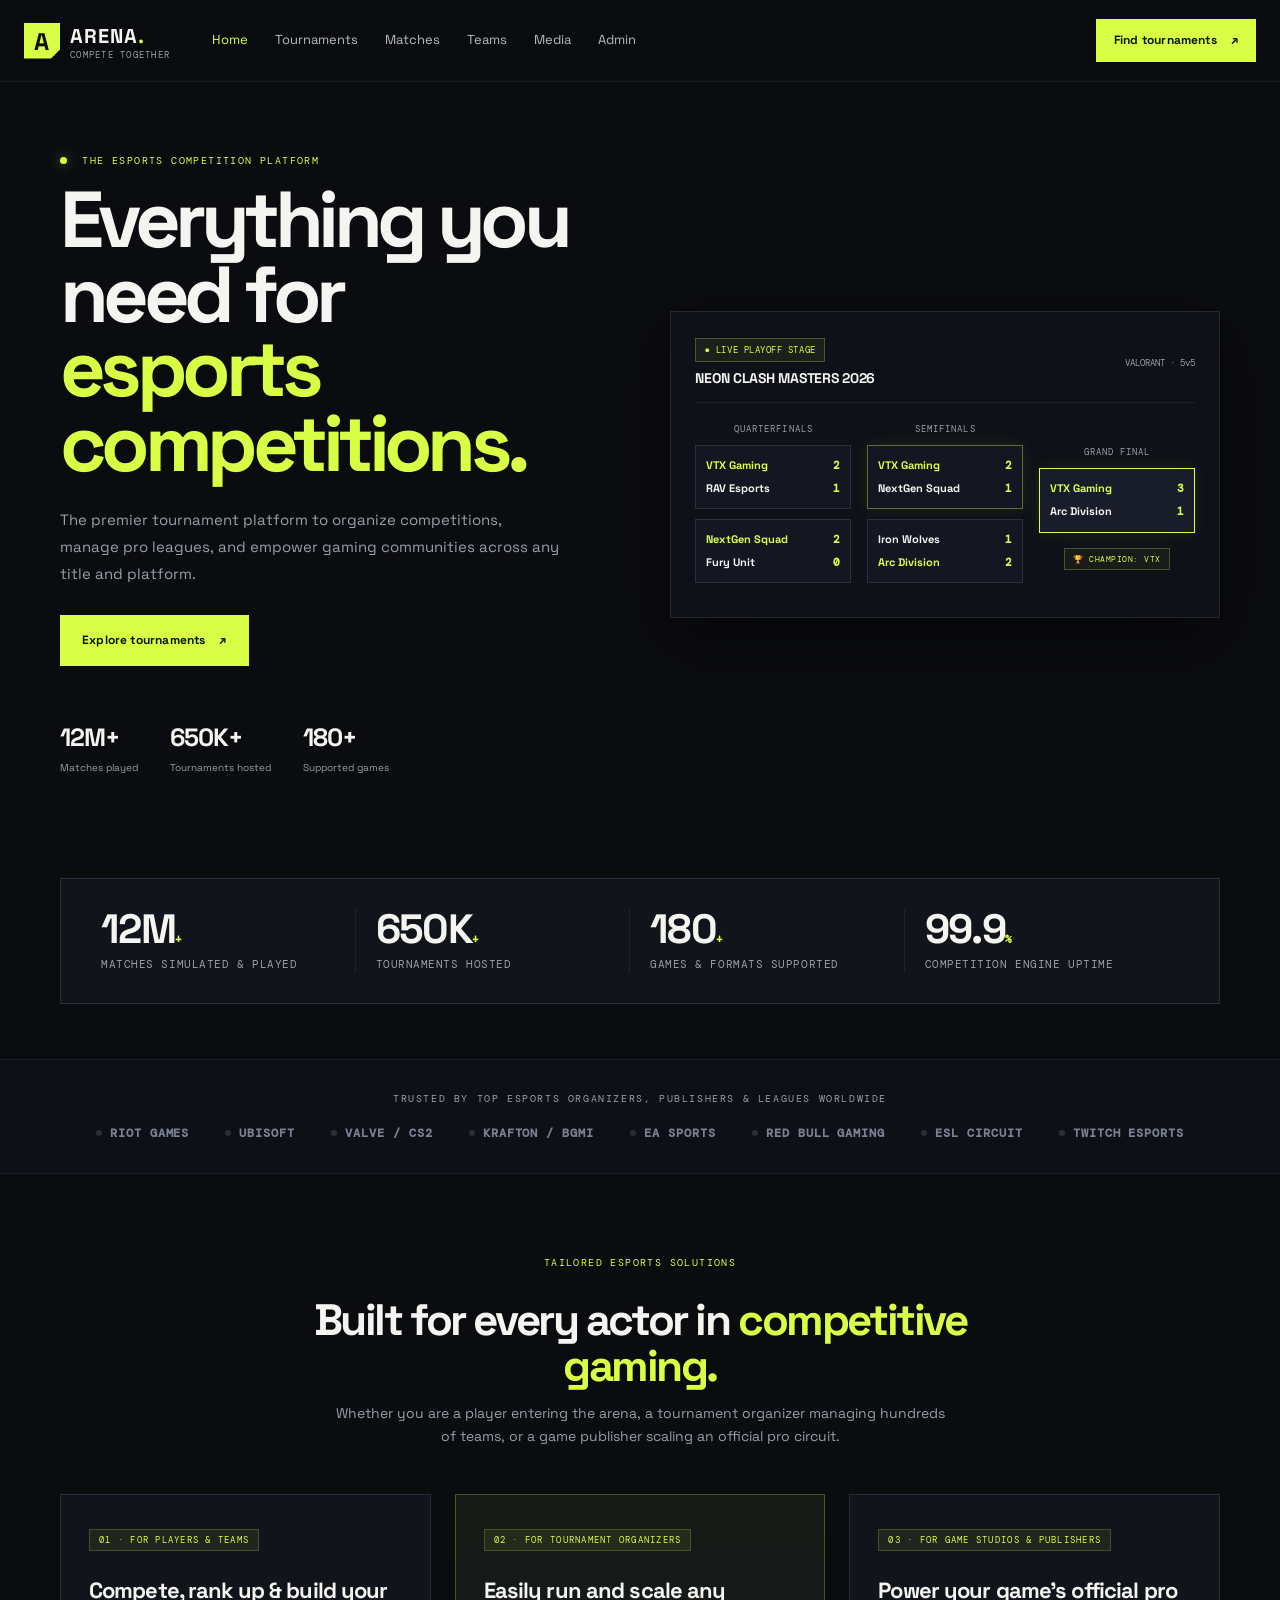
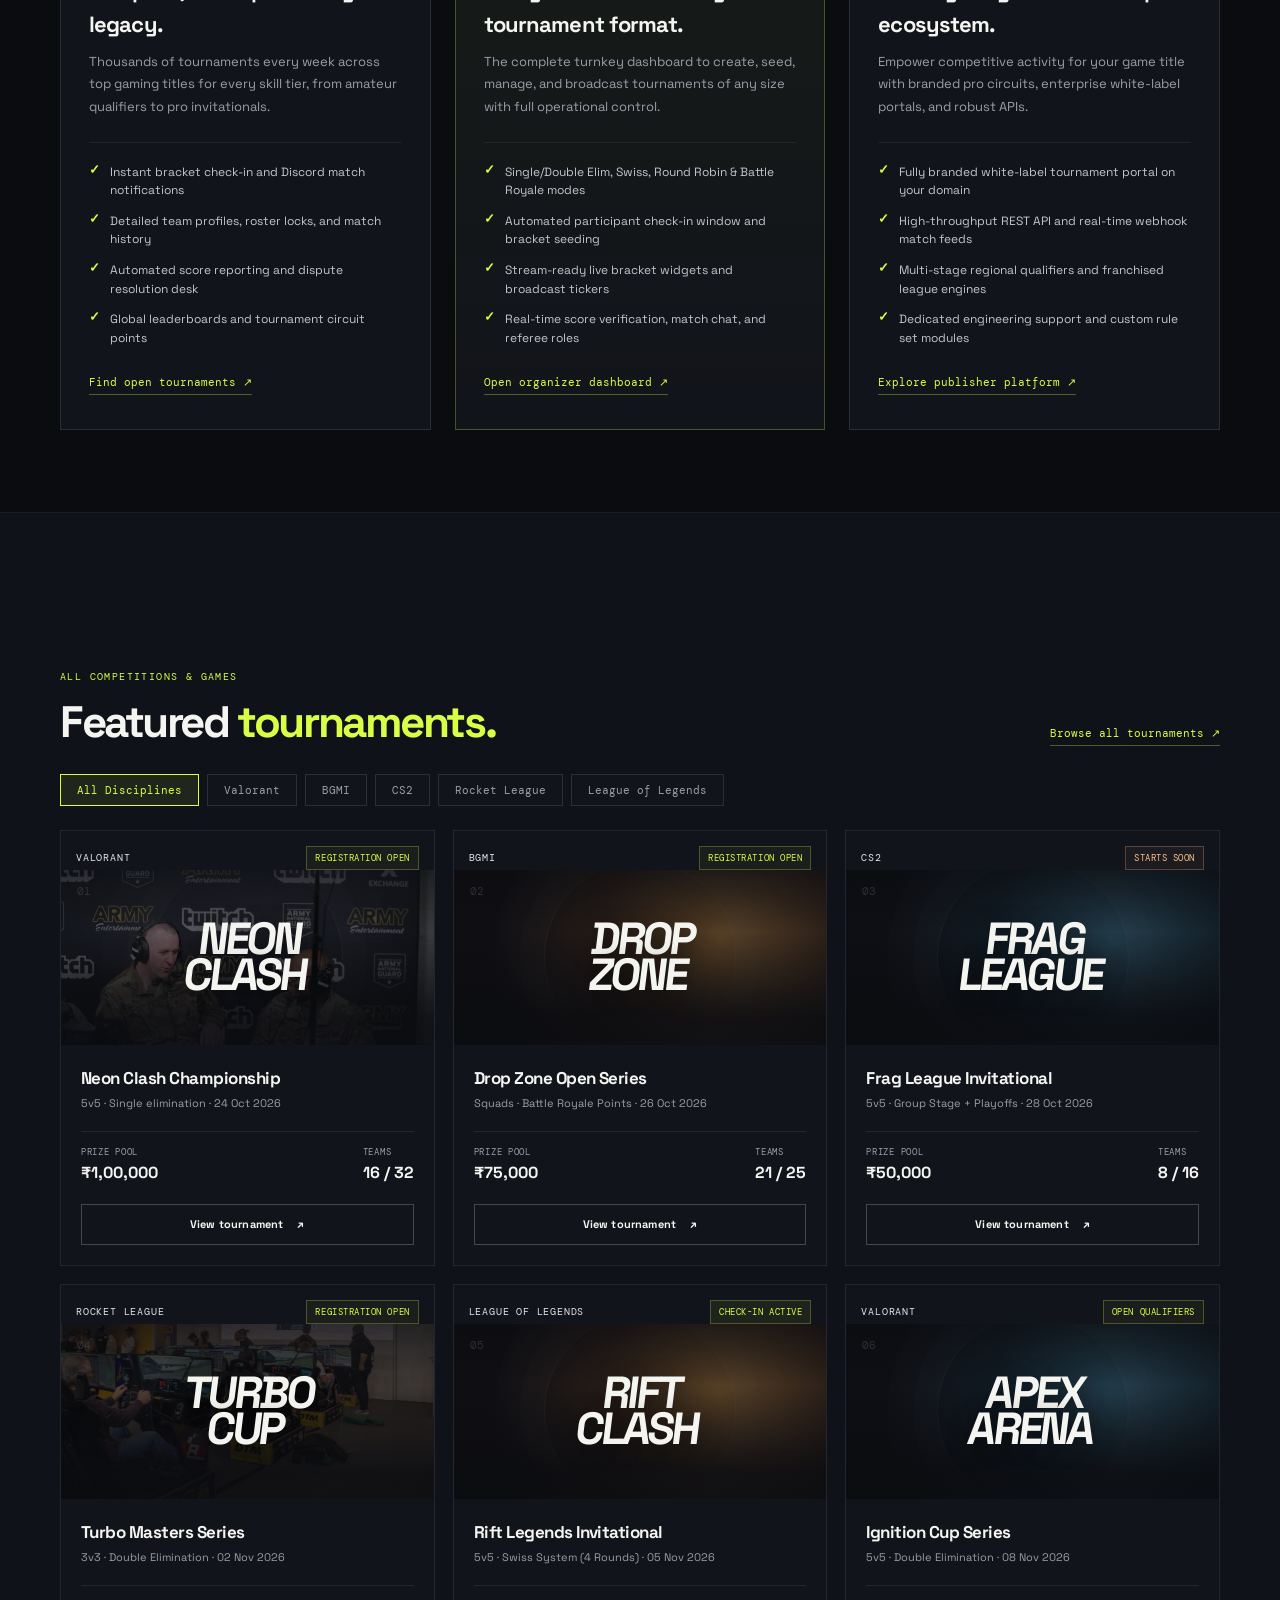
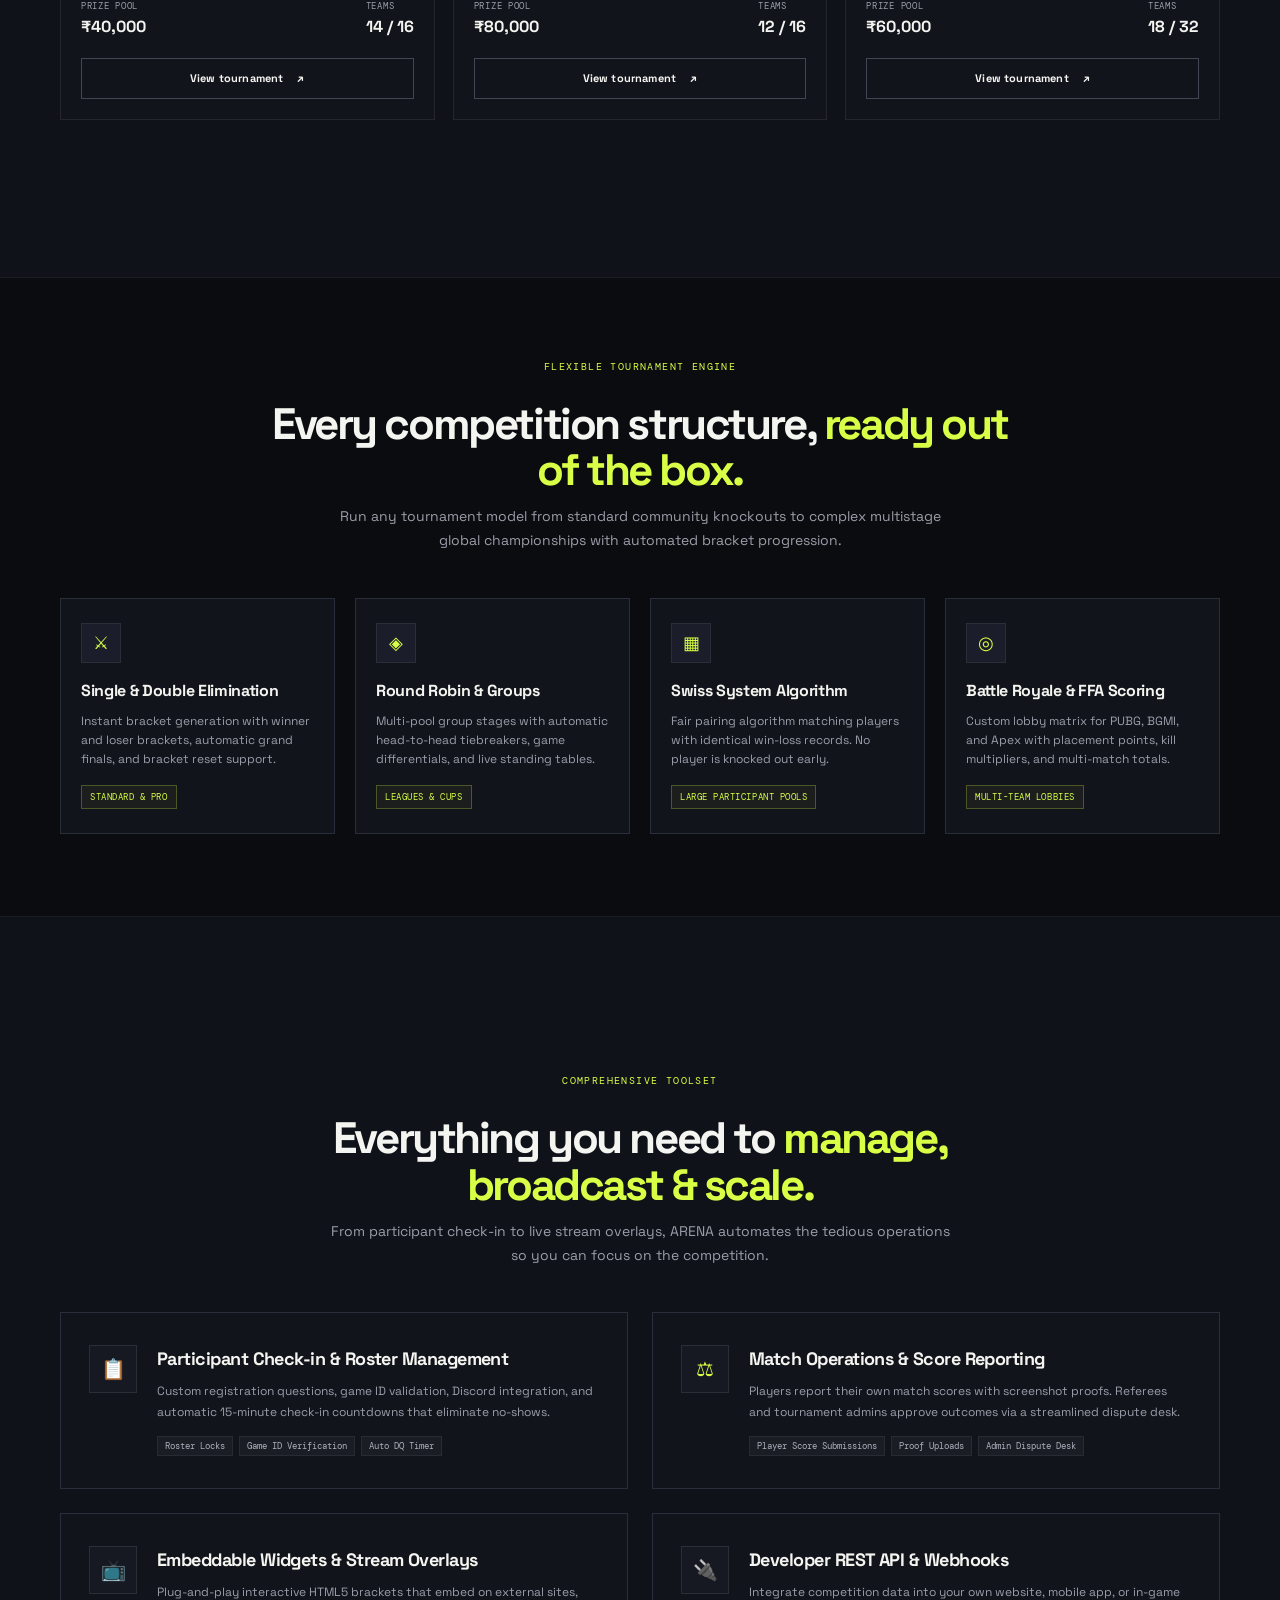
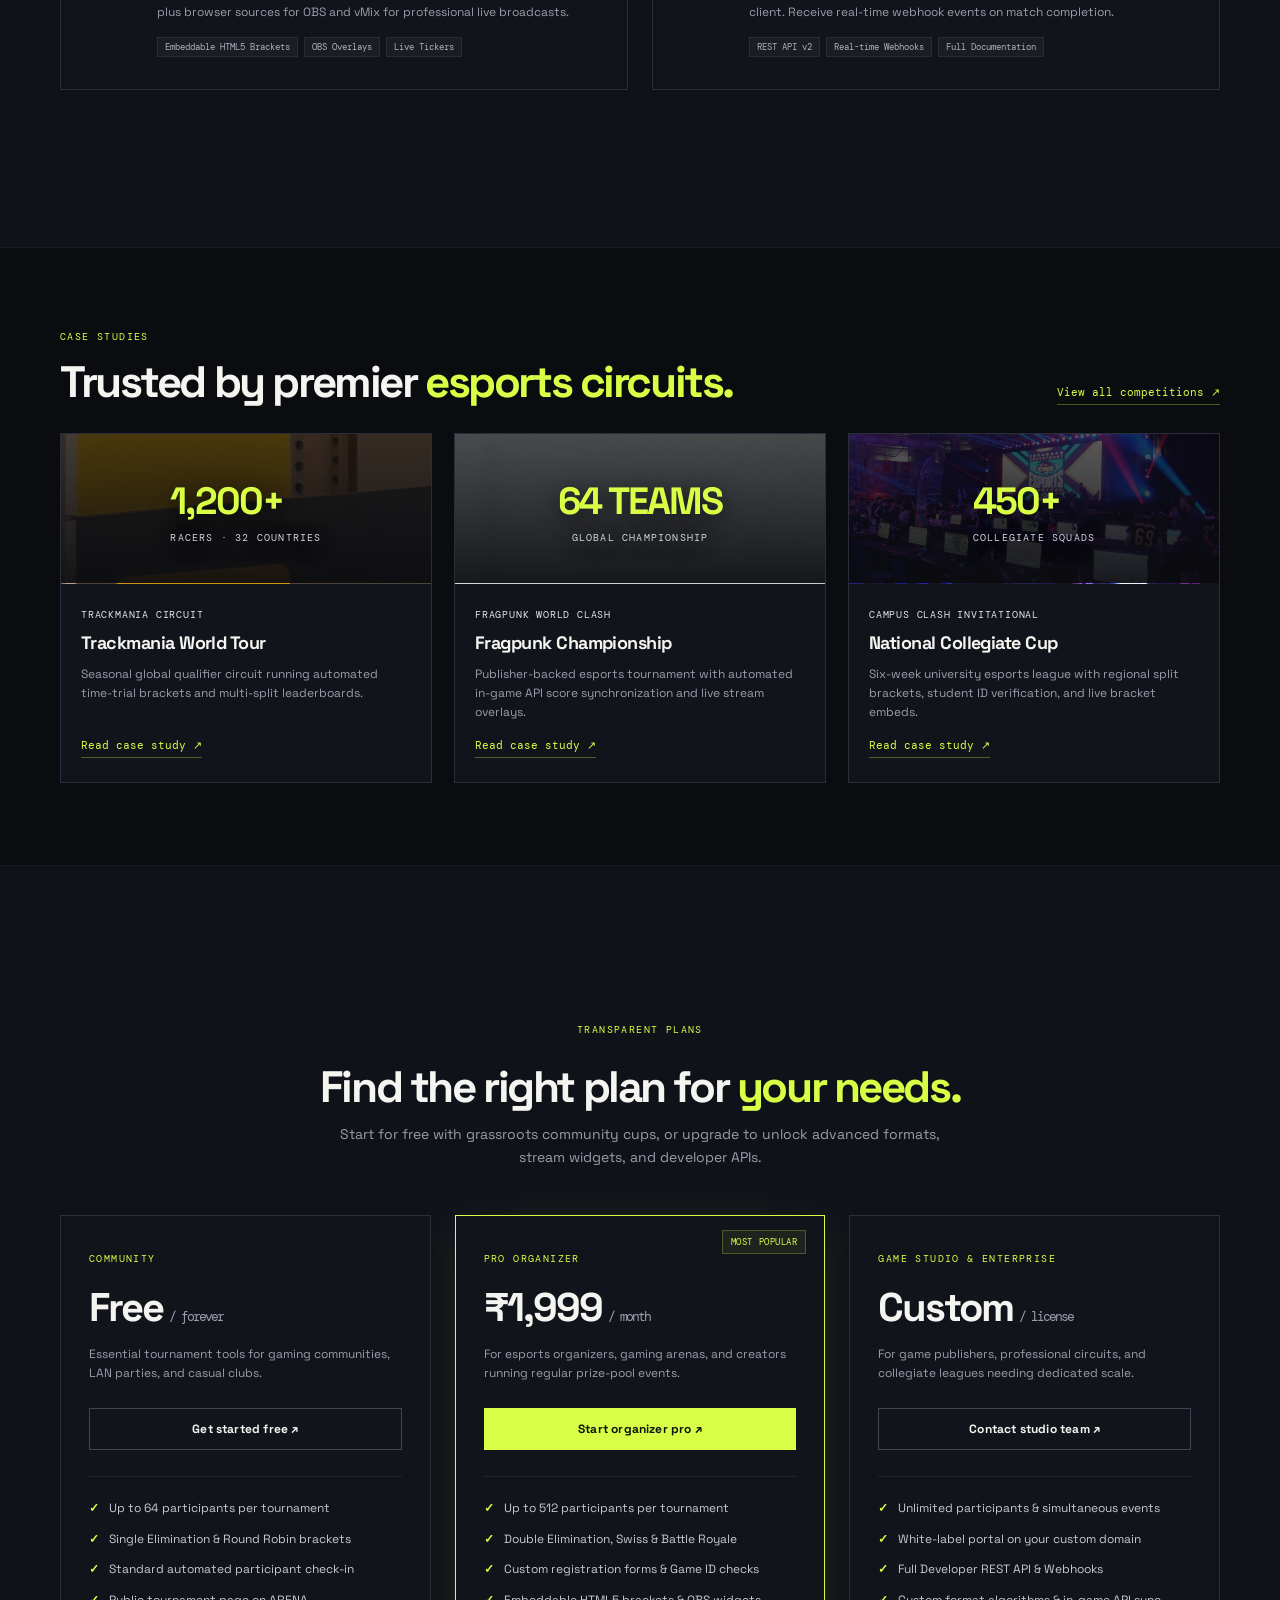
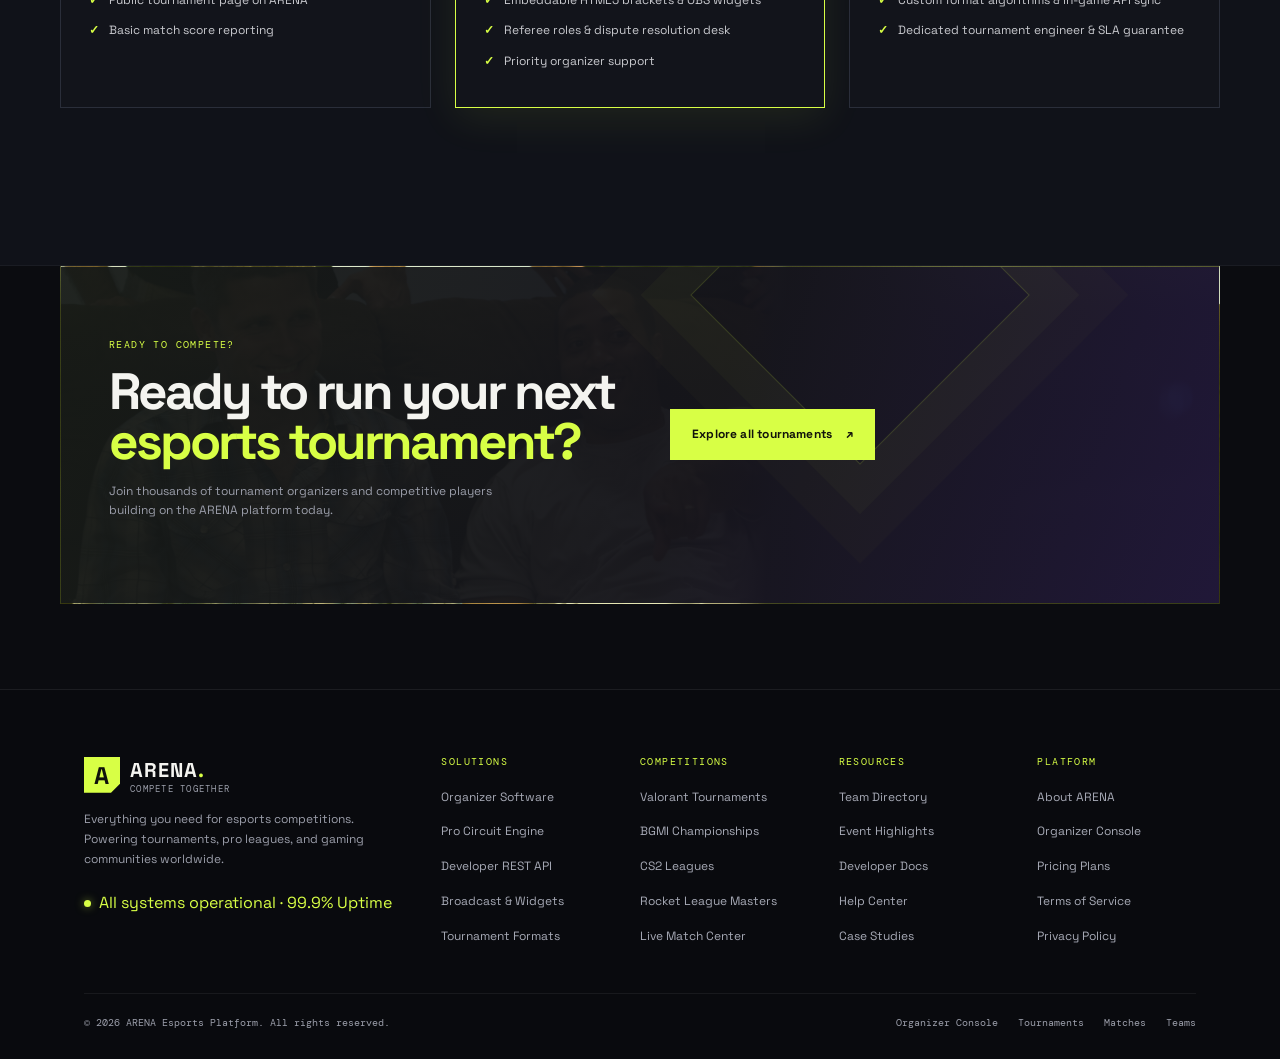
==== index.html @ 40648675 "firstcommit" ====
<!doctype html>
<html lang="en">

<head>
  <meta charset="utf-8">
  <meta name="viewport" content="width=device-width, initial-scale=1">
  <meta name="description"
    content="The premier esports competition platform. Organize tournaments, manage leagues, run brackets, and empower gaming communities on any game and platform.">
  <title>ARENA — Everything you need for esports competitions</title>
  <link rel="stylesheet" href="assets/style.css">
</head>

<body>
  <header class="site-header">
    <a class="brand" href="index.html">
      <span class="brand-mark">A</span>
      <span>ARENA<span class="brand-dot">.</span><small>COMPETE TOGETHER</small></span>
    </a>
    <button class="menu-toggle" aria-label="Toggle navigation" data-menu-toggle>☰</button>
    <nav class="nav" data-nav>
      <a class="active" href="index.html">Home</a>
      <a href="tournaments.html">Tournaments</a>
      <a href="matches.html">Matches</a>
      <a href="teams.html">Teams</a>
      <a href="media.html">Media</a>
      <a href="admin.html">Admin</a>
    </nav>
    <div class="header-actions">
      <a class="btn btn-primary" href="tournaments.html">Find tournaments <span>↗</span></a>
    </div>
  </header>

  <main>
    <!-- HERO SECTION -->
    <section class="hero">
      <div class="hero-copy">
        <div class="eyebrow"><span class="live-dot"></span> THE ESPORTS COMPETITION PLATFORM</div>
        <h1>Everything you need for<br><span>esports competitions.</span></h1>
        <p>The premier tournament platform to organize competitions, manage pro leagues, and empower gaming communities across any title and platform.</p>
        <div class="hero-actions">
          <a class="btn btn-primary btn-large" href="tournaments.html">Explore tournaments <span>↗</span></a>
        </div>
        <div class="hero-stats">
          <div><strong>12M+</strong><span>Matches played</span></div>
          <div><strong>650K+</strong><span>Tournaments hosted</span></div>
          <div><strong>180+</strong><span>Supported games</span></div>
        </div>
      </div>

      <div class="hero-bracket-wrap">
        <div class="hero-bracket-head">
          <div>
            <span class="pill pill-live">● LIVE PLAYOFF STAGE</span>
            <h4 style="margin:6px 0 0;font-size:14px;letter-spacing:-0.02em;">NEON CLASH MASTERS 2026</h4>
          </div>
          <span style="font:9px var(--mono);color:var(--muted);">VALORANT · 5v5</span>
        </div>
        <div class="bracket-stage-tree">
          <div class="stage-col">
            <h5>Quarterfinals</h5>
            <div class="bracket-mini-match">
              <div class="bracket-team-line winner"><strong>VTX Gaming</strong><span>2</span></div>
              <div class="bracket-team-line"><strong>RAV Esports</strong><span>1</span></div>
            </div>
            <div class="bracket-mini-match">
              <div class="bracket-team-line winner"><strong>NextGen Squad</strong><span>2</span></div>
              <div class="bracket-team-line"><strong>Fury Unit</strong><span>0</span></div>
            </div>
          </div>
          <div class="stage-col">
            <h5>Semifinals</h5>
            <div class="bracket-mini-match active-match">
              <div class="bracket-team-line winner"><strong>VTX Gaming</strong><span>2</span></div>
              <div class="bracket-team-line"><strong>NextGen Squad</strong><span>1</span></div>
            </div>
            <div class="bracket-mini-match">
              <div class="bracket-team-line"><strong>Iron Wolves</strong><span>1</span></div>
              <div class="bracket-team-line winner"><strong>Arc Division</strong><span>2</span></div>
            </div>
          </div>
          <div class="stage-col">
            <h5>Grand Final</h5>
            <div class="bracket-mini-match active-match" style="border-color:var(--lime);background:#191d29;">
              <div class="bracket-team-line winner"><strong>VTX Gaming</strong><span>3</span></div>
              <div class="bracket-team-line"><strong>Arc Division</strong><span>1</span></div>
            </div>
            <div style="text-align:center;margin-top:12px;">
              <span class="pill pill-open" style="font-size:8px;">🏆 CHAMPION: VTX</span>
            </div>
          </div>
        </div>
      </div>
    </section>

    <!-- LIVE METRICS STRIP -->
    <section class="wrap">
      <div class="stats-strip">
        <div class="stats-strip-item">
          <strong>12M<span>+</span></strong>
          <span>Matches Simulated & Played</span>
        </div>
        <div class="stats-strip-item">
          <strong>650K<span>+</span></strong>
          <span>Tournaments Hosted</span>
        </div>
        <div class="stats-strip-item">
          <strong>180<span>+</span></strong>
          <span>Games & Formats Supported</span>
        </div>
        <div class="stats-strip-item">
          <strong>99.9<span>%</span></strong>
          <span>Competition Engine Uptime</span>
        </div>
      </div>
    </section>

    <!-- TRUSTED PUBLISHERS & PARTNERS -->
    <section class="partners-bar" style="margin-top:55px;">
      <div class="wrap">
        <div class="partners-label">Trusted by top esports organizers, publishers & leagues worldwide</div>
        <div class="partners-grid">
          <span class="partner-badge"><span class="dot"></span>RIOT GAMES</span>
          <span class="partner-badge"><span class="dot"></span>UBISOFT</span>
          <span class="partner-badge"><span class="dot"></span>VALVE / CS2</span>
          <span class="partner-badge"><span class="dot"></span>KRAFTON / BGMI</span>
          <span class="partner-badge"><span class="dot"></span>EA SPORTS</span>
          <span class="partner-badge"><span class="dot"></span>RED BULL GAMING</span>
          <span class="partner-badge"><span class="dot"></span>ESL CIRCUIT</span>
          <span class="partner-badge"><span class="dot"></span>TWITCH ESPORTS</span>
        </div>
      </div>
    </section>

    <!-- 3 CORE AUDIENCE PILLARS (WHO IT'S FOR) -->
    <section class="section wrap">
      <div class="section-heading centered">
        <div class="eyebrow">TAILORED ESPORTS SOLUTIONS</div>
        <h2>Built for every actor in <span>competitive gaming.</span></h2>
        <p>Whether you are a player entering the arena, a tournament organizer managing hundreds of teams, or a game publisher scaling an official pro circuit.</p>
      </div>

      <div class="pillars-grid">
        <!-- PILLAR 1: PLAYERS & TEAMS -->
        <article class="pillar-card">
          <span class="pillar-badge-top">01 · FOR PLAYERS & TEAMS</span>
          <h3>Compete, rank up & build your legacy.</h3>
          <p>Thousands of tournaments every week across top gaming titles for every skill tier, from amateur qualifiers to pro invitationals.</p>
          <ul class="pillar-features">
            <li><span class="check">✓</span> Instant bracket check-in and Discord match notifications</li>
            <li><span class="check">✓</span> Detailed team profiles, roster locks, and match history</li>
            <li><span class="check">✓</span> Automated score reporting and dispute resolution desk</li>
            <li><span class="check">✓</span> Global leaderboards and tournament circuit points</li>
          </ul>
          <a class="text-link" href="tournaments.html">Find open tournaments ↗</a>
        </article>

        <!-- PILLAR 2: ORGANIZERS -->
        <article class="pillar-card featured">
          <span class="pillar-badge-top">02 · FOR TOURNAMENT ORGANIZERS</span>
          <h3>Easily run and scale any tournament format.</h3>
          <p>The complete turnkey dashboard to create, seed, manage, and broadcast tournaments of any size with full operational control.</p>
          <ul class="pillar-features">
            <li><span class="check">✓</span> Single/Double Elim, Swiss, Round Robin & Battle Royale modes</li>
            <li><span class="check">✓</span> Automated participant check-in window and bracket seeding</li>
            <li><span class="check">✓</span> Stream-ready live bracket widgets and broadcast tickers</li>
            <li><span class="check">✓</span> Real-time score verification, match chat, and referee roles</li>
          </ul>
          <a class="text-link" href="admin.html">Open organizer dashboard ↗</a>
        </article>

        <!-- PILLAR 3: GAME STUDIOS -->
        <article class="pillar-card">
          <span class="pillar-badge-top">03 · FOR GAME STUDIOS & PUBLISHERS</span>
          <h3>Power your game's official pro ecosystem.</h3>
          <p>Empower competitive activity for your game title with branded pro circuits, enterprise white-label portals, and robust APIs.</p>
          <ul class="pillar-features">
            <li><span class="check">✓</span> Fully branded white-label tournament portal on your domain</li>
            <li><span class="check">✓</span> High-throughput REST API and real-time webhook match feeds</li>
            <li><span class="check">✓</span> Multi-stage regional qualifiers and franchised league engines</li>
            <li><span class="check">✓</span> Dedicated engineering support and custom rule set modules</li>
          </ul>
          <a class="text-link" href="admin.html">Explore publisher platform ↗</a>
        </article>
      </div>
    </section>

    <!-- ALL COMPETITIONS & POPULAR GAMES (INTERACTIVE CATEGORIES) -->
    <section class="section section-alt">
      <div class="wrap">
        <div class="section-heading">
          <div>
            <div class="eyebrow">ALL COMPETITIONS & GAMES</div>
            <h2>Featured <span>tournaments.</span></h2>
          </div>
          <a class="text-link" href="tournaments.html">Browse all tournaments ↗</a>
        </div>

        <!-- Discipline Filter Tabs -->
        <div class="filter-tabs">
          <button class="filter-pill active" data-home-game-filter="all">All Disciplines</button>
          <button class="filter-pill" data-home-game-filter="valorant">Valorant</button>
          <button class="filter-pill" data-home-game-filter="bgmi">BGMI</button>
          <button class="filter-pill" data-home-game-filter="cs">CS2</button>
          <button class="filter-pill" data-home-game-filter="rocket">Rocket League</button>
          <button class="filter-pill" data-home-game-filter="lol">League of Legends</button>
        </div>

        <div class="card-grid" id="home-tournament-grid">
          <!-- Card 1 -->
          <article class="event-card event-valorant" data-game="valorant">
            <div class="event-top">
              <span class="game-tag">VALORANT</span>
              <span class="pill pill-open">REGISTRATION OPEN</span>
            </div>
            <div class="event-art event-art-neon">
              <span class="event-number">01</span>
              <span class="event-word">NEON<br>CLASH</span>
            </div>
            <div class="event-info">
              <h3>Neon Clash Championship</h3>
              <p>5v5 · Single elimination · 24 Oct 2026</p>
              <div class="event-meta">
                <div><small>PRIZE POOL</small><strong>₹1,00,000</strong></div>
                <div><small>TEAMS</small><strong>16 / 32</strong></div>
              </div>
              <a class="btn btn-outline full" href="tournament-detail.html">View tournament <span>↗</span></a>
            </div>
          </article>

          <!-- Card 2 -->
          <article class="event-card event-bgmi" data-game="bgmi">
            <div class="event-top">
              <span class="game-tag">BGMI</span>
              <span class="pill pill-open">REGISTRATION OPEN</span>
            </div>
            <div class="event-art event-art-drop">
              <span class="event-number">02</span>
              <span class="event-word">DROP<br>ZONE</span>
            </div>
            <div class="event-info">
              <h3>Drop Zone Open Series</h3>
              <p>Squads · Battle Royale Points · 26 Oct 2026</p>
              <div class="event-meta">
                <div><small>PRIZE POOL</small><strong>₹75,000</strong></div>
                <div><small>TEAMS</small><strong>21 / 25</strong></div>
              </div>
              <a class="btn btn-outline full" href="tournament-detail.html">View tournament <span>↗</span></a>
            </div>
          </article>

          <!-- Card 3 -->
          <article class="event-card event-cs" data-game="cs">
            <div class="event-top">
              <span class="game-tag">CS2</span>
              <span class="pill pill-soon">STARTS SOON</span>
            </div>
            <div class="event-art event-art-frag">
              <span class="event-number">03</span>
              <span class="event-word">FRAG<br>LEAGUE</span>
            </div>
            <div class="event-info">
              <h3>Frag League Invitational</h3>
              <p>5v5 · Group Stage + Playoffs · 28 Oct 2026</p>
              <div class="event-meta">
                <div><small>PRIZE POOL</small><strong>₹50,000</strong></div>
                <div><small>TEAMS</small><strong>8 / 16</strong></div>
              </div>
              <a class="btn btn-outline full" href="tournament-detail.html">View tournament <span>↗</span></a>
            </div>
          </article>

          <!-- Card 4 -->
          <article class="event-card event-valorant" data-game="rocket">
            <div class="event-top">
              <span class="game-tag">ROCKET LEAGUE</span>
              <span class="pill pill-open">REGISTRATION OPEN</span>
            </div>
            <div class="event-art event-art-turbo">
              <span class="event-number">04</span>
              <span class="event-word">TURBO<br>CUP</span>
            </div>
            <div class="event-info">
              <h3>Turbo Masters Series</h3>
              <p>3v3 · Double Elimination · 02 Nov 2026</p>
              <div class="event-meta">
                <div><small>PRIZE POOL</small><strong>₹40,000</strong></div>
                <div><small>TEAMS</small><strong>14 / 16</strong></div>
              </div>
              <a class="btn btn-outline full" href="tournament-detail.html">View tournament <span>↗</span></a>
            </div>
          </article>

          <!-- Card 5 -->
          <article class="event-card event-bgmi" data-game="lol">
            <div class="event-top">
              <span class="game-tag">LEAGUE OF LEGENDS</span>
              <span class="pill pill-live">CHECK-IN ACTIVE</span>
            </div>
            <div class="event-art event-art-rift">
              <span class="event-number">05</span>
              <span class="event-word">RIFT<br>CLASH</span>
            </div>
            <div class="event-info">
              <h3>Rift Legends Invitational</h3>
              <p>5v5 · Swiss System (4 Rounds) · 05 Nov 2026</p>
              <div class="event-meta">
                <div><small>PRIZE POOL</small><strong>₹80,000</strong></div>
                <div><small>TEAMS</small><strong>12 / 16</strong></div>
              </div>
              <a class="btn btn-outline full" href="tournament-detail.html">View tournament <span>↗</span></a>
            </div>
          </article>

          <!-- Card 6 -->
          <article class="event-card event-cs" data-game="valorant">
            <div class="event-top">
              <span class="game-tag">VALORANT</span>
              <span class="pill pill-open">OPEN QUALIFIERS</span>
            </div>
            <div class="event-art event-art-ignition">
              <span class="event-number">06</span>
              <span class="event-word">APEX<br>ARENA</span>
            </div>
            <div class="event-info">
              <h3>Ignition Cup Series</h3>
              <p>5v5 · Double Elimination · 08 Nov 2026</p>
              <div class="event-meta">
                <div><small>PRIZE POOL</small><strong>₹60,000</strong></div>
                <div><small>TEAMS</small><strong>18 / 32</strong></div>
              </div>
              <a class="btn btn-outline full" href="tournament-detail.html">View tournament <span>↗</span></a>
            </div>
          </article>
        </div>
      </div>
    </section>

    <!-- TOURNAMENT ENGINE: SUPPORTED FORMATS -->
    <section class="section wrap">
      <div class="section-heading centered">
        <div class="eyebrow">FLEXIBLE TOURNAMENT ENGINE</div>
        <h2>Every competition structure, <span>ready out of the box.</span></h2>
        <p>Run any tournament model from standard community knockouts to complex multistage global championships with automated bracket progression.</p>
      </div>

      <div class="formats-grid">
        <div class="format-card">
          <div class="format-icon">⚔</div>
          <h4>Single & Double Elimination</h4>
          <p>Instant bracket generation with winner and loser brackets, automatic grand finals, and bracket reset support.</p>
          <span class="pill pill-open">STANDARD & PRO</span>
        </div>

        <div class="format-card">
          <div class="format-icon">◈</div>
          <h4>Round Robin & Groups</h4>
          <p>Multi-pool group stages with automatic head-to-head tiebreakers, game differentials, and live standing tables.</p>
          <span class="pill pill-open">LEAGUES & CUPS</span>
        </div>

        <div class="format-card">
          <div class="format-icon">▦</div>
          <h4>Swiss System Algorithm</h4>
          <p>Fair pairing algorithm matching players with identical win-loss records. No player is knocked out early.</p>
          <span class="pill pill-open">LARGE PARTICIPANT POOLS</span>
        </div>

        <div class="format-card">
          <div class="format-icon">◎</div>
          <h4>Battle Royale & FFA Scoring</h4>
          <p>Custom lobby matrix for PUBG, BGMI, and Apex with placement points, kill multipliers, and multi-match totals.</p>
          <span class="pill pill-open">MULTI-TEAM LOBBIES</span>
        </div>
      </div>
    </section>

    <!-- PLATFORM TOOLSET / SOLUTIONS (2x2 GRID) -->
    <section class="section section-alt">
      <div class="wrap">
        <div class="section-heading centered">
          <div class="eyebrow">COMPREHENSIVE TOOLSET</div>
          <h2>Everything you need to <span>manage, broadcast & scale.</span></h2>
          <p>From participant check-in to live stream overlays, ARENA automates the tedious operations so you can focus on the competition.</p>
        </div>

        <div class="solutions-grid">
          <div class="solution-card">
            <div class="solution-icon-wrap">📋</div>
            <div class="solution-content">
              <h3>Participant Check-in & Roster Management</h3>
              <p>Custom registration questions, game ID validation, Discord integration, and automatic 15-minute check-in countdowns that eliminate no-shows.</p>
              <div class="feature-tags">
                <span class="tag">Roster Locks</span>
                <span class="tag">Game ID Verification</span>
                <span class="tag">Auto DQ Timer</span>
              </div>
            </div>
          </div>

          <div class="solution-card">
            <div class="solution-icon-wrap">⚖</div>
            <div class="solution-content">
              <h3>Match Operations & Score Reporting</h3>
              <p>Players report their own match scores with screenshot proofs. Referees and tournament admins approve outcomes via a streamlined dispute desk.</p>
              <div class="feature-tags">
                <span class="tag">Player Score Submissions</span>
                <span class="tag">Proof Uploads</span>
                <span class="tag">Admin Dispute Desk</span>
              </div>
            </div>
          </div>

          <div class="solution-card">
            <div class="solution-icon-wrap">📺</div>
            <div class="solution-content">
              <h3>Embeddable Widgets & Stream Overlays</h3>
              <p>Plug-and-play interactive HTML5 brackets that embed on external sites, plus browser sources for OBS and vMix for professional live broadcasts.</p>
              <div class="feature-tags">
                <span class="tag">Embeddable HTML5 Brackets</span>
                <span class="tag">OBS Overlays</span>
                <span class="tag">Live Tickers</span>
              </div>
            </div>
          </div>

          <div class="solution-card">
            <div class="solution-icon-wrap">🔌</div>
            <div class="solution-content">
              <h3>Developer REST API & Webhooks</h3>
              <p>Integrate competition data into your own website, mobile app, or in-game client. Receive real-time webhook events on match completion.</p>
              <div class="feature-tags">
                <span class="tag">REST API v2</span>
                <span class="tag">Real-time Webhooks</span>
                <span class="tag">Full Documentation</span>
              </div>
            </div>
          </div>
        </div>
      </div>
    </section>

    <!-- CASE STUDIES & PROVEN IMPACT -->
    <section class="section wrap">
      <div class="section-heading">
        <div>
          <div class="eyebrow">CASE STUDIES</div>
          <h2>Trusted by premier <span>esports circuits.</span></h2>
        </div>
        <a class="text-link" href="tournaments.html">View all competitions ↗</a>
      </div>

      <div class="cases-grid">
        <article class="case-card">
          <div class="case-visual case-track">
            <div class="case-stat-highlight">1,200+<small>RACERS · 32 COUNTRIES</small></div>
          </div>
          <div class="case-body">
            <span class="game-tag">TRACKMANIA CIRCUIT</span>
            <h3>Trackmania World Tour</h3>
            <p>Seasonal global qualifier circuit running automated time-trial brackets and multi-split leaderboards.</p>
            <a class="text-link" href="tournament-detail.html">Read case study ↗</a>
          </div>
        </article>

        <article class="case-card">
          <div class="case-visual case-frag">
            <div class="case-stat-highlight">64 TEAMS<small>GLOBAL CHAMPIONSHIP</small></div>
          </div>
          <div class="case-body">
            <span class="game-tag">FRAGPUNK WORLD CLASH</span>
            <h3>Fragpunk Championship</h3>
            <p>Publisher-backed esports tournament with automated in-game API score synchronization and live stream overlays.</p>
            <a class="text-link" href="tournament-detail.html">Read case study ↗</a>
          </div>
        </article>

        <article class="case-card">
          <div class="case-visual case-campus">
            <div class="case-stat-highlight">450+<small>COLLEGIATE SQUADS</small></div>
          </div>
          <div class="case-body">
            <span class="game-tag">CAMPUS CLASH INVITATIONAL</span>
            <h3>National Collegiate Cup</h3>
            <p>Six-week university esports league with regional split brackets, student ID verification, and live bracket embeds.</p>
            <a class="text-link" href="tournament-detail.html">Read case study ↗</a>
          </div>
        </article>
      </div>
    </section>

    <!-- PRICING / PLANS (TRANSPARENT TIERS WITH SINGLE CTA) -->
    <section class="section section-alt">
      <div class="wrap">
        <div class="section-heading centered">
          <div class="eyebrow">TRANSPARENT PLANS</div>
          <h2>Find the right plan for <span>your needs.</span></h2>
          <p>Start for free with grassroots community cups, or upgrade to unlock advanced formats, stream widgets, and developer APIs.</p>
        </div>

        <div class="pricing-grid">
          <!-- PLAN 1 -->
          <div class="pricing-card">
            <div class="pricing-plan">COMMUNITY</div>
            <div class="pricing-price">Free<small> / forever</small></div>
            <div class="pricing-desc">Essential tournament tools for gaming communities, LAN parties, and casual clubs.</div>
            <a class="btn btn-outline full" href="tournaments.html">Get started free ↗</a>
            <ul class="pricing-features">
              <li><span class="check">✓</span> Up to 64 participants per tournament</li>
              <li><span class="check">✓</span> Single Elimination & Round Robin brackets</li>
              <li><span class="check">✓</span> Standard automated participant check-in</li>
              <li><span class="check">✓</span> Public tournament page on ARENA</li>
              <li><span class="check">✓</span> Basic match score reporting</li>
            </ul>
          </div>

          <!-- PLAN 2 (FEATURED) -->
          <div class="pricing-card featured">
            <span class="pill pill-live pricing-ribbon">MOST POPULAR</span>
            <div class="pricing-plan">PRO ORGANIZER</div>
            <div class="pricing-price">₹1,999<small> / month</small></div>
            <div class="pricing-desc">For esports organizers, gaming arenas, and creators running regular prize-pool events.</div>
            <a class="btn btn-primary full" href="admin.html">Start organizer pro ↗</a>
            <ul class="pricing-features">
              <li><span class="check">✓</span> Up to 512 participants per tournament</li>
              <li><span class="check">✓</span> Double Elimination, Swiss & Battle Royale</li>
              <li><span class="check">✓</span> Custom registration forms & Game ID checks</li>
              <li><span class="check">✓</span> Embeddable HTML5 brackets & OBS widgets</li>
              <li><span class="check">✓</span> Referee roles & dispute resolution desk</li>
              <li><span class="check">✓</span> Priority organizer support</li>
            </ul>
          </div>

          <!-- PLAN 3 -->
          <div class="pricing-card">
            <div class="pricing-plan">GAME STUDIO & ENTERPRISE</div>
            <div class="pricing-price">Custom<small> / license</small></div>
            <div class="pricing-desc">For game publishers, professional circuits, and collegiate leagues needing dedicated scale.</div>
            <a class="btn btn-outline full" href="admin.html">Contact studio team ↗</a>
            <ul class="pricing-features">
              <li><span class="check">✓</span> Unlimited participants & simultaneous events</li>
              <li><span class="check">✓</span> White-label portal on your custom domain</li>
              <li><span class="check">✓</span> Full Developer REST API & Webhooks</li>
              <li><span class="check">✓</span> Custom format algorithms & in-game API sync</li>
              <li><span class="check">✓</span> Dedicated tournament engineer & SLA guarantee</li>
            </ul>
          </div>
        </div>
      </div>
    </section>

    <!-- SINGLE-ACTION FINAL BANNER (NO DUAL CTAs) -->
    <section class="cta wrap">
      <div>
        <div class="eyebrow">READY TO COMPETE?</div>
        <h2>Ready to run your next<br><span>esports tournament?</span></h2>
        <p>Join thousands of tournament organizers and competitive players building on the ARENA platform today.</p>
      </div>
      <a class="btn btn-primary btn-large" href="tournaments.html">Explore all tournaments <span>↗</span></a>
      <div class="cta-shape"></div>
    </section>
  </main>

  <!-- COMPREHENSIVE FOOTER -->
  <footer class="footer-extended">
    <div class="wrap">
      <div class="footer-main-grid">
        <div class="footer-col-brand">
          <a class="brand" href="index.html">
            <span class="brand-mark">A</span>
            <span>ARENA<span class="brand-dot">.</span><small>COMPETE TOGETHER</small></span>
          </a>
          <p>Everything you need for esports competitions. Powering tournaments, pro leagues, and gaming communities worldwide.</p>
          <div class="status-indicator">
            <span class="status-pulse"></span>
            <span>All systems operational · 99.9% Uptime</span>
          </div>
        </div>

        <div class="footer-col">
          <h4>Solutions</h4>
          <ul>
            <li><a href="admin.html">Organizer Software</a></li>
            <li><a href="admin.html">Pro Circuit Engine</a></li>
            <li><a href="admin.html">Developer REST API</a></li>
            <li><a href="media.html">Broadcast & Widgets</a></li>
            <li><a href="tournaments.html">Tournament Formats</a></li>
          </ul>
        </div>

        <div class="footer-col">
          <h4>Competitions</h4>
          <ul>
            <li><a href="tournaments.html">Valorant Tournaments</a></li>
            <li><a href="tournaments.html">BGMI Championships</a></li>
            <li><a href="tournaments.html">CS2 Leagues</a></li>
            <li><a href="tournaments.html">Rocket League Masters</a></li>
            <li><a href="matches.html">Live Match Center</a></li>
          </ul>
        </div>

        <div class="footer-col">
          <h4>Resources</h4>
          <ul>
            <li><a href="teams.html">Team Directory</a></li>
            <li><a href="media.html">Event Highlights</a></li>
            <li><a href="admin.html">Developer Docs</a></li>
            <li><a href="admin.html">Help Center</a></li>
            <li><a href="tournaments.html">Case Studies</a></li>
          </ul>
        </div>

        <div class="footer-col">
          <h4>Platform</h4>
          <ul>
            <li><a href="index.html">About ARENA</a></li>
            <li><a href="admin.html">Organizer Console</a></li>
            <li><a href="tournaments.html">Pricing Plans</a></li>
            <li><a href="index.html">Terms of Service</a></li>
            <li><a href="index.html">Privacy Policy</a></li>
          </ul>
        </div>
      </div>

      <div class="footer-bottom-bar">
        <div>© 2026 ARENA Esports Platform. All rights reserved.</div>
        <div style="display:flex;gap:20px;">
          <a href="admin.html" style="color:var(--muted);">Organizer Console</a>
          <a href="tournaments.html" style="color:var(--muted);">Tournaments</a>
          <a href="matches.html" style="color:var(--muted);">Matches</a>
          <a href="teams.html" style="color:var(--muted);">Teams</a>
        </div>
      </div>
    </div>
  </footer>

  <script src="assets/app.js"></script>
</body>

</html>
---- assets/style.css ----
@import url('https://fonts.googleapis.com/css2?family=DM+Mono:wght@400;500&family=Space+Grotesk:wght@400;500;600;700&display=swap');
:root{--bg:#0b0c10;--panel:#12141b;--panel2:#171a23;--line:#2a2e3a;--text:#f4f4f0;--muted:#9b9eaa;--lime:#d8ff45;--violet:#9364ff;--orange:#ff7a45;--font:'Space Grotesk',Arial,sans-serif;--mono:'DM Mono',monospace}
*{box-sizing:border-box}html{scroll-behavior:smooth}body{margin:0;background:var(--bg);color:var(--text);font-family:var(--font);line-height:1.55}a{color:inherit;text-decoration:none}button,input,select{font:inherit}button{cursor:pointer}img{max-width:100%}[hidden]{display:none!important}.wrap{width:min(1160px,calc(100% - 48px));margin-inline:auto}.site-header{height:82px;padding:0 max(24px,calc((100% - 1320px)/2));display:flex;align-items:center;gap:42px;border-bottom:1px solid #ffffff12;background:#0b0c10f2;position:sticky;top:0;z-index:20;backdrop-filter:blur(16px)}.brand{display:flex;align-items:center;gap:10px;font-size:20px;font-weight:700;letter-spacing:.05em;white-space:nowrap}.brand-mark{width:36px;height:36px;display:grid;place-items:center;background:var(--lime);color:#10110b;font-size:24px;font-weight:700;clip-path:polygon(0 0,100% 0,100% 75%,75% 100%,0 100%)}.brand-dot{color:var(--lime)}.brand small{display:block;font:9px var(--mono);color:var(--muted);letter-spacing:.14em;margin-top:-3px}.nav{display:flex;gap:27px;align-items:center;margin-right:auto}.nav a{font-size:13px;color:#b9bbc4;transition:color .2s}.nav a:hover,.nav a.active{color:var(--lime)}.header-actions{display:flex;gap:10px;align-items:center}.btn{display:inline-flex;align-items:center;justify-content:center;gap:14px;padding:11px 17px;border:1px solid transparent;font-size:12px;font-weight:700;letter-spacing:.015em;transition:transform .2s,background .2s,border .2s;white-space:nowrap}.btn:hover{transform:translateY(-2px)}.btn-primary{background:var(--lime);color:#11130b}.btn-primary:hover{background:#e6ff7c}.btn-ghost{border-color:var(--line);color:var(--text);background:transparent}.btn-outline{border-color:#424654;color:var(--text);background:transparent}.btn-outline:hover,.btn-ghost:hover{border-color:var(--lime);color:var(--lime)}.btn-large{padding:15px 21px}.btn-small{padding:7px 10px;font-size:11px}.full{width:100%}.menu-toggle{display:none;background:none;border:0;color:white;font-size:24px}.hero{min-height:625px;display:grid;grid-template-columns:1fr .95fr;align-items:center;gap:32px;padding:72px max(24px,calc((100% - 1160px)/2)) 58px;overflow:hidden}.hero-copy{position:relative;z-index:2}.eyebrow{font:10px var(--mono);letter-spacing:.14em;color:var(--lime);margin-bottom:16px}.live-dot{display:inline-block;width:7px;height:7px;background:var(--lime);border-radius:50%;margin-right:8px;box-shadow:0 0 12px #d8ff4580}.hero h1,.page-hero h1,.detail-inner h1,.auth-visual h1{font-size:clamp(48px,6.2vw,86px);line-height:.94;letter-spacing:-.07em;margin:0 0 25px;font-weight:700}.hero h1 span,.page-hero h1 span,.detail-inner h1 span,.auth-visual h1 span{color:var(--lime)}.hero-copy>p,.page-hero>p{color:var(--muted);max-width:500px;font-size:15px;line-height:1.8}.hero-actions{display:flex;gap:12px;flex-wrap:wrap;margin-top:28px}.hero-stats{display:flex;gap:32px;margin-top:52px}.hero-stats div{display:flex;flex-direction:column;gap:3px}.hero-stats strong{font-size:25px;letter-spacing:-.04em}.hero-stats span{font-size:10px;color:var(--muted)}.hero-art{height:475px;position:relative;isolation:isolate;background:radial-gradient(ellipse at 58% 44%,#5a32a5 0,#23153f 28%,#13111f 52%,#0b0c10 72%);overflow:hidden;border:1px solid #ffffff12}.art-grid{position:absolute;inset:0;background-image:linear-gradient(#ffffff0b 1px,transparent 1px),linear-gradient(90deg,#ffffff0b 1px,transparent 1px);background-size:32px 32px;transform:perspective(400px) rotateX(12deg) scale(1.2);mask-image:linear-gradient(to bottom,black,transparent 92%)}.orb{position:absolute;border-radius:50%;filter:blur(1px)}.orb-one{width:270px;height:270px;background:linear-gradient(135deg,#d8ff45,#4b8b4e 48%,#8d4dff);top:75px;left:28%;opacity:.9;box-shadow:0 0 80px #7c45ff60}.orb-two{width:170px;height:170px;background:linear-gradient(135deg,#a66bff,#29205e);top:190px;left:5%;opacity:.6}.hero-game-label{position:absolute;top:22px;left:22px;display:flex;gap:10px;align-items:center;font:10px var(--mono);color:#c7c3d8}.label-line{height:1px;width:24px;background:var(--lime)}.hero-card{position:absolute;right:26px;bottom:26px;width:245px;padding:22px;background:#0c0d12e8;border:1px solid #ffffff27;box-shadow:0 20px 60px #0007;backdrop-filter:blur(15px);transform:rotate(-2deg)}.pill{display:inline-flex;align-items:center;border:1px solid var(--line);padding:5px 8px;font:9px var(--mono);letter-spacing:.06em;color:#d0d1d6;white-space:nowrap}.pill-live{border-color:#d8ff4540;color:var(--lime);background:#d8ff4510}.pill-open{color:var(--lime);border-color:#d8ff4540;background:#d8ff450b}.pill-soon{color:#ffc18b;border-color:#ffb77944;background:#ffb7790b}.hero-card h3{font-size:41px;line-height:.85;letter-spacing:-.06em;margin:18px 0 8px}.hero-card p{font:10px var(--mono);color:#b2b1c0}.hero-card-bottom{border-top:1px solid #ffffff1c;margin-top:20px;padding-top:15px;display:flex;flex-direction:column;gap:3px}.hero-card-bottom span{font:9px var(--mono);color:var(--muted)}.hero-card-bottom strong{font-size:20px}.hero-card>a{display:block;margin-top:17px;font:10px var(--mono);color:var(--lime)}.art-caption{position:absolute;left:20px;bottom:20px;font:11px var(--mono);letter-spacing:.13em;line-height:1.6;color:#e4e1f5}.ticker{overflow:hidden;border-block:1px solid #ffffff12;background:#101219;padding:15px 0;white-space:nowrap}.ticker div{font:11px var(--mono);letter-spacing:.12em;color:#b7b9c1;word-spacing:16px}.ticker b{color:var(--lime);padding:0 12px}.section{padding-top:82px;padding-bottom:82px}.section-alt{background:#101219;border-block:1px solid #ffffff0b}.section-alt>.wrap{padding-top:75px;padding-bottom:75px}.section-heading{display:flex;justify-content:space-between;align-items:end;gap:20px;margin-bottom:28px}.section-heading h2,.detail-layout h2{font-size:clamp(30px,4vw,44px);line-height:1.05;letter-spacing:-.055em;margin:0}.section-heading h2 span,.detail-layout h2 span,.side-panel h3 span,.cta h2 span,.auth-panel h2 span{color:var(--lime)}.text-link{font:11px var(--mono);color:var(--lime);border-bottom:1px solid #d8ff4550;padding-bottom:5px}.card-grid{display:grid;grid-template-columns:repeat(3,minmax(0,1fr));gap:18px}.event-card{background:var(--panel);border:1px solid #ffffff14;min-width:0;transition:transform .25s,border-color .25s}.event-card:hover{transform:translateY(-5px);border-color:#d8ff4560}.event-top{display:flex;justify-content:space-between;align-items:center;gap:6px;padding:15px 15px 0}.game-tag{font:10px var(--mono);letter-spacing:.08em;color:#e4e5ec}.event-art{height:175px;position:relative;overflow:hidden;display:flex;align-items:center;justify-content:center;background:radial-gradient(circle at 72% 40%,#9b67ff,#2d1e53 40%,#14141b 75%)}.event-bgmi .event-art{background:radial-gradient(circle at 72% 40%,#e6a04b,#593a26 42%,#17141a 78%)}.event-cs .event-art{background:radial-gradient(circle at 72% 40%,#4c96b7,#1c3849 42%,#14141b 78%)}.event-art:before{content:"";position:absolute;width:190px;height:190px;border:1px solid #ffffff25;border-radius:50%;box-shadow:0 0 0 24px #ffffff08,0 0 0 50px #ffffff05}.event-art:after{content:"";position:absolute;inset:0;background:linear-gradient(115deg,transparent 35%,#ffffff0c 35.5%,transparent 36%),linear-gradient(0deg,#090a0fc7,transparent 60%)}.event-number{position:absolute;top:14px;left:16px;font:11px var(--mono);color:#ffffffa0;z-index:1}.event-word{position:relative;z-index:2;font-size:45px;line-height:.8;font-weight:700;letter-spacing:-.07em;text-align:center;text-shadow:0 4px 22px #0007;transform:skew(-7deg)}.event-info{padding:20px}.event-info h3{font-size:17px;margin:0 0 4px;letter-spacing:-.03em}.event-info>p{font-size:11px;color:var(--muted);margin:0 0 19px}.event-meta{display:flex;justify-content:space-between;border-top:1px solid #ffffff14;padding:14px 0 18px}.event-meta div{display:flex;flex-direction:column;gap:3px}.event-meta small,.detail-stats small,.info-box small{font:9px var(--mono);color:var(--muted);letter-spacing:.08em}.event-meta strong{font-size:16px}.event-info .btn{font-size:11px}.match-list{border-top:1px solid var(--line)}.match-row{display:grid;grid-template-columns:minmax(210px,1.3fr) minmax(170px,.8fr) 120px 28px;align-items:center;gap:18px;padding:19px 15px;border-bottom:1px solid var(--line);background:transparent;transition:background .2s}.match-row:hover{background:#ffffff05}.match-game{display:flex;align-items:center;gap:12px;min-width:0}.game-icon{width:38px;height:38px;display:grid;place-items:center;font-size:17px;font-weight:700;background:#262033;color:#c6a8ff}.icon-b{background:#38281c;color:#ffc48c}.icon-c{background:#1c3440;color:#8edbfa}.match-game strong{display:block;font-size:12px}.match-game small{display:block;color:var(--muted);font:9px var(--mono);margin-top:4px}.versus{display:flex;align-items:center;justify-content:center;gap:12px;font:12px var(--mono)}.versus span{font-size:9px;color:var(--muted)}.versus em{font-style:normal;color:var(--lime);margin-left:3px}.match-status{font:9px var(--mono);letter-spacing:.06em;justify-self:start}.status-upcoming{color:#b4b7c2}.status-live{color:#ff7676}.status-done{color:var(--lime)}.arrow-link{color:var(--lime);font-size:17px}.leaderboard{border:1px solid var(--line)}.leader-head,.leader-row{display:grid;grid-template-columns:2fr .7fr .7fr .6fr;align-items:center;gap:20px;padding:16px 20px}.leader-head{background:#151720;font:9px var(--mono);letter-spacing:.09em;color:var(--muted)}.leader-row{border-top:1px solid var(--line);font-size:12px}.leader-row>strong{text-align:right}.rank-team{display:flex;align-items:center;gap:14px}.rank{font:12px var(--mono);color:var(--muted)}.rank-gold{color:var(--lime)}.team-emblem{width:34px;height:34px;display:grid;place-items:center;background:#2a2440;color:#c4a5ff;font-weight:700}.emblem-purple{background:#25213c;color:#c6b2ff}.emblem-orange{background:#39251d;color:#ffb27d}.rank-team strong{display:flex;flex-direction:column;gap:2px}.rank-team small{font:9px var(--mono);color:var(--muted)}.winrate{color:var(--lime)}.cta{position:relative;display:flex;align-items:center;justify-content:space-between;gap:30px;padding:48px;margin-bottom:85px;border:1px solid #d8ff4530;background:linear-gradient(110deg,#171b17,#15151b 60%,#21183a);overflow:hidden}.cta h2{font-size:clamp(34px,4vw,52px);line-height:.98;letter-spacing:-.06em;margin:0 0 15px}.cta p{font-size:12px;color:var(--muted);max-width:430px}.cta .btn{position:relative;z-index:2}.cta-shape{position:absolute;width:240px;height:240px;border:1px solid #d8ff452b;transform:rotate(45deg);right:18%;top:-140px;box-shadow:0 0 0 35px #d8ff4507,0 0 0 70px #d8ff4504}.footer{padding:36px max(24px,calc((100% - 1160px)/2));border-top:1px solid #ffffff14;display:grid;grid-template-columns:1fr 1.2fr 1.4fr;align-items:center;gap:20px}.footer>p{font-size:10px;color:var(--muted)}.footer-links{display:flex;gap:18px;justify-content:flex-end;flex-wrap:wrap}.footer-links a,.footer>small{font:10px var(--mono);color:var(--muted)}.footer>small{grid-column:1/-1;border-top:1px solid #ffffff10;padding-top:17px}.page-hero{padding-top:86px;padding-bottom:30px}.page-hero h1{font-size:clamp(45px,6vw,72px);margin-bottom:15px}.page-hero>p{margin-top:0}.filter-bar{display:flex;gap:12px;margin-bottom:28px}.search-box{display:flex;align-items:center;gap:10px;flex:1;max-width:560px;border:1px solid var(--line);padding:0 14px;color:var(--muted);background:var(--panel)}.search-box input{width:100%;min-width:0;border:0;outline:0;background:transparent;color:var(--text);padding:13px 0;font-size:12px}.filter-bar select{border:1px solid var(--line);background:var(--panel);color:var(--text);padding:0 30px 0 12px;font-size:12px;min-width:145px}.empty-state{padding:45px;text-align:center;color:var(--muted);border:1px dashed var(--line)}.modal-backdrop{position:fixed;inset:0;background:#000b;z-index:50;display:grid;place-items:center;padding:20px}.modal{width:min(440px,100%);background:var(--panel);border:1px solid #ffffff25;padding:30px;position:relative;box-shadow:0 20px 80px #0009}.modal h2{font-size:35px;line-height:1.05;margin:0 0 8px;letter-spacing:-.05em}.modal h2 span{color:var(--lime)}.modal>p{font-size:12px;color:var(--muted)}.modal-close{position:absolute;right:15px;top:12px;border:0;background:transparent;color:var(--muted);font-size:27px}.modal form,.auth-panel form{display:grid;gap:16px;margin-top:22px}.modal label,.auth-panel label,.admin-form label{display:grid;gap:7px;font-size:11px;color:#c9cad2}.modal input,.auth-panel input,.admin-form input,.admin-form select{width:100%;padding:12px;background:#0c0d12;border:1px solid var(--line);color:var(--text);outline:none}.modal input:focus,.auth-panel input:focus,.admin-form input:focus{border-color:var(--lime)}.form-note{font-size:10px;color:var(--muted);display:block;margin-top:12px}.success-message{color:var(--lime);font-size:13px;padding:15px;background:#d8ff4510;border:1px solid #d8ff4530}.modal-open{overflow:hidden}.tab-bar{display:flex;gap:5px;border-bottom:1px solid var(--line);margin-bottom:25px}.tab{padding:13px 18px;border:0;border-bottom:2px solid transparent;background:transparent;color:var(--muted);font-size:12px}.tab.active{border-bottom-color:var(--lime);color:var(--lime)}.match-list-large .match-row{padding:24px 20px}.team-grid{display:grid;grid-template-columns:repeat(3,minmax(0,1fr));gap:18px}.team-card{position:relative;border:1px solid var(--line);background:var(--panel);padding:0 22px 22px;overflow:hidden}.team-card-banner{height:95px;margin:0 -22px 0;background:linear-gradient(130deg,#6d43bd,#21172f)}.banner-lime{background:linear-gradient(130deg,#91a930,#27301a)}.banner-orange{background:linear-gradient(130deg,#bd6338,#30201a)}.banner-blue{background:linear-gradient(130deg,#3c7ea6,#192433)}.banner-gray{background:linear-gradient(130deg,#73758b,#252632)}.banner-pink{background:linear-gradient(130deg,#b94e87,#352036)}.team-logo{width:58px;height:58px;display:grid;place-items:center;font-size:31px;font-weight:700;background:#2a2440;color:#d2bfff;border:4px solid var(--panel);margin-top:-31px;position:relative}.logo-lime{background:#303d1c;color:var(--lime)}.logo-orange{background:#452a1d;color:#ffb27d}.logo-blue{background:#1d3547;color:#92d9ff}.logo-gray{background:#2d2f3a;color:#d3d5e2}.logo-pink{background:#43243a;color:#ff9acb}.team-card>.pill{position:absolute;right:18px;top:110px}.team-card h3{margin:15px 0 2px;font-size:19px}.team-card>p{margin:0;font:10px var(--mono);color:var(--muted)}.team-stats{display:grid;grid-template-columns:repeat(3,1fr);gap:8px;margin:23px 0;border-block:1px solid var(--line);padding:15px 0}.team-stats div{display:flex;flex-direction:column;gap:3px}.team-stats strong{font-size:17px}.team-stats small{font:8px var(--mono);color:var(--muted)}.media-grid{display:grid;grid-template-columns:repeat(3,minmax(0,1fr));gap:16px}.media-card{height:300px;position:relative;overflow:hidden;background-size:cover;background-position:center;border:1px solid #ffffff15;isolation:isolate}.media-card:before{content:"";position:absolute;inset:0;background:linear-gradient(0deg,#08090ef2,transparent 75%);z-index:-0;transition:background .2s}.media-card:hover{outline:1px solid var(--lime)}.media-one{background-image:url('https://images.unsplash.com/photo-1542751371-adc38448a05e?auto=format&fit=crop&w=900&q=80')}.media-two{background-image:url('https://images.unsplash.com/photo-1560253023-3ec5d502959f?auto=format&fit=crop&w=900&q=80')}.media-three{background-image:url('https://images.unsplash.com/photo-1521737711867-e3b97375f902?auto=format&fit=crop&w=900&q=80')}.media-four{background-image:url('https://images.unsplash.com/photo-1511512578047-dfb367046420?auto=format&fit=crop&w=900&q=80')}.media-five{background-image:url('https://images.unsplash.com/photo-1519389950473-47ba0277781c?auto=format&fit=crop&w=900&q=80')}.media-six{background-image:url('https://images.unsplash.com/photo-1493711662062-fa541adb3fc8?auto=format&fit=crop&w=900&q=80')}.media-overlay{position:absolute;bottom:0;left:0;right:0;padding:22px;z-index:1}.media-type{font:9px var(--mono);letter-spacing:.1em;color:var(--lime)}.media-overlay h3{font-size:25px;line-height:1.05;letter-spacing:-.04em;margin:10px 0}.media-overlay small{font:9px var(--mono);color:#c0c2cb}.play-icon{position:absolute;top:18px;right:18px;z-index:2;border:1px solid #ffffff90;width:43px;height:43px;display:grid;place-items:center;border-radius:50%;padding-left:3px;background:#0005}.detail-hero{padding:70px 0 65px;position:relative;overflow:hidden;background:radial-gradient(ellipse at 75% 20%,#513282 0,#1a1427 34%,#0b0c10 72%)}.detail-inner{position:relative;z-index:1}.detail-inner h1{font-size:clamp(58px,9vw,110px);margin:17px 0}.detail-inner>p{color:#bcb9c8;font-size:13px}.detail-stats{display:flex;gap:45px;flex-wrap:wrap;margin:35px 0}.detail-stats div{display:flex;flex-direction:column;gap:5px}.detail-stats strong{font-size:19px}.detail-layout{display:grid;grid-template-columns:minmax(0,1.6fr) minmax(250px,.8fr);gap:45px}.body-copy{font-size:13px;color:var(--muted);line-height:1.9;max-width:680px}.subheading{font-size:16px;margin:32px 0 15px}.info-grid{display:grid;grid-template-columns:1fr 1fr;gap:10px}.info-box{padding:16px;background:var(--panel);border:1px solid var(--line);display:flex;flex-direction:column;gap:5px}.info-box strong{font-size:12px}.schedule-list{border-top:1px solid var(--line)}.schedule-list>div{display:grid;grid-template-columns:75px 1fr auto;align-items:center;gap:12px;padding:14px 0;border-bottom:1px solid var(--line)}.schedule-list span{font:10px var(--mono);color:var(--lime)}.schedule-list strong{font-size:12px}.schedule-list small{font:10px var(--mono);color:var(--muted)}.side-panel{align-self:start;padding:25px;background:var(--panel);border:1px solid var(--line)}.side-panel h3{font-size:23px;line-height:1.1;margin:0 0 24px}.prize-row{display:flex;justify-content:space-between;gap:12px;padding:12px 0;border-bottom:1px solid var(--line);font-size:12px}.prize-row strong{color:var(--lime)}.side-panel hr{border:0;border-top:1px solid var(--line);margin:25px 0}.top-gap{margin-top:70px}.bracket-scroll{overflow-x:auto;padding:15px 0}.bracket{display:flex;gap:50px;min-width:760px}.bracket-round{flex:1}.bracket-round h4{font:10px var(--mono);letter-spacing:.1em;color:var(--muted);margin-bottom:18px}.bracket-match{border:1px solid var(--line);margin-bottom:25px;background:var(--panel);position:relative}.bracket-match:after{content:"";position:absolute;right:-26px;top:50%;width:25px;border-top:1px solid #555968}.bracket-match div{display:flex;justify-content:space-between;padding:10px 12px;font-size:11px}.bracket-match div+div{border-top:1px solid var(--line)}.bracket-match b{font-family:var(--mono);color:var(--lime)}.final-match{margin-top:45px}.auth-body{min-height:100vh}.auth-body .site-header{justify-content:space-between}.auth-wrap{min-height:calc(100vh - 150px);width:min(1050px,calc(100% - 48px));margin:35px auto;display:grid;grid-template-columns:1fr 1fr;border:1px solid var(--line);background:var(--panel)}.auth-visual{padding:55px;position:relative;overflow:hidden;background:radial-gradient(ellipse at 80% 30%,#5c3996,#211632 42%,#12131a 80%)}.auth-visual h1{font-size:70px}.auth-visual p{font-size:13px;color:#c2bdce;max-width:280px}.auth-symbol{position:absolute;right:10px;bottom:-95px;font-size:300px;font-weight:700;letter-spacing:-.12em;color:#ffffff0a}.auth-symbol span{color:#d8ff4525}.auth-panel{padding:55px;align-self:center}.auth-panel h2{font-size:37px;line-height:1.05;letter-spacing:-.05em;margin:0 0 10px}.auth-panel>p{font-size:12px;color:var(--muted)}.auth-divider{display:flex;align-items:center;gap:12px;margin:18px 0;color:var(--muted);font:10px var(--mono)}.auth-divider:before,.auth-divider:after{content:"";height:1px;background:var(--line);flex:1}.auth-panel>.text-link{display:inline-block;margin-top:22px}.footer-simple{display:flex;justify-content:center}.admin-shell{display:grid;grid-template-columns:220px minmax(0,1fr);min-height:calc(100vh - 82px)}.admin-sidebar{padding:30px 18px;border-right:1px solid var(--line);background:#101118}.admin-sidebar .eyebrow{padding:0 12px}.admin-link{display:block;padding:12px;font-size:12px;color:var(--muted);border-left:2px solid transparent;margin-bottom:4px}.admin-link.active,.admin-link:hover{background:#d8ff450b;border-left-color:var(--lime);color:var(--lime)}.admin-side-note{margin:45px 10px 0;padding:14px;border:1px solid var(--line);font-size:11px}.admin-side-note small{color:var(--muted)}.admin-content{padding:35px;max-width:1250px;width:100%;margin:0 auto}.admin-heading{display:flex;align-items:center;justify-content:space-between;gap:20px;margin-bottom:25px}.admin-heading h1{font-size:35px;letter-spacing:-.05em;margin:0}.admin-heading h1 span{color:var(--lime)}.admin-heading p,.panel-heading p{font-size:11px;color:var(--muted);margin:6px 0 0}.admin-metrics{display:grid;grid-template-columns:repeat(4,1fr);gap:13px;margin-bottom:22px}.metric-card{background:var(--panel);border:1px solid var(--line);padding:18px}.metric-card small{display:block;font:9px var(--mono);color:var(--muted);letter-spacing:.07em}.metric-card strong{display:block;font-size:29px;margin:10px 0 3px}.metric-card span{font-size:10px;color:var(--lime)}.admin-panel{border:1px solid var(--line);background:var(--panel);margin-bottom:20px;padding:22px}.panel-heading{display:flex;justify-content:space-between;align-items:center;gap:15px;margin-bottom:20px}.panel-heading h2{font-size:17px;margin:0}.admin-table-wrap{overflow-x:auto}table{width:100%;border-collapse:collapse;text-align:left;white-space:nowrap}th{font:9px var(--mono);color:var(--muted);font-weight:400;padding:12px;border-bottom:1px solid var(--line)}td{font-size:11px;padding:15px 12px;border-bottom:1px solid #ffffff0b}td strong,td small{display:block}td small{font:9px var(--mono);color:var(--muted);margin-top:4px}.registration-row{display:flex;align-items:center;gap:12px;padding:14px 0;border-top:1px solid #ffffff10}.registration-row>div{flex:1}.registration-row strong,.registration-row small{display:block}.registration-row strong{font-size:12px}.registration-row small{font-size:10px;color:var(--muted);margin-top:3px}.compact{grid-template-columns:1fr 130px 110px;padding:13px 0}.admin-form{display:grid;grid-template-columns:repeat(2,minmax(0,1fr));gap:16px}.admin-form button{align-self:end;min-height:42px}.admin-form label{min-width:0}.create-panel{scroll-margin-top:100px}.auth-panel .btn,.modal .btn{min-height:43px}
@media(max-width:1050px){.site-header{gap:20px}.nav{gap:15px}.header-actions .btn{padding:10px}.hero{grid-template-columns:1fr .8fr}.hero-art{height:430px}.hero-card{right:12px;bottom:18px}.card-grid,.team-grid,.media-grid{gap:12px}.event-top{flex-wrap:wrap}.event-word{font-size:37px}.footer{grid-template-columns:1fr 1fr}.footer-links{grid-column:1/-1;justify-content:flex-start}.admin-metrics{grid-template-columns:repeat(2,1fr)}}
@media(max-width:760px){.wrap{width:calc(100% - 32px)}.site-header{height:70px;padding:0 16px;gap:14px}.brand{font-size:18px}.menu-toggle{display:block;margin-left:auto}.nav{display:none;position:absolute;left:0;right:0;top:69px;background:#101118;border-bottom:1px solid var(--line);padding:18px 22px;flex-direction:column;align-items:flex-start;gap:18px}.nav.nav-open{display:flex}.header-actions{display:none}.hero{grid-template-columns:1fr;padding:60px 16px 35px;gap:36px}.hero h1{font-size:clamp(53px,13vw,76px)}.hero-art{height:400px}.hero-stats{gap:20px;margin-top:38px}.hero-stats strong{font-size:21px}.hero-stats span{font-size:9px}.section{padding-top:58px;padding-bottom:58px}.section-alt>.wrap{padding-top:55px;padding-bottom:55px}.section-heading{align-items:start}.section-heading h2{font-size:31px}.card-grid,.team-grid,.media-grid{grid-template-columns:1fr}.event-art{height:195px}.event-word{font-size:48px}.match-row{grid-template-columns:minmax(0,1fr) auto;gap:12px;padding:16px 4px}.match-game{grid-column:1}.versus{grid-column:1;justify-content:flex-start;padding-left:50px}.match-status{grid-column:2;grid-row:1;justify-self:end}.arrow-link{grid-column:2;grid-row:2;justify-self:end}.leader-head,.leader-row{grid-template-columns:1.8fr .5fr .6fr;gap:10px;padding:13px 10px}.leader-head span:nth-child(3),.leader-row>span:nth-child(3){display:none}.leader-row{font-size:10px}.rank-team{gap:8px}.team-emblem{width:28px;height:28px}.rank-team strong{font-size:10px}.cta{padding:28px 22px;display:block;margin-bottom:55px}.cta .btn{margin-top:18px}.footer{padding:30px 16px;grid-template-columns:1fr;gap:12px}.footer-links{grid-column:auto;justify-content:flex-start}.footer>small{grid-column:auto}.page-hero{padding-top:62px}.page-hero h1{font-size:clamp(43px,11vw,64px)}.filter-bar{flex-wrap:wrap}.search-box{flex-basis:100%;max-width:none;min-height:45px}.filter-bar select{flex:1;min-height:42px;min-width:0}.detail-hero{padding:55px 0}.detail-stats{gap:22px}.detail-stats div{min-width:40%}.detail-layout{grid-template-columns:1fr;gap:30px}.schedule-list>div{grid-template-columns:60px 1fr auto;gap:8px}.side-panel{order:-1}.auth-wrap{grid-template-columns:1fr;width:calc(100% - 32px);margin:20px auto}.auth-visual{padding:35px;min-height:250px}.auth-visual h1{font-size:53px}.auth-symbol{font-size:190px;bottom:-65px}.auth-panel{padding:30px}.admin-shell{grid-template-columns:1fr}.admin-sidebar{border-right:0;border-bottom:1px solid var(--line);padding:12px;display:flex;gap:5px;overflow-x:auto;align-items:center}.admin-sidebar .eyebrow,.admin-side-note{display:none}.admin-link{white-space:nowrap;margin:0;padding:10px;font-size:10px}.admin-content{padding:22px 14px}.admin-heading{align-items:flex-start;flex-direction:column}.admin-heading h1{font-size:29px}.admin-metrics{gap:8px}.metric-card{padding:13px}.metric-card strong{font-size:24px}.admin-panel{padding:15px}.registration-row{flex-wrap:wrap}.registration-row>div{min-width:calc(100% - 60px)}.compact{grid-template-columns:1fr auto}.compact .btn{grid-column:2}.admin-form{grid-template-columns:1fr}.panel-heading{align-items:flex-start}.detail-inner h1{font-size:60px}}
@media(min-width:761px) and (max-width:900px){.nav{gap:11px}.nav a{font-size:11px}.site-header{padding:0 18px}.header-actions .btn-ghost{display:none}.hero{padding-left:24px;padding-right:24px}.card-grid{grid-template-columns:repeat(2,minmax(0,1fr))}.event-card:last-child{display:none}.team-grid,.media-grid{grid-template-columns:repeat(2,minmax(0,1fr))}}


/* ========================================================
   TOORNAMENT-STYLE NEW SECTIONS & ALIGNMENTS
   ======================================================== */

.section-heading.centered {
  text-align: center;
  display: flex;
  flex-direction: column;
  align-items: center;
  gap: 12px;
  max-width: 780px;
  margin-inline: auto;
  margin-bottom: 45px;
}
.section-heading.centered p {
  color: var(--muted);
  font-size: 14px;
  max-width: 620px;
  margin: 0 auto;
  line-height: 1.7;
}

.stats-strip {
  display: grid;
  grid-template-columns: repeat(4, 1fr);
  gap: 20px;
  padding: 30px 40px;
  background: var(--panel);
  border: 1px solid var(--line);
  margin-top: 45px;
}
.stats-strip-item {
  display: flex;
  flex-direction: column;
  gap: 6px;
  border-right: 1px solid #ffffff12;
  padding-right: 20px;
}
.stats-strip-item:last-child {
  border-right: none;
  padding-right: 0;
}
.stats-strip-item strong {
  font-size: clamp(28px, 3.2vw, 42px);
  color: var(--text);
  letter-spacing: -0.04em;
  font-weight: 700;
  line-height: 1;
}
.stats-strip-item strong span {
  color: var(--lime);
}
.stats-strip-item span {
  font-size: 11px;
  color: var(--muted);
  font-family: var(--mono);
  letter-spacing: 0.05em;
  text-transform: uppercase;
}

.partners-bar {
  padding: 32px 0;
  border-block: 1px solid #ffffff10;
  background: #0e1017;
}
.partners-label {
  font: 10px var(--mono);
  letter-spacing: 0.16em;
  color: var(--muted);
  text-align: center;
  text-transform: uppercase;
  margin-bottom: 20px;
}
.partners-grid {
  display: flex;
  align-items: center;
  justify-content: center;
  gap: 36px;
  flex-wrap: wrap;
}
.partner-badge {
  display: inline-flex;
  align-items: center;
  gap: 8px;
  font: 12px var(--mono);
  letter-spacing: 0.08em;
  font-weight: 700;
  color: #7b8092;
  transition: color 0.2s, transform 0.2s;
  cursor: default;
}
.partner-badge:hover {
  color: var(--text);
  transform: translateY(-2px);
}
.partner-badge span.dot {
  width: 6px;
  height: 6px;
  border-radius: 50%;
  background: var(--line);
}

.pillars-grid {
  display: grid;
  grid-template-columns: repeat(3, minmax(0, 1fr));
  gap: 24px;
}
.pillar-card {
  background: var(--panel);
  border: 1px solid var(--line);
  padding: 34px 28px;
  display: flex;
  flex-direction: column;
  position: relative;
  transition: border-color 0.25s, transform 0.25s;
}
.pillar-card:hover {
  border-color: #d8ff4560;
  transform: translateY(-4px);
}
.pillar-card.featured {
  border-color: #d8ff4544;
  background: linear-gradient(180deg, #161b17 0%, var(--panel) 100%);
}
.pillar-badge-top {
  display: inline-flex;
  align-items: center;
  gap: 7px;
  font: 9px var(--mono);
  letter-spacing: 0.14em;
  color: var(--lime);
  background: #d8ff4512;
  border: 1px solid #d8ff4530;
  padding: 4px 9px;
  margin-bottom: 22px;
  align-self: flex-start;
}
.pillar-card h3 {
  font-size: 22px;
  letter-spacing: -0.04em;
  margin: 0 0 10px;
}
.pillar-card > p {
  font-size: 13px;
  color: var(--muted);
  line-height: 1.7;
  margin: 0 0 24px;
}
.pillar-features {
  list-style: none;
  padding: 0;
  margin: 0 0 28px;
  display: flex;
  flex-direction: column;
  gap: 12px;
  border-top: 1px solid #ffffff10;
  padding-top: 20px;
}
.pillar-features li {
  font-size: 12px;
  color: #c4c6d0;
  display: flex;
  align-items: flex-start;
  gap: 10px;
}
.pillar-features li span.check {
  color: var(--lime);
  font-weight: 700;
  font-size: 13px;
  line-height: 1;
}
.pillar-card .text-link {
  margin-top: auto;
  align-self: flex-start;
}

.filter-tabs {
  display: flex;
  gap: 8px;
  flex-wrap: wrap;
  margin-bottom: 24px;
}
.filter-pill {
  background: var(--panel);
  border: 1px solid var(--line);
  padding: 8px 16px;
  font: 11px var(--mono);
  color: var(--muted);
  cursor: pointer;
  transition: all 0.2s;
}
.filter-pill:hover,
.filter-pill.active {
  background: #d8ff4515;
  border-color: var(--lime);
  color: var(--lime);
}

.formats-grid {
  display: grid;
  grid-template-columns: repeat(4, minmax(0, 1fr));
  gap: 20px;
}
.format-card {
  background: var(--panel);
  border: 1px solid var(--line);
  padding: 24px 20px;
  display: flex;
  flex-direction: column;
  position: relative;
  transition: transform 0.2s, border-color 0.2s;
}
.format-card:hover {
  transform: translateY(-3px);
  border-color: #d8ff4540;
}
.format-icon {
  width: 40px;
  height: 40px;
  display: grid;
  place-items: center;
  background: #1b1e2a;
  color: var(--lime);
  font-size: 18px;
  margin-bottom: 16px;
  border: 1px solid #ffffff12;
}
.format-card h4 {
  font-size: 16px;
  margin: 0 0 8px;
  letter-spacing: -0.02em;
}
.format-card p {
  font-size: 12px;
  color: var(--muted);
  line-height: 1.6;
  margin: 0 0 16px;
}
.format-card .pill {
  align-self: flex-start;
  margin-top: auto;
}

.solutions-grid {
  display: grid;
  grid-template-columns: repeat(2, minmax(0, 1fr));
  gap: 24px;
}
.solution-card {
  background: var(--panel);
  border: 1px solid var(--line);
  padding: 32px 28px;
  display: flex;
  gap: 20px;
  align-items: flex-start;
  transition: border-color 0.2s;
}
.solution-card:hover {
  border-color: #d8ff4544;
}
.solution-icon-wrap {
  width: 48px;
  height: 48px;
  flex-shrink: 0;
  display: grid;
  place-items: center;
  background: #161822;
  border: 1px solid #ffffff18;
  color: var(--lime);
  font-size: 20px;
}
.solution-content h3 {
  font-size: 18px;
  margin: 0 0 8px;
  letter-spacing: -0.03em;
}
.solution-content p {
  font-size: 12px;
  color: var(--muted);
  line-height: 1.7;
  margin: 0 0 14px;
}
.solution-content .feature-tags {
  display: flex;
  gap: 6px;
  flex-wrap: wrap;
}
.solution-content .tag {
  font: 9px var(--mono);
  color: #adb0bd;
  background: #ffffff0a;
  padding: 3px 7px;
  border: 1px solid #ffffff10;
}

.cases-grid {
  display: grid;
  grid-template-columns: repeat(3, minmax(0, 1fr));
  gap: 22px;
}
.case-card {
  background: var(--panel);
  border: 1px solid var(--line);
  overflow: hidden;
  display: flex;
  flex-direction: column;
  transition: transform 0.25s, border-color 0.25s;
}
.case-card:hover {
  transform: translateY(-4px);
  border-color: #d8ff4550;
}
.case-visual {
  height: 150px;
  position: relative;
  display: flex;
  align-items: center;
  justify-content: center;
  background: radial-gradient(circle at 50% 50%, #35215c 0%, #161424 60%, #0d0e14 100%);
  padding: 20px;
  border-bottom: 1px solid #ffffff12;
}
.case-visual.case-track {
  background: radial-gradient(circle at 50% 50%, #462c1e 0%, #1a1714 60%, #0d0e14 100%);
}
.case-visual.case-frag {
  background: radial-gradient(circle at 50% 50%, #1e3b48 0%, #131d22 60%, #0d0e14 100%);
}
.case-stat-highlight {
  font-size: 38px;
  font-weight: 700;
  letter-spacing: -0.05em;
  color: var(--lime);
  text-shadow: 0 4px 20px #0009;
}
.case-stat-highlight small {
  display: block;
  font: 10px var(--mono);
  letter-spacing: 0.12em;
  color: #d2d4de;
  text-align: center;
}
.case-body {
  padding: 24px 20px;
  display: flex;
  flex-direction: column;
  flex: 1;
}
.case-body .game-tag {
  margin-bottom: 8px;
}
.case-body h3 {
  font-size: 18px;
  margin: 0 0 8px;
  letter-spacing: -0.03em;
}
.case-body p {
  font-size: 12px;
  color: var(--muted);
  line-height: 1.6;
  margin: 0 0 16px;
}
.case-body a.text-link {
  margin-top: auto;
  align-self: flex-start;
}

.pricing-grid {
  display: grid;
  grid-template-columns: repeat(3, minmax(0, 1fr));
  gap: 24px;
}
.pricing-card {
  background: var(--panel);
  border: 1px solid var(--line);
  padding: 36px 28px;
  display: flex;
  flex-direction: column;
  position: relative;
  transition: transform 0.25s, border-color 0.25s;
}
.pricing-card:hover {
  transform: translateY(-4px);
  border-color: #d8ff4560;
}
.pricing-card.featured {
  border-color: var(--lime);
  box-shadow: 0 10px 40px #d8ff4515;
}
.pricing-ribbon {
  position: absolute;
  top: 14px;
  right: 18px;
}
.pricing-plan {
  font: 10px var(--mono);
  letter-spacing: 0.14em;
  color: var(--lime);
  text-transform: uppercase;
  margin-bottom: 12px;
}
.pricing-price {
  font-size: 40px;
  font-weight: 700;
  letter-spacing: -0.05em;
  margin-bottom: 6px;
}
.pricing-price small {
  font-size: 13px;
  font-family: var(--mono);
  font-weight: 400;
  color: var(--muted);
}
.pricing-desc {
  font-size: 12px;
  color: var(--muted);
  line-height: 1.6;
  margin-bottom: 24px;
  min-height: 38px;
}
.pricing-card .btn {
  margin-bottom: 26px;
}
.pricing-features {
  list-style: none;
  padding: 0;
  margin: 0;
  border-top: 1px solid #ffffff12;
  padding-top: 22px;
  display: flex;
  flex-direction: column;
  gap: 12px;
}
.pricing-features li {
  font-size: 12px;
  color: #c9cacf;
  display: flex;
  align-items: center;
  gap: 10px;
}
.pricing-features li span.check {
  color: var(--lime);
  font-weight: 700;
}

.footer-extended {
  padding: 65px max(24px, calc((100% - 1160px)/2)) 30px;
  border-top: 1px solid #ffffff14;
  background: #090a0e;
}
.footer-main-grid {
  display: grid;
  grid-template-columns: 2fr 1fr 1fr 1fr 1fr;
  gap: 40px;
  margin-bottom: 45px;
}
.footer-col-brand p {
  font-size: 12px;
  color: var(--muted);
  line-height: 1.7;
  max-width: 280px;
  margin: 14px 0 20px;
}
.footer-col h4 {
  font: 10px var(--mono);
  letter-spacing: 0.14em;
  color: var(--lime);
  text-transform: uppercase;
  margin: 0 0 16px;
}
.footer-col ul {
  list-style: none;
  padding: 0;
  margin: 0;
  display: flex;
  flex-direction: column;
  gap: 10px;
}
.footer-col ul li a {
  font-size: 12px;
  color: #a7aab6;
  transition: color 0.2s;
}
.footer-col ul li a:hover {
  color: var(--lime);
}
.footer-bottom-bar {
  border-top: 1px solid #ffffff10;
  padding-top: 22px;
  display: flex;
  justify-content: space-between;
  align-items: center;
  font: 10px var(--mono);
  color: var(--muted);
  flex-wrap: wrap;
  gap: 14px;
}
.status-indicator {
  display: inline-flex;
  align-items: center;
  gap: 8px;
  color: var(--lime);
}
.status-indicator .status-pulse {
  width: 7px;
  height: 7px;
  border-radius: 50%;
  background: var(--lime);
  box-shadow: 0 0 8px #d8ff4580;
}

.hero-bracket-wrap {
  position: relative;
  background: #0f1118;
  border: 1px solid #ffffff18;
  padding: 24px;
  box-shadow: 0 20px 60px #0008;
  backdrop-filter: blur(12px);
}
.hero-bracket-head {
  display: flex;
  justify-content: space-between;
  align-items: center;
  margin-bottom: 20px;
  padding-bottom: 12px;
  border-bottom: 1px solid #ffffff10;
}
.bracket-stage-tree {
  display: grid;
  grid-template-columns: 1fr 1fr 1fr;
  gap: 16px;
  align-items: center;
}
.stage-col h5 {
  font: 9px var(--mono);
  letter-spacing: 0.12em;
  color: var(--muted);
  text-transform: uppercase;
  margin: 0 0 10px;
  text-align: center;
}
.bracket-mini-match {
  background: #141722;
  border: 1px solid var(--line);
  padding: 8px 10px;
  margin-bottom: 10px;
  font-size: 11px;
}
.bracket-mini-match.active-match {
  border-color: #d8ff4560;
  box-shadow: 0 0 15px #d8ff4515;
}
.bracket-team-line {
  display: flex;
  justify-content: space-between;
  align-items: center;
  padding: 3px 0;
}
.bracket-team-line strong {
  font-size: 11px;
}
.bracket-team-line span {
  font-family: var(--mono);
  font-weight: 700;
  color: var(--lime);
}
.bracket-team-line.winner {
  color: var(--lime);
}

@media(max-width: 1050px) {
  .pillars-grid,
  .pricing-grid,
  .cases-grid {
    grid-template-columns: repeat(2, minmax(0, 1fr));
  }
  .formats-grid {
    grid-template-columns: repeat(2, minmax(0, 1fr));
  }
  .stats-strip {
    grid-template-columns: repeat(2, 1fr);
  }
  .footer-main-grid {
    grid-template-columns: repeat(3, 1fr);
  }
  .footer-col-brand {
    grid-column: 1 / -1;
  }
}

@media(max-width: 760px) {
  .pillars-grid,
  .pricing-grid,
  .cases-grid,
  .solutions-grid,
  .formats-grid {
    grid-template-columns: 1fr;
  }
  .stats-strip {
    grid-template-columns: 1fr;
    gap: 16px;
    padding: 20px;
  }
  .stats-strip-item {
    border-right: none;
    border-bottom: 1px solid #ffffff12;
    padding-bottom: 12px;
  }
  .stats-strip-item:last-child {
    border-bottom: none;
    padding-bottom: 0;
  }
  .footer-main-grid {
    grid-template-columns: 1fr;
    gap: 28px;
  }
  .hero-bracket-wrap {
    padding: 16px;
  }
  .bracket-stage-tree {
    grid-template-columns: 1fr;
  }
}

.admin-logout {
  color: #ff8b8b;
  margin-top: 6px;
  transition: all 0.2s;
}
.admin-logout:hover {
  background: #ff555514;
  border-left-color: #ff5555;
  color: #ff7777;
}

/* Single page admin enhancements */
.admin-shell.single-page {
  display: block;
  min-height: calc(100vh - 82px);
  background: var(--bg);
}
.admin-shell.single-page .admin-content {
  padding: 36px 0 60px;
  max-width: 1240px;
  width: min(1240px, calc(100% - 48px));
  margin: 0 auto;
}
.admin-grid-two {
  display: grid;
  grid-template-columns: 1fr 1fr;
  gap: 24px;
  margin-bottom: 24px;
}
.admin-header-actions {
  margin-left: auto;
  display: flex;
  align-items: center;
  gap: 12px;
}
.admin-logout-btn {
  display: inline-flex;
  align-items: center;
  gap: 7px;
  border: 1px solid #ff555540;
  color: #ff8e8e;
  background: transparent;
  padding: 7px 14px;
  font-size: 11px;
  font-family: var(--mono);
  font-weight: 700;
  letter-spacing: 0.05em;
  transition: all 0.2s;
}
.admin-logout-btn:hover {
  background: #ff555518;
  border-color: #ff6666;
  color: #ffaaaa;
  transform: translateY(-2px);
}
.admin-card-header {
  display: flex;
  justify-content: space-between;
  align-items: center;
  margin-bottom: 18px;
}
.admin-table-filters {
  display: flex;
  gap: 6px;
  margin-bottom: 16px;
}
.admin-filter-btn {
  background: #141722;
  border: 1px solid var(--line);
  color: var(--muted);
  font: 10px var(--mono);
  padding: 5px 12px;
  cursor: pointer;
  transition: all 0.2s;
}
.admin-filter-btn.active,
.admin-filter-btn:hover {
  border-color: var(--lime);
  color: var(--lime);
  background: #d8ff450d;
}
.workspace-status-card {
  background: var(--panel);
  border: 1px solid var(--line);
  padding: 24px;
  margin-bottom: 24px;
  display: grid;
  grid-template-columns: repeat(4, 1fr);
  gap: 20px;
}
.workspace-status-item small {
  font: 9px var(--mono);
  color: var(--muted);
  display: block;
  letter-spacing: 0.08em;
  margin-bottom: 4px;
}
.workspace-status-item strong {
  font-size: 14px;
  color: var(--text);
  display: flex;
  align-items: center;
  gap: 6px;
}
.workspace-status-item span.dot-green {
  width: 7px;
  height: 7px;
  border-radius: 50%;
  background: var(--lime);
  display: inline-block;
  box-shadow: 0 0 8px #d8ff4580;
}
@media (max-width: 900px) {
  .admin-grid-two {
    grid-template-columns: 1fr;
  }
  .workspace-status-card {
    grid-template-columns: repeat(2, 1fr);
  }
}
@media (max-width: 600px) {
  .workspace-status-card {
    grid-template-columns: 1fr;
  }
}


/* ========================================================
   AUTHENTIC ESPORTS PHOTOGRAPHY & MEDIA ENHANCEMENTS
   Strictly applied to related competition areas
   ======================================================== */

/* Media Gallery Cards */
.media-card {
  background-size: cover;
  background-position: center;
  transition: transform 0.25s, border-color 0.25s, box-shadow 0.25s;
}
.media-card:hover {
  transform: translateY(-4px);
  border-color: var(--lime);
  box-shadow: 0 12px 30px #0009;
}
.media-card:before {
  content: "";
  position: absolute;
  inset: 0;
  background: linear-gradient(180deg, rgba(11,12,16,0.2) 0%, rgba(11,12,16,0.85) 70%, rgba(11,12,16,0.98) 100%);
  z-index: 0;
  transition: background 0.2s;
}
.media-card:hover:before {
  background: linear-gradient(180deg, rgba(11,12,16,0.1) 0%, rgba(11,12,16,0.75) 60%, rgba(11,12,16,0.95) 100%);
}
.media-one { background-image: url('images/34_Legends_are_born_during_esports_tournament_(4496043).jpg'); }
.media-two { background-image: url('images/19_2019_SEA_Games_Esports_Tekken_7_MAS_vs_INA.jpg'); }
.media-three { background-image: url('images/25_Coast_Guard_Gaming_Shines_in_First_International_Esports_Tournament_at_Ramstein_.jpg'); }
.media-four { background-image: url('images/13_2019_Road_to_TwithCon_Esports_tournament_Camp_Mabry_(40841672903).jpg'); }
.media-five { background-image: url('images/24_Coast_Guard_Gaming_Shines_in_First_International_Esports_Tournament_at_Ramstein_.jpg'); }
.media-six { background-image: url('images/35_Legends_are_born_during_esports_tournament_(4496044).jpg'); }
.media-seven { background-image: url('images/26_DTM_esports,_EMS_2024,_Essen_(P1031995).jpg'); }
.media-eight { background-image: url('images/32_Iskandar_Investment_Esports_Carnival_2019.jpg'); }
.media-nine { background-image: url('images/21_2019_SEA_Games_Esports_Tekken_7_THA_vs_PHI.jpg'); }

/* Case Studies Visuals */
.case-visual {
  background-size: cover;
  background-position: center;
  position: relative;
  overflow: hidden;
  isolation: isolate;
}
.case-visual:before {
  content: "";
  position: absolute;
  inset: 0;
  background: linear-gradient(180deg, rgba(11,12,16,0.68) 0%, rgba(11,12,16,0.94) 100%);
  z-index: 1;
}
.case-stat-highlight {
  position: relative;
  z-index: 2;
}
.case-visual.case-track {
  background-image: url('images/26_DTM_esports,_EMS_2024,_Essen_(P1031995).jpg');
}
.case-visual.case-frag {
  background-image: url('images/13_2019_Road_to_TwithCon_Esports_tournament_Camp_Mabry_(40841672903).jpg');
}
.case-visual.case-campus {
  background-image: url('images/32_Iskandar_Investment_Esports_Carnival_2019.jpg');
}

/* Authentic Tournament Cards */
.event-art {
  background-size: cover;
  background-position: center;
  position: relative;
  isolation: isolate;
}
.event-art:after {
  content: "";
  position: absolute;
  inset: 0;
  background: linear-gradient(0deg, rgba(11,12,16,0.94) 15%, rgba(11,12,16,0.65) 65%, rgba(11,12,16,0.85) 100%);
  z-index: 1;
}
.event-art-neon { background-image: url('images/05_2019_Road_to_TwithCon_Esports_tournament_Camp_Mabry_(32864489347).jpg'); }
.event-art-drop { background-image: url('images/16_2019_Road_to_TwithCon_Esports_tournament_Camp_Mabry_(40841674983).jpg'); }
.event-art-frag { background-image: url('images/23_Coast_Guard_Gaming_Shines_in_First_International_Esports_Tournament_at_Ramstein_.jpg'); }
.event-art-turbo { background-image: url('images/26_DTM_esports,_EMS_2024,_Essen_(P1031995).jpg'); }
.event-art-rift { background-image: url('images/34_Legends_are_born_during_esports_tournament_(4496043).jpg'); }
.event-art-ignition { background-image: url('images/21_2019_SEA_Games_Esports_Tekken_7_THA_vs_PHI.jpg'); }
.event-art-rookie { background-image: url('images/01_2019_Road_to_TwithCon_Esports_tournament_Camp_Mabry_(32864485487).jpg'); }
.event-art-survival { background-image: url('images/20_2019_SEA_Games_Esports_Tekken_7_MAS_vs_INA_2.jpg'); }
.event-art-night { background-image: url('images/22_2019_SEA_Games_Esports_Tekken_7_THA_vs_PHI_2.jpg'); }

/* Real Pro Team Card Banners */
.team-card-banner {
  background-size: cover;
  background-position: center;
  position: relative;
}
.team-card-banner:after {
  content: "";
  position: absolute;
  inset: 0;
  background: linear-gradient(180deg, rgba(11,12,16,0.3) 0%, rgba(18,20,27,0.92) 100%);
}
.team-banner-vortex { background-image: url('images/23_Coast_Guard_Gaming_Shines_in_First_International_Esports_Tournament_at_Ramstein_.jpg'); }
.team-banner-nextgen { background-image: url('images/25_Coast_Guard_Gaming_Shines_in_First_International_Esports_Tournament_at_Ramstein_.jpg'); }
.team-banner-fury { background-image: url('images/34_Legends_are_born_during_esports_tournament_(4496043).jpg'); }
.team-banner-raven { background-image: url('images/24_Coast_Guard_Gaming_Shines_in_First_International_Esports_Tournament_at_Ramstein_.jpg'); }
.team-banner-wolf { background-image: url('images/18_2019_Road_to_TwithCon_Esports_tournament_Camp_Mabry_(47807944871).jpg'); }
.team-banner-zenith { background-image: url('images/33_LVLUPEXPO_2019_Esports_.jpg'); }

/* Matches Spotlight - Live Head-to-Head Main Stage */
.match-spotlight-card {
  position: relative;
  background-image: url('images/21_2019_SEA_Games_Esports_Tekken_7_THA_vs_PHI.jpg');
  background-size: cover;
  background-position: center 30%;
  border: 1px solid #ffffff18;
  margin-bottom: 30px;
  overflow: hidden;
  isolation: isolate;
  padding: 34px 30px;
}
.match-spotlight-card:before {
  content: "";
  position: absolute;
  inset: 0;
  background: linear-gradient(90deg, #0b0c10fa 28%, #0b0c10dc 65%, #0b0c1098 100%);
  z-index: 0;
}
.match-spotlight-content {
  position: relative;
  z-index: 1;
  max-width: 680px;
}
.match-spotlight-content h3 {
  font-size: clamp(24px, 3.2vw, 36px);
  letter-spacing: -0.04em;
  margin: 10px 0 12px;
}
.match-spotlight-teams {
  display: flex;
  align-items: center;
  gap: 16px;
  margin: 18px 0;
  flex-wrap: wrap;
}
.spotlight-team-pill {
  display: inline-flex;
  align-items: center;
  gap: 10px;
  background: #141722e0;
  border: 1px solid #ffffff20;
  padding: 8px 16px;
  font-family: var(--mono);
  font-weight: 700;
  font-size: 13px;
}
.spotlight-score {
  font-size: 24px;
  font-weight: 700;
  color: var(--lime);
  font-family: var(--mono);
}

/* Tournaments Spotlight Banner */
.tournament-spotlight-banner {
  position: relative;
  background-image: url('images/14_2019_Road_to_TwithCon_Esports_tournament_Camp_Mabry_(40841673613).jpg');
  background-size: cover;
  background-position: center 35%;
  border: 1px solid #ffffff18;
  padding: 36px 32px;
  margin-bottom: 32px;
  overflow: hidden;
  isolation: isolate;
  display: flex;
  justify-content: space-between;
  align-items: center;
  gap: 24px;
}
.tournament-spotlight-banner:before {
  content: "";
  position: absolute;
  inset: 0;
  background: linear-gradient(90deg, #0b0c10fa 25%, #0b0c10e0 60%, #0b0c10a8 100%);
  z-index: 0;
}
.tournament-spotlight-info {
  position: relative;
  z-index: 1;
  max-width: 620px;
}
.tournament-spotlight-info h2 {
  font-size: clamp(26px, 3.4vw, 38px);
  letter-spacing: -0.04em;
  margin: 8px 0 10px;
}
.tournament-spotlight-info p {
  color: var(--muted);
  font-size: 13px;
  margin: 0;
}

/* Tournament Detail Hero with Stage Backdrop */
.detail-hero {
  background-image: url('images/14_2019_Road_to_TwithCon_Esports_tournament_Camp_Mabry_(40841673613).jpg');
  background-size: cover;
  background-position: center 30%;
  position: relative;
  isolation: isolate;
}
.detail-hero:before {
  content: "";
  position: absolute;
  inset: 0;
  background: linear-gradient(90deg, #0b0c10fa 25%, #0b0c10e4 60%, #0b0c10b0 100%);
  z-index: 0;
}
.detail-venue-grid {
  display: grid;
  grid-template-columns: 1fr 1fr;
  gap: 16px;
  margin-top: 25px;
}
.venue-photo-card {
  position: relative;
  height: 200px;
  border: 1px solid #ffffff18;
  overflow: hidden;
  background-size: cover;
  background-position: center;
  display: flex;
  align-items: flex-end;
  padding: 16px;
  isolation: isolate;
}
.venue-photo-card:before {
  content: "";
  position: absolute;
  inset: 0;
  background: linear-gradient(0deg, #0b0c10f5 10%, #0b0c1070 60%, transparent 100%);
  z-index: 0;
}
.venue-photo-card span {
  position: relative;
  z-index: 1;
  font: 10px var(--mono);
  letter-spacing: 0.1em;
  color: #e4e5ec;
}

/* Auth Visual & CTA Backgrounds */
.auth-visual {
  background-image: url('images/05_2019_Road_to_TwithCon_Esports_tournament_Camp_Mabry_(32864489347).jpg');
  background-size: cover;
  background-position: center;
  position: relative;
  isolation: isolate;
}
.auth-visual:before {
  content: "";
  position: absolute;
  inset: 0;
  background: linear-gradient(135deg, rgba(11,12,16,0.92) 0%, rgba(33,22,50,0.88) 60%, rgba(11,12,16,0.95) 100%);
  z-index: 0;
}
.auth-visual > * {
  position: relative;
  z-index: 1;
}

.cta {
  background-image: url('images/35_Legends_are_born_during_esports_tournament_(4496044).jpg');
  background-size: cover;
  background-position: center 30%;
  position: relative;
  isolation: isolate;
}
.cta:before {
  content: "";
  position: absolute;
  inset: 0;
  background: linear-gradient(110deg, #171b17f2, #15151bf6 55%, #21183af2);
  z-index: 0;
}
.cta > * {
  position: relative;
  z-index: 1;
}

/* Admin Tournament Table Thumbnails */
.admin-tourney-cell {
  display: flex;
  align-items: center;
  gap: 12px;
}
.admin-tourney-thumb {
  width: 44px;
  height: 44px;
  border-radius: 4px;
  object-fit: cover;
  border: 1px solid #ffffff18;
  flex-shrink: 0;
}
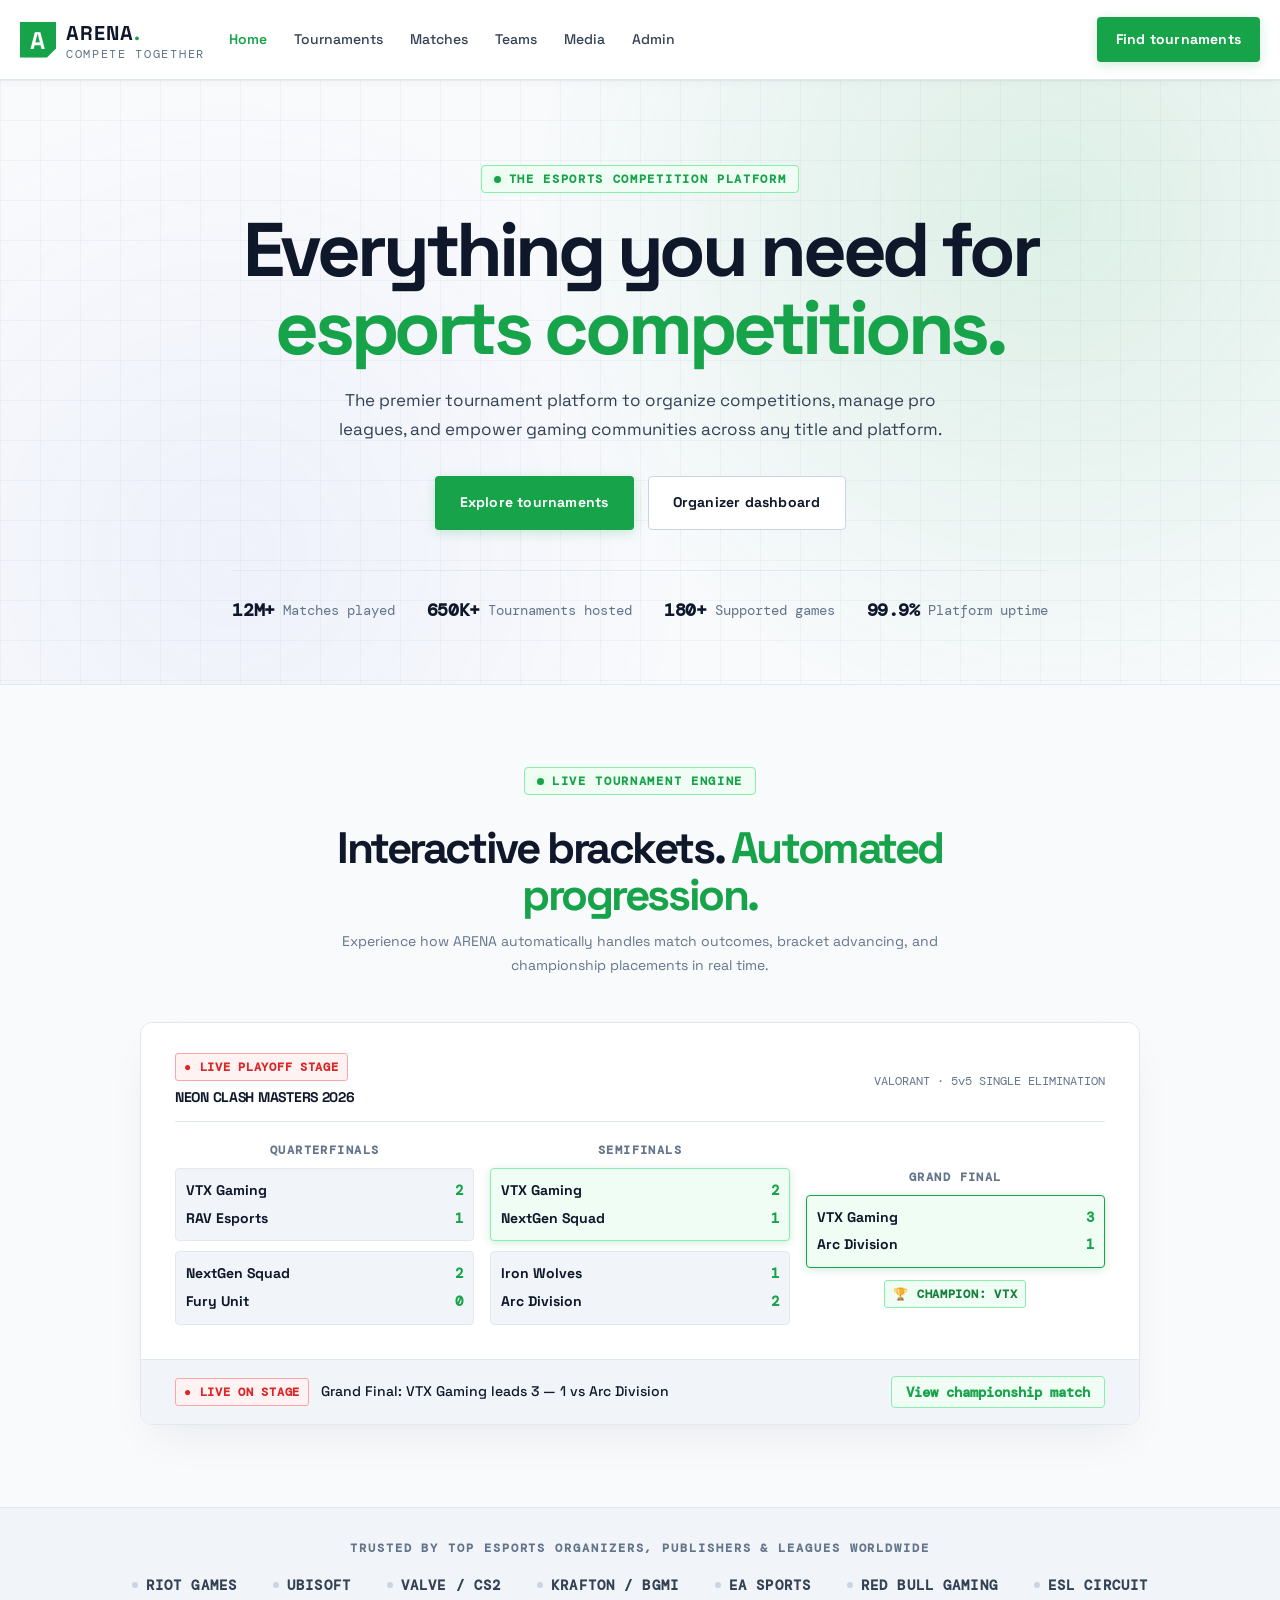
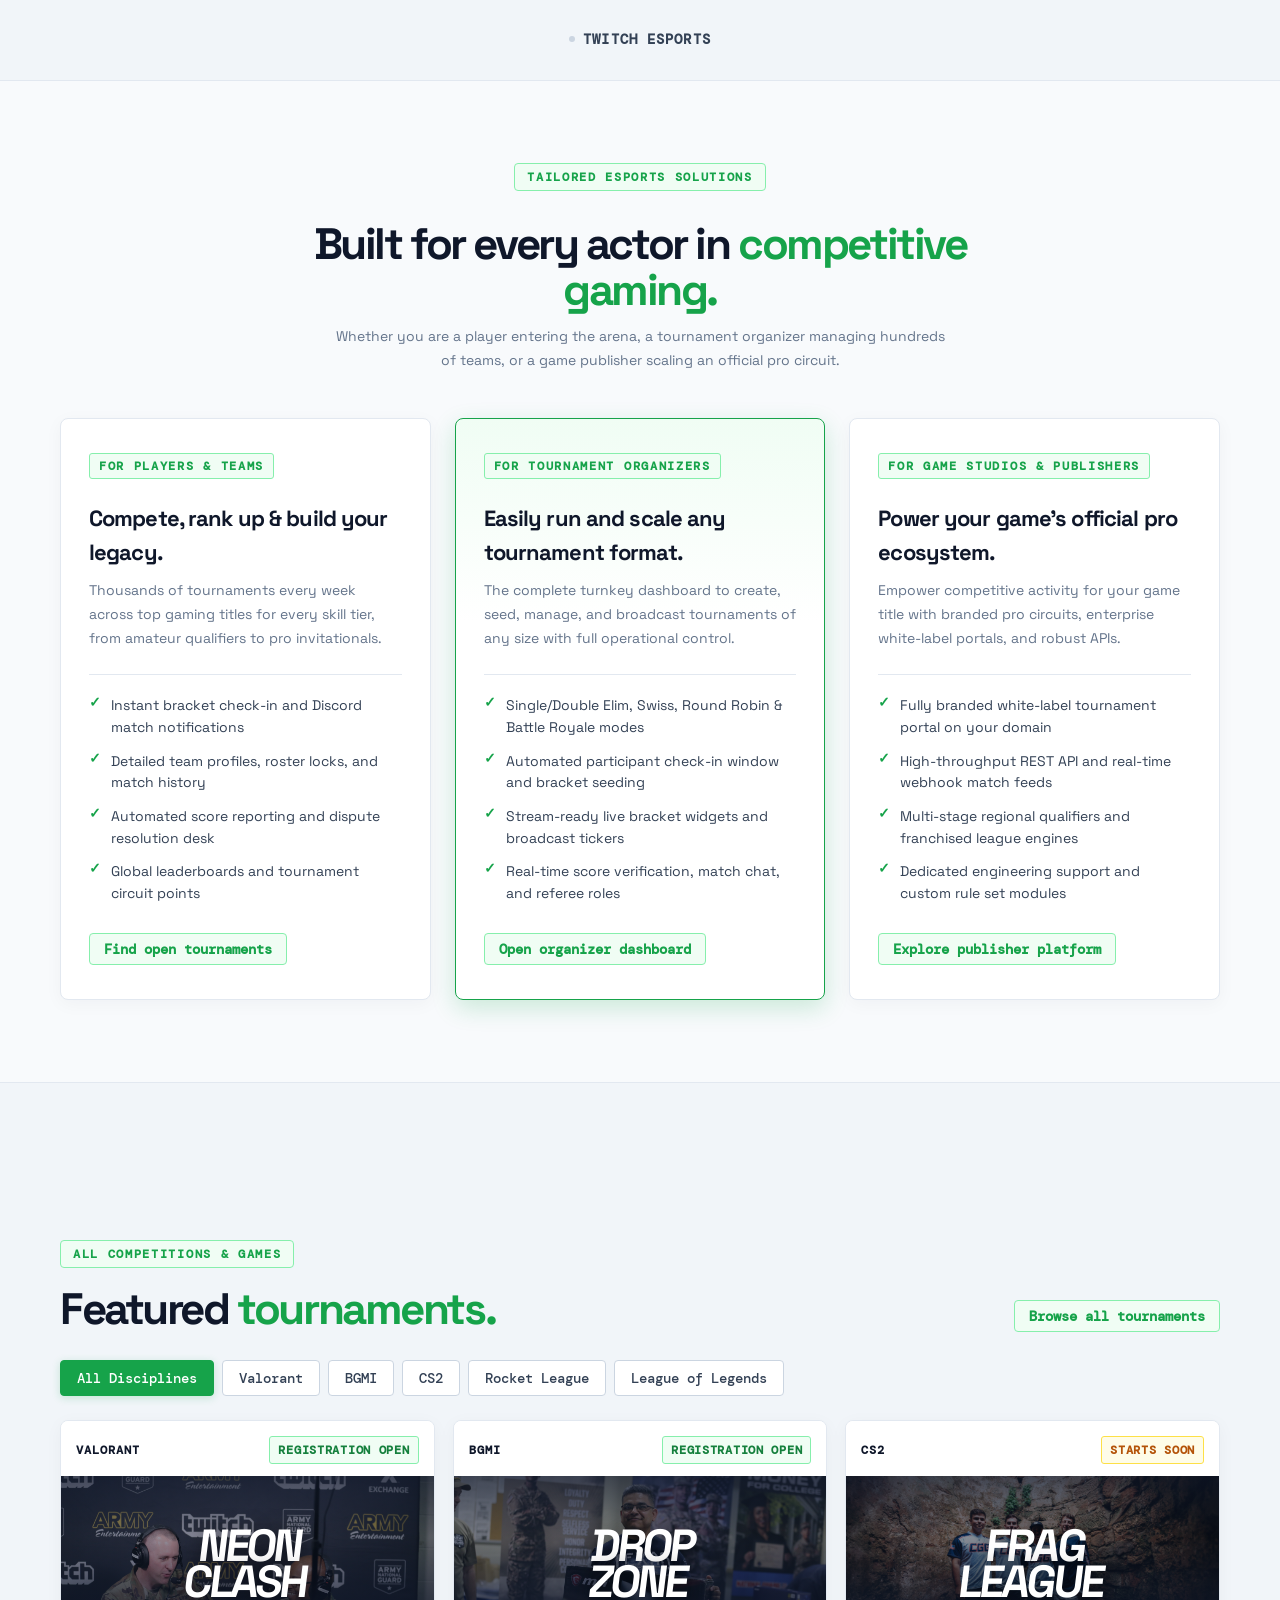
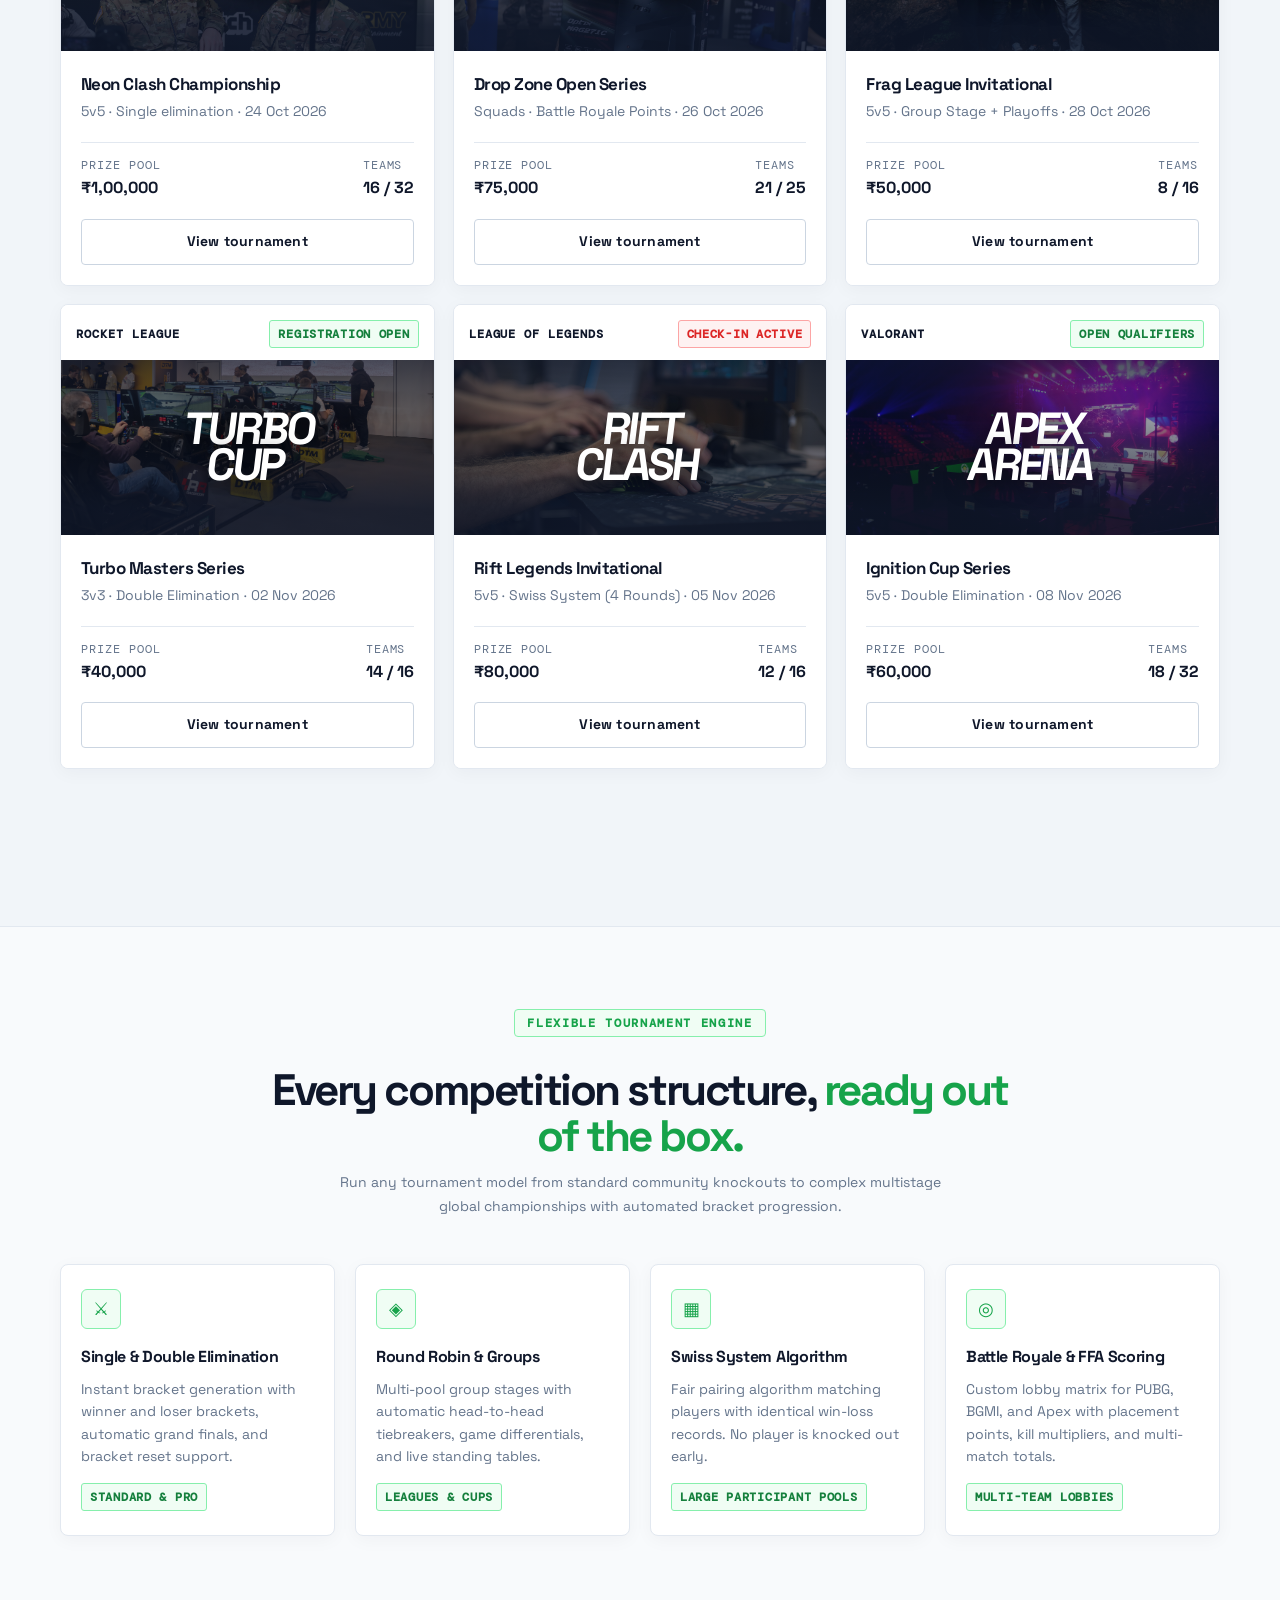
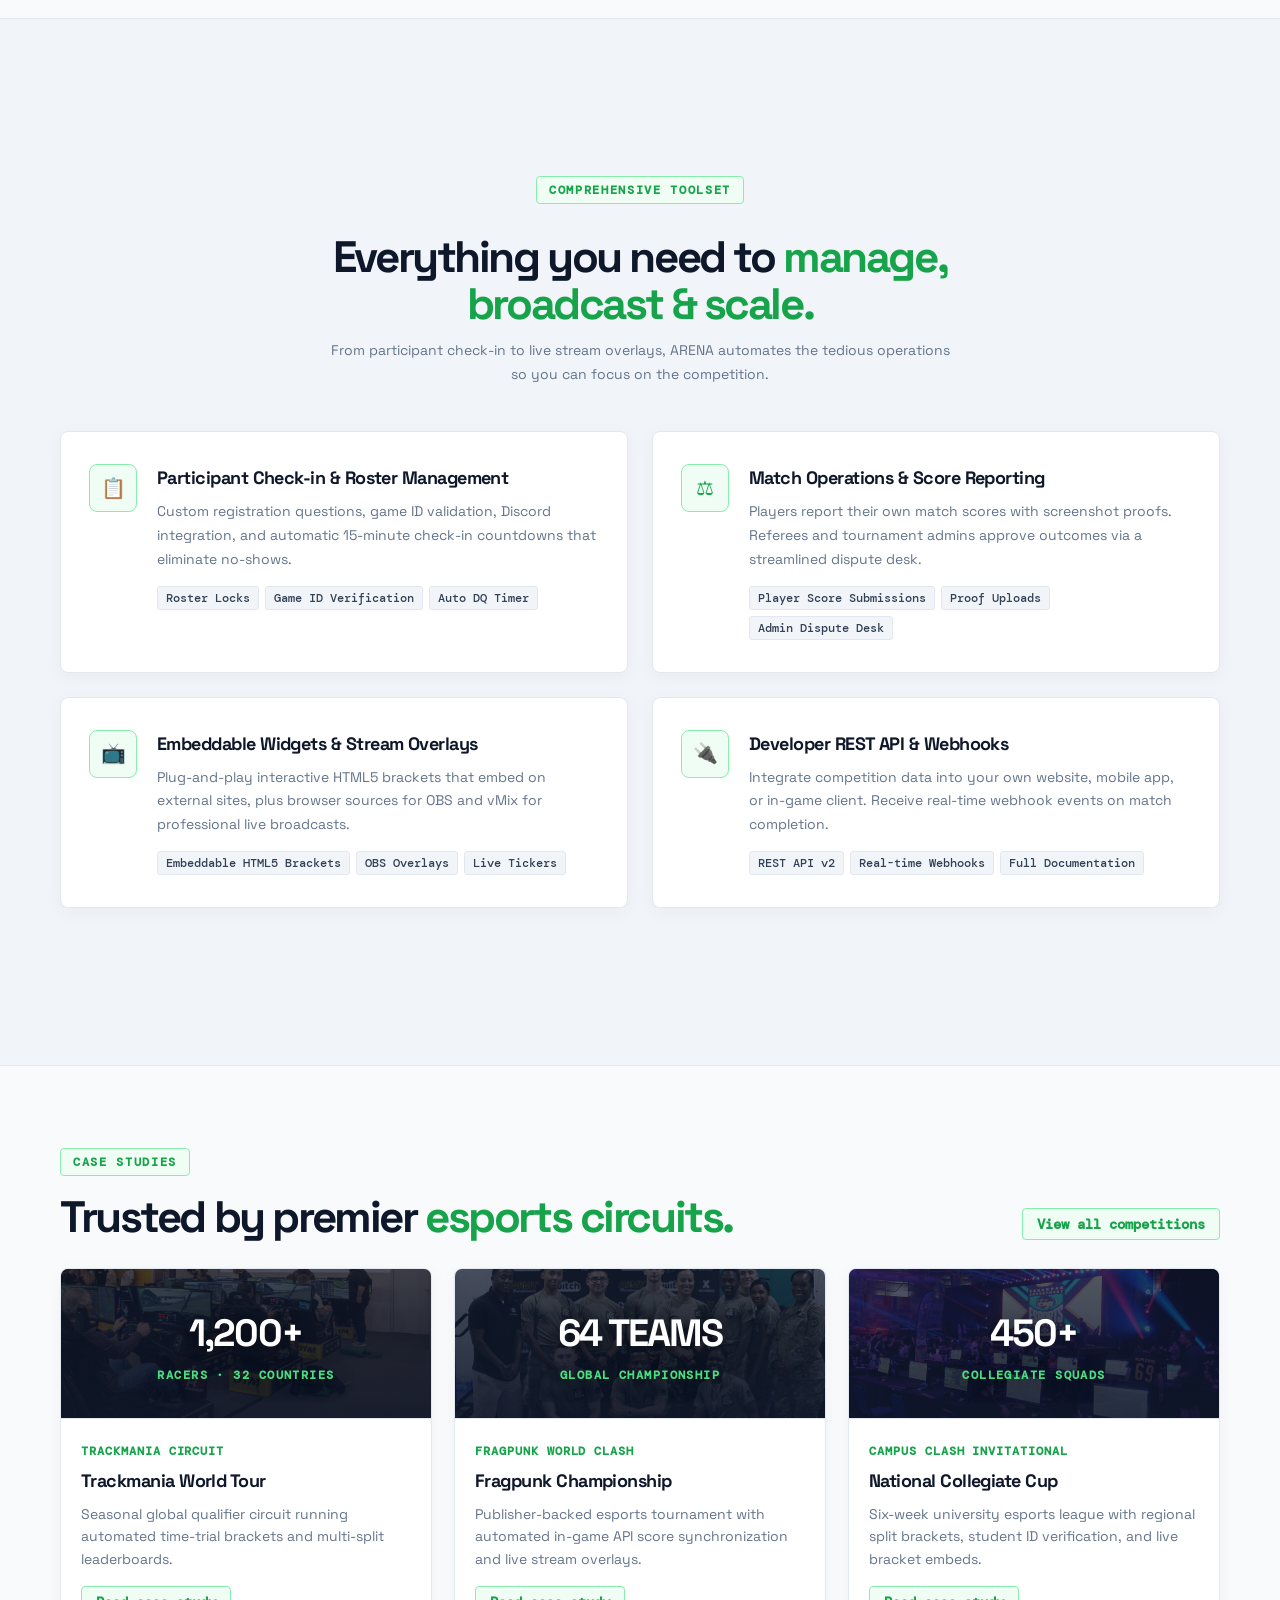
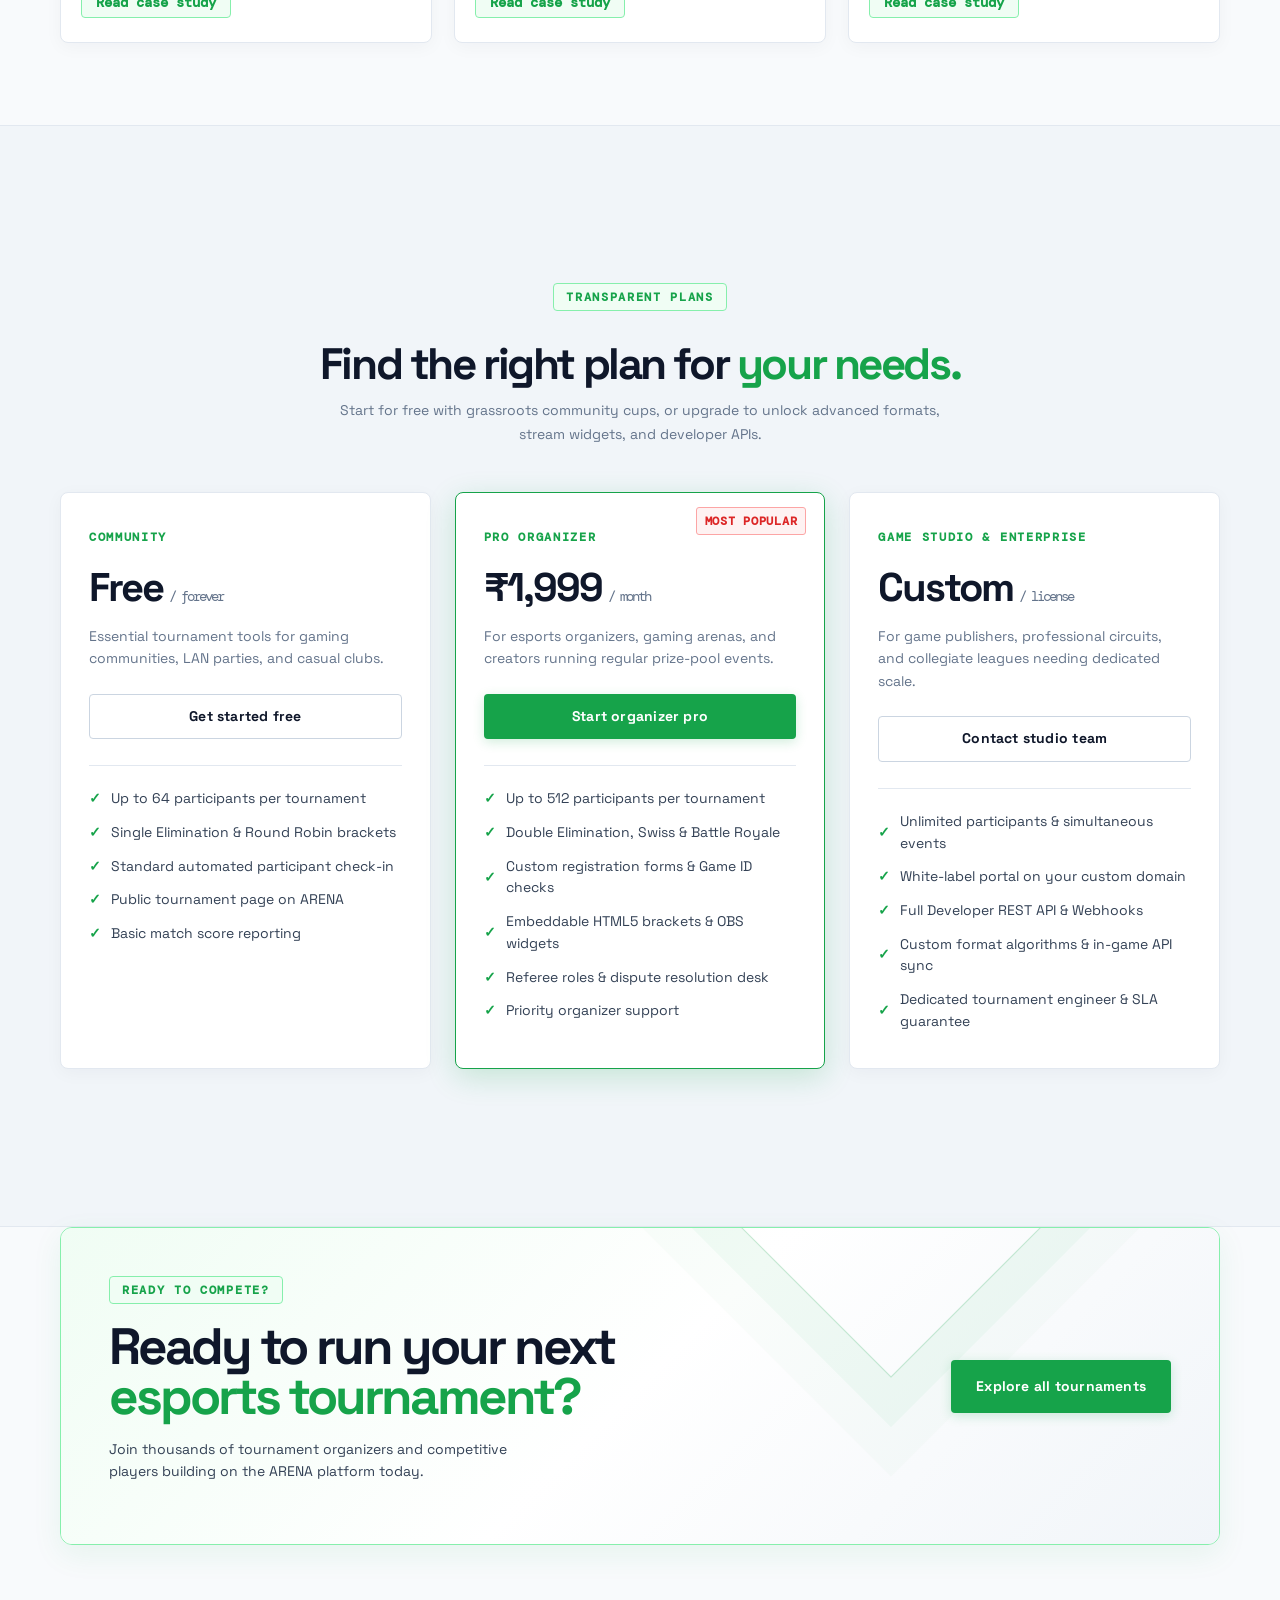
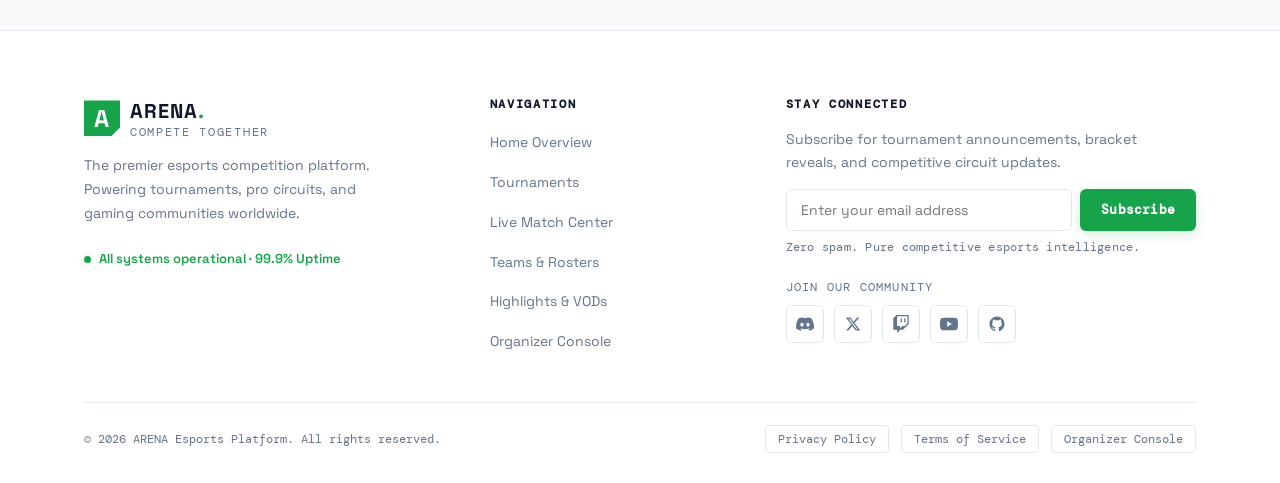
==== commit 7ecf1a57: "intfirst" ====
--- a/index.html
+++ b/index.html
@@ -8,6 +8,9 @@
     content="The premier esports competition platform. Organize tournaments, manage leagues, run brackets, and empower gaming communities on any game and platform.">
   <title>ARENA — Everything you need for esports competitions</title>
   <link rel="stylesheet" href="assets/style.css">
+  <link rel="icon" type="image/svg+xml" href="assets/favicon.svg">
+  <link rel="alternate icon" href="assets/favicon.svg">
+  <meta name="theme-color" content="#ffffff">
 </head>
 
 <body>
@@ -24,98 +27,99 @@
       <a href="teams.html">Teams</a>
       <a href="media.html">Media</a>
       <a href="admin.html">Admin</a>
+      <div class="nav-mobile-cta">
+        <a class="btn btn-primary" href="tournaments.html">Find tournaments</a>
+      </div>
     </nav>
     <div class="header-actions">
-      <a class="btn btn-primary" href="tournaments.html">Find tournaments <span>↗</span></a>
+      <a class="btn btn-primary" href="tournaments.html">Find tournaments</a>
     </div>
   </header>
 
   <main>
-    <!-- HERO SECTION -->
-    <section class="hero">
-      <div class="hero-copy">
+    <!-- HERO SECTION (SIMPLE, CLEAN & IMPACTFUL) -->
+    <section class="hero hero-simple">
+      <div class="hero-simple-content">
         <div class="eyebrow"><span class="live-dot"></span> THE ESPORTS COMPETITION PLATFORM</div>
         <h1>Everything you need for<br><span>esports competitions.</span></h1>
         <p>The premier tournament platform to organize competitions, manage pro leagues, and empower gaming communities across any title and platform.</p>
         <div class="hero-actions">
-          <a class="btn btn-primary btn-large" href="tournaments.html">Explore tournaments <span>↗</span></a>
-        </div>
-        <div class="hero-stats">
-          <div><strong>12M+</strong><span>Matches played</span></div>
-          <div><strong>650K+</strong><span>Tournaments hosted</span></div>
-          <div><strong>180+</strong><span>Supported games</span></div>
-        </div>
-      </div>
-
-      <div class="hero-bracket-wrap">
-        <div class="hero-bracket-head">
-          <div>
-            <span class="pill pill-live">● LIVE PLAYOFF STAGE</span>
-            <h4 style="margin:6px 0 0;font-size:14px;letter-spacing:-0.02em;">NEON CLASH MASTERS 2026</h4>
-          </div>
-          <span style="font:9px var(--mono);color:var(--muted);">VALORANT · 5v5</span>
-        </div>
-        <div class="bracket-stage-tree">
-          <div class="stage-col">
-            <h5>Quarterfinals</h5>
-            <div class="bracket-mini-match">
-              <div class="bracket-team-line winner"><strong>VTX Gaming</strong><span>2</span></div>
-              <div class="bracket-team-line"><strong>RAV Esports</strong><span>1</span></div>
-            </div>
-            <div class="bracket-mini-match">
-              <div class="bracket-team-line winner"><strong>NextGen Squad</strong><span>2</span></div>
-              <div class="bracket-team-line"><strong>Fury Unit</strong><span>0</span></div>
-            </div>
-          </div>
-          <div class="stage-col">
-            <h5>Semifinals</h5>
-            <div class="bracket-mini-match active-match">
-              <div class="bracket-team-line winner"><strong>VTX Gaming</strong><span>2</span></div>
-              <div class="bracket-team-line"><strong>NextGen Squad</strong><span>1</span></div>
-            </div>
-            <div class="bracket-mini-match">
-              <div class="bracket-team-line"><strong>Iron Wolves</strong><span>1</span></div>
-              <div class="bracket-team-line winner"><strong>Arc Division</strong><span>2</span></div>
-            </div>
-          </div>
-          <div class="stage-col">
-            <h5>Grand Final</h5>
-            <div class="bracket-mini-match active-match" style="border-color:var(--lime);background:#191d29;">
-              <div class="bracket-team-line winner"><strong>VTX Gaming</strong><span>3</span></div>
-              <div class="bracket-team-line"><strong>Arc Division</strong><span>1</span></div>
-            </div>
-            <div style="text-align:center;margin-top:12px;">
-              <span class="pill pill-open" style="font-size:8px;">🏆 CHAMPION: VTX</span>
-            </div>
-          </div>
-        </div>
-      </div>
-    </section>
-
-    <!-- LIVE METRICS STRIP -->
-    <section class="wrap">
-      <div class="stats-strip">
-        <div class="stats-strip-item">
-          <strong>12M<span>+</span></strong>
-          <span>Matches Simulated & Played</span>
-        </div>
-        <div class="stats-strip-item">
-          <strong>650K<span>+</span></strong>
-          <span>Tournaments Hosted</span>
-        </div>
-        <div class="stats-strip-item">
-          <strong>180<span>+</span></strong>
-          <span>Games & Formats Supported</span>
-        </div>
-        <div class="stats-strip-item">
-          <strong>99.9<span>%</span></strong>
-          <span>Competition Engine Uptime</span>
+          <a class="btn btn-primary btn-large" href="tournaments.html">Explore tournaments</a>
+          <a class="btn btn-outline btn-large" href="admin.html">Organizer dashboard</a>
+        </div>
+        <div class="hero-stats-row">
+          <div class="hero-stat-pill"><strong>12M+</strong><span>Matches played</span></div>
+          <div class="hero-stat-pill"><strong>650K+</strong><span>Tournaments hosted</span></div>
+          <div class="hero-stat-pill"><strong>180+</strong><span>Supported games</span></div>
+          <div class="hero-stat-pill"><strong>99.9%</strong><span>Platform uptime</span></div>
+        </div>
+      </div>
+    </section>
+
+    <!-- DEDICATED LIVE TOURNAMENT ENGINE SHOWCASE -->
+    <section class="section section-showcase wrap">
+      <div class="section-heading centered">
+        <div class="eyebrow"><span class="live-dot"></span> LIVE TOURNAMENT ENGINE</div>
+        <h2>Interactive brackets. <span>Automated progression.</span></h2>
+        <p>Experience how ARENA automatically handles match outcomes, bracket advancing, and championship placements in real time.</p>
+      </div>
+
+      <div class="bracket-showcase-card">
+        <div class="hero-bracket-wrap">
+          <div class="hero-bracket-head">
+            <div>
+              <span class="pill pill-live">● LIVE PLAYOFF STAGE</span>
+              <h4 style="margin:6px 0 0;font-size:14px;letter-spacing:-0.02em;">NEON CLASH MASTERS 2026</h4>
+            </div>
+            <span style="font: 12px var(--mono);color:var(--muted);">VALORANT · 5v5 SINGLE ELIMINATION</span>
+          </div>
+          <div class="bracket-stage-tree">
+            <div class="stage-col">
+              <h5>Quarterfinals</h5>
+              <div class="bracket-mini-match">
+                <div class="bracket-team-line winner"><strong>VTX Gaming</strong><span>2</span></div>
+                <div class="bracket-team-line"><strong>RAV Esports</strong><span>1</span></div>
+              </div>
+              <div class="bracket-mini-match">
+                <div class="bracket-team-line winner"><strong>NextGen Squad</strong><span>2</span></div>
+                <div class="bracket-team-line"><strong>Fury Unit</strong><span>0</span></div>
+              </div>
+            </div>
+            <div class="stage-col">
+              <h5>Semifinals</h5>
+              <div class="bracket-mini-match active-match">
+                <div class="bracket-team-line winner"><strong>VTX Gaming</strong><span>2</span></div>
+                <div class="bracket-team-line"><strong>NextGen Squad</strong><span>1</span></div>
+              </div>
+              <div class="bracket-mini-match">
+                <div class="bracket-team-line"><strong>Iron Wolves</strong><span>1</span></div>
+                <div class="bracket-team-line winner"><strong>Arc Division</strong><span>2</span></div>
+              </div>
+            </div>
+            <div class="stage-col">
+              <h5>Grand Final</h5>
+              <div class="bracket-mini-match active-match bracket-final">
+                <div class="bracket-team-line winner"><strong>VTX Gaming</strong><span>3</span></div>
+                <div class="bracket-team-line"><strong>Arc Division</strong><span>1</span></div>
+              </div>
+              <div style="text-align:center;margin-top:12px;">
+                <span class="pill pill-open" style="font-size: 12px;">🏆 CHAMPION: VTX</span>
+              </div>
+            </div>
+          </div>
+        </div>
+        <div class="bracket-showcase-bar">
+          <div class="showcase-status">
+            <span class="pill pill-live">● LIVE ON STAGE</span>
+            <span>Grand Final: VTX Gaming leads 3 — 1 vs Arc Division</span>
+          </div>
+          <a class="text-link" href="tournament-detail.html">View championship match</a>
         </div>
       </div>
     </section>
 
     <!-- TRUSTED PUBLISHERS & PARTNERS -->
-    <section class="partners-bar" style="margin-top:55px;">
+    <section class="partners-bar">
       <div class="wrap">
         <div class="partners-label">Trusted by top esports organizers, publishers & leagues worldwide</div>
         <div class="partners-grid">
@@ -142,7 +146,7 @@
       <div class="pillars-grid">
         <!-- PILLAR 1: PLAYERS & TEAMS -->
         <article class="pillar-card">
-          <span class="pillar-badge-top">01 · FOR PLAYERS & TEAMS</span>
+          <span class="pillar-badge-top">FOR PLAYERS & TEAMS</span>
           <h3>Compete, rank up & build your legacy.</h3>
           <p>Thousands of tournaments every week across top gaming titles for every skill tier, from amateur qualifiers to pro invitationals.</p>
           <ul class="pillar-features">
@@ -151,12 +155,12 @@
             <li><span class="check">✓</span> Automated score reporting and dispute resolution desk</li>
             <li><span class="check">✓</span> Global leaderboards and tournament circuit points</li>
           </ul>
-          <a class="text-link" href="tournaments.html">Find open tournaments ↗</a>
+          <a class="text-link" href="tournaments.html">Find open tournaments</a>
         </article>
 
         <!-- PILLAR 2: ORGANIZERS -->
         <article class="pillar-card featured">
-          <span class="pillar-badge-top">02 · FOR TOURNAMENT ORGANIZERS</span>
+          <span class="pillar-badge-top">FOR TOURNAMENT ORGANIZERS</span>
           <h3>Easily run and scale any tournament format.</h3>
           <p>The complete turnkey dashboard to create, seed, manage, and broadcast tournaments of any size with full operational control.</p>
           <ul class="pillar-features">
@@ -165,12 +169,12 @@
             <li><span class="check">✓</span> Stream-ready live bracket widgets and broadcast tickers</li>
             <li><span class="check">✓</span> Real-time score verification, match chat, and referee roles</li>
           </ul>
-          <a class="text-link" href="admin.html">Open organizer dashboard ↗</a>
+          <a class="text-link" href="admin.html">Open organizer dashboard</a>
         </article>
 
         <!-- PILLAR 3: GAME STUDIOS -->
         <article class="pillar-card">
-          <span class="pillar-badge-top">03 · FOR GAME STUDIOS & PUBLISHERS</span>
+          <span class="pillar-badge-top">FOR GAME STUDIOS & PUBLISHERS</span>
           <h3>Power your game's official pro ecosystem.</h3>
           <p>Empower competitive activity for your game title with branded pro circuits, enterprise white-label portals, and robust APIs.</p>
           <ul class="pillar-features">
@@ -179,7 +183,7 @@
             <li><span class="check">✓</span> Multi-stage regional qualifiers and franchised league engines</li>
             <li><span class="check">✓</span> Dedicated engineering support and custom rule set modules</li>
           </ul>
-          <a class="text-link" href="admin.html">Explore publisher platform ↗</a>
+          <a class="text-link" href="admin.html">Explore publisher platform</a>
         </article>
       </div>
     </section>
@@ -192,7 +196,7 @@
             <div class="eyebrow">ALL COMPETITIONS & GAMES</div>
             <h2>Featured <span>tournaments.</span></h2>
           </div>
-          <a class="text-link" href="tournaments.html">Browse all tournaments ↗</a>
+          <a class="text-link" href="tournaments.html">Browse all tournaments</a>
         </div>
 
         <!-- Discipline Filter Tabs -->
@@ -213,7 +217,6 @@
               <span class="pill pill-open">REGISTRATION OPEN</span>
             </div>
             <div class="event-art event-art-neon">
-              <span class="event-number">01</span>
               <span class="event-word">NEON<br>CLASH</span>
             </div>
             <div class="event-info">
@@ -223,7 +226,7 @@
                 <div><small>PRIZE POOL</small><strong>₹1,00,000</strong></div>
                 <div><small>TEAMS</small><strong>16 / 32</strong></div>
               </div>
-              <a class="btn btn-outline full" href="tournament-detail.html">View tournament <span>↗</span></a>
+              <a class="btn btn-outline full" href="tournament-detail.html">View tournament</a>
             </div>
           </article>
 
@@ -234,7 +237,6 @@
               <span class="pill pill-open">REGISTRATION OPEN</span>
             </div>
             <div class="event-art event-art-drop">
-              <span class="event-number">02</span>
               <span class="event-word">DROP<br>ZONE</span>
             </div>
             <div class="event-info">
@@ -244,7 +246,7 @@
                 <div><small>PRIZE POOL</small><strong>₹75,000</strong></div>
                 <div><small>TEAMS</small><strong>21 / 25</strong></div>
               </div>
-              <a class="btn btn-outline full" href="tournament-detail.html">View tournament <span>↗</span></a>
+              <a class="btn btn-outline full" href="tournament-detail.html">View tournament</a>
             </div>
           </article>
 
@@ -255,7 +257,6 @@
               <span class="pill pill-soon">STARTS SOON</span>
             </div>
             <div class="event-art event-art-frag">
-              <span class="event-number">03</span>
               <span class="event-word">FRAG<br>LEAGUE</span>
             </div>
             <div class="event-info">
@@ -265,7 +266,7 @@
                 <div><small>PRIZE POOL</small><strong>₹50,000</strong></div>
                 <div><small>TEAMS</small><strong>8 / 16</strong></div>
               </div>
-              <a class="btn btn-outline full" href="tournament-detail.html">View tournament <span>↗</span></a>
+              <a class="btn btn-outline full" href="tournament-detail.html">View tournament</a>
             </div>
           </article>
 
@@ -276,7 +277,6 @@
               <span class="pill pill-open">REGISTRATION OPEN</span>
             </div>
             <div class="event-art event-art-turbo">
-              <span class="event-number">04</span>
               <span class="event-word">TURBO<br>CUP</span>
             </div>
             <div class="event-info">
@@ -286,7 +286,7 @@
                 <div><small>PRIZE POOL</small><strong>₹40,000</strong></div>
                 <div><small>TEAMS</small><strong>14 / 16</strong></div>
               </div>
-              <a class="btn btn-outline full" href="tournament-detail.html">View tournament <span>↗</span></a>
+              <a class="btn btn-outline full" href="tournament-detail.html">View tournament</a>
             </div>
           </article>
 
@@ -297,7 +297,6 @@
               <span class="pill pill-live">CHECK-IN ACTIVE</span>
             </div>
             <div class="event-art event-art-rift">
-              <span class="event-number">05</span>
               <span class="event-word">RIFT<br>CLASH</span>
             </div>
             <div class="event-info">
@@ -307,7 +306,7 @@
                 <div><small>PRIZE POOL</small><strong>₹80,000</strong></div>
                 <div><small>TEAMS</small><strong>12 / 16</strong></div>
               </div>
-              <a class="btn btn-outline full" href="tournament-detail.html">View tournament <span>↗</span></a>
+              <a class="btn btn-outline full" href="tournament-detail.html">View tournament</a>
             </div>
           </article>
 
@@ -318,7 +317,6 @@
               <span class="pill pill-open">OPEN QUALIFIERS</span>
             </div>
             <div class="event-art event-art-ignition">
-              <span class="event-number">06</span>
               <span class="event-word">APEX<br>ARENA</span>
             </div>
             <div class="event-info">
@@ -328,7 +326,7 @@
                 <div><small>PRIZE POOL</small><strong>₹60,000</strong></div>
                 <div><small>TEAMS</small><strong>18 / 32</strong></div>
               </div>
-              <a class="btn btn-outline full" href="tournament-detail.html">View tournament <span>↗</span></a>
+              <a class="btn btn-outline full" href="tournament-detail.html">View tournament</a>
             </div>
           </article>
         </div>
@@ -446,7 +444,7 @@
           <div class="eyebrow">CASE STUDIES</div>
           <h2>Trusted by premier <span>esports circuits.</span></h2>
         </div>
-        <a class="text-link" href="tournaments.html">View all competitions ↗</a>
+        <a class="text-link" href="tournaments.html">View all competitions</a>
       </div>
 
       <div class="cases-grid">
@@ -458,7 +456,7 @@
             <span class="game-tag">TRACKMANIA CIRCUIT</span>
             <h3>Trackmania World Tour</h3>
             <p>Seasonal global qualifier circuit running automated time-trial brackets and multi-split leaderboards.</p>
-            <a class="text-link" href="tournament-detail.html">Read case study ↗</a>
+            <a class="text-link" href="tournament-detail.html">Read case study</a>
           </div>
         </article>
 
@@ -470,7 +468,7 @@
             <span class="game-tag">FRAGPUNK WORLD CLASH</span>
             <h3>Fragpunk Championship</h3>
             <p>Publisher-backed esports tournament with automated in-game API score synchronization and live stream overlays.</p>
-            <a class="text-link" href="tournament-detail.html">Read case study ↗</a>
+            <a class="text-link" href="tournament-detail.html">Read case study</a>
           </div>
         </article>
 
@@ -482,7 +480,7 @@
             <span class="game-tag">CAMPUS CLASH INVITATIONAL</span>
             <h3>National Collegiate Cup</h3>
             <p>Six-week university esports league with regional split brackets, student ID verification, and live bracket embeds.</p>
-            <a class="text-link" href="tournament-detail.html">Read case study ↗</a>
+            <a class="text-link" href="tournament-detail.html">Read case study</a>
           </div>
         </article>
       </div>
@@ -503,7 +501,7 @@
             <div class="pricing-plan">COMMUNITY</div>
             <div class="pricing-price">Free<small> / forever</small></div>
             <div class="pricing-desc">Essential tournament tools for gaming communities, LAN parties, and casual clubs.</div>
-            <a class="btn btn-outline full" href="tournaments.html">Get started free ↗</a>
+            <a class="btn btn-outline full" href="tournaments.html">Get started free</a>
             <ul class="pricing-features">
               <li><span class="check">✓</span> Up to 64 participants per tournament</li>
               <li><span class="check">✓</span> Single Elimination & Round Robin brackets</li>
@@ -519,7 +517,7 @@
             <div class="pricing-plan">PRO ORGANIZER</div>
             <div class="pricing-price">₹1,999<small> / month</small></div>
             <div class="pricing-desc">For esports organizers, gaming arenas, and creators running regular prize-pool events.</div>
-            <a class="btn btn-primary full" href="admin.html">Start organizer pro ↗</a>
+            <a class="btn btn-primary full" href="admin.html">Start organizer pro</a>
             <ul class="pricing-features">
               <li><span class="check">✓</span> Up to 512 participants per tournament</li>
               <li><span class="check">✓</span> Double Elimination, Swiss & Battle Royale</li>
@@ -535,7 +533,7 @@
             <div class="pricing-plan">GAME STUDIO & ENTERPRISE</div>
             <div class="pricing-price">Custom<small> / license</small></div>
             <div class="pricing-desc">For game publishers, professional circuits, and collegiate leagues needing dedicated scale.</div>
-            <a class="btn btn-outline full" href="admin.html">Contact studio team ↗</a>
+            <a class="btn btn-outline full" href="admin.html">Contact studio team</a>
             <ul class="pricing-features">
               <li><span class="check">✓</span> Unlimited participants & simultaneous events</li>
               <li><span class="check">✓</span> White-label portal on your custom domain</li>
@@ -555,84 +553,105 @@
         <h2>Ready to run your next<br><span>esports tournament?</span></h2>
         <p>Join thousands of tournament organizers and competitive players building on the ARENA platform today.</p>
       </div>
-      <a class="btn btn-primary btn-large" href="tournaments.html">Explore all tournaments <span>↗</span></a>
+      <a class="btn btn-primary btn-large" href="tournaments.html">Explore all tournaments</a>
       <div class="cta-shape"></div>
     </section>
   </main>
 
-  <!-- COMPREHENSIVE FOOTER -->
+  <!-- CLEAN & MODERN FOOTER -->
   <footer class="footer-extended">
     <div class="wrap">
       <div class="footer-main-grid">
+        <!-- Logo & Brand Section -->
         <div class="footer-col-brand">
           <a class="brand" href="index.html">
             <span class="brand-mark">A</span>
             <span>ARENA<span class="brand-dot">.</span><small>COMPETE TOGETHER</small></span>
           </a>
-          <p>Everything you need for esports competitions. Powering tournaments, pro leagues, and gaming communities worldwide.</p>
+          <p>The premier esports competition platform. Powering tournaments, pro circuits, and gaming communities worldwide.</p>
           <div class="status-indicator">
             <span class="status-pulse"></span>
             <span>All systems operational · 99.9% Uptime</span>
           </div>
         </div>
 
-        <div class="footer-col">
-          <h4>Solutions</h4>
-          <ul>
-            <li><a href="admin.html">Organizer Software</a></li>
-            <li><a href="admin.html">Pro Circuit Engine</a></li>
-            <li><a href="admin.html">Developer REST API</a></li>
-            <li><a href="media.html">Broadcast & Widgets</a></li>
-            <li><a href="tournaments.html">Tournament Formats</a></li>
+        <!-- Simple Links Section -->
+        <div class="footer-col footer-col-links">
+          <h4>Navigation</h4>
+          <ul class="footer-simple-links">
+            <li><a href="index.html">Home Overview</a></li>
+            <li><a href="tournaments.html">Tournaments</a></li>
+            <li><a href="matches.html">Live Match Center</a></li>
+            <li><a href="teams.html">Teams &amp; Rosters</a></li>
+            <li><a href="media.html">Highlights &amp; VODs</a></li>
+            <li><a href="admin.html">Organizer Console</a></li>
           </ul>
         </div>
 
-        <div class="footer-col">
-          <h4>Competitions</h4>
-          <ul>
-            <li><a href="tournaments.html">Valorant Tournaments</a></li>
-            <li><a href="tournaments.html">BGMI Championships</a></li>
-            <li><a href="tournaments.html">CS2 Leagues</a></li>
-            <li><a href="tournaments.html">Rocket League Masters</a></li>
-            <li><a href="matches.html">Live Match Center</a></li>
-          </ul>
-        </div>
-
-        <div class="footer-col">
-          <h4>Resources</h4>
-          <ul>
-            <li><a href="teams.html">Team Directory</a></li>
-            <li><a href="media.html">Event Highlights</a></li>
-            <li><a href="admin.html">Developer Docs</a></li>
-            <li><a href="admin.html">Help Center</a></li>
-            <li><a href="tournaments.html">Case Studies</a></li>
-          </ul>
-        </div>
-
-        <div class="footer-col">
-          <h4>Platform</h4>
-          <ul>
-            <li><a href="index.html">About ARENA</a></li>
-            <li><a href="admin.html">Organizer Console</a></li>
-            <li><a href="tournaments.html">Pricing Plans</a></li>
-            <li><a href="index.html">Terms of Service</a></li>
-            <li><a href="index.html">Privacy Policy</a></li>
-          </ul>
-        </div>
-      </div>
-
+        <!-- Newsletter & Social Section -->
+        <div class="footer-col footer-col-newsletter">
+          <h4>Stay Connected</h4>
+          <p class="newsletter-desc">Subscribe for tournament announcements, bracket reveals, and competitive circuit updates.</p>
+          <form class="footer-newsletter-form" id="newsletter-form" action="#">
+            <div class="newsletter-input-wrap">
+              <input type="email" class="newsletter-input" placeholder="Enter your email address" required aria-label="Email address">
+              <button type="submit" class="btn btn-primary newsletter-btn">Subscribe</button>
+            </div>
+            <span class="newsletter-note">Zero spam. Pure competitive esports intelligence.</span>
+          </form>
+
+          <div class="footer-social-wrap">
+            <span class="footer-social-label">Join our community</span>
+            <div class="social-icons-group">
+              <a href="#" class="social-icon-btn" aria-label="Discord" title="Discord">
+                <svg width="18" height="18" viewBox="0 0 24 24" fill="currentColor">
+                  <path d="M20.317 4.37a19.791 19.791 0 0 0-4.885-1.515.074.074 0 0 0-.079.037c-.21.375-.444.864-.608 1.25a18.27 18.27 0 0 0-5.487 0 12.64 12.64 0 0 0-.617-1.25.077.077 0 0 0-.079-.037A19.736 19.736 0 0 0 3.677 4.37a.07.07 0 0 0-.032.027C.533 9.046-.32 13.58.099 18.057a.082.082 0 0 0 .031.057 19.9 19.9 0 0 0 5.993 3.03.078.078 0 0 0 .084-.028c.462-.63.874-1.295 1.226-1.994.021-.041.001-.09-.041-.106a13.107 13.107 0 0 1-1.872-.892.077.077 0 0 1-.008-.128 10.2 10.2 0 0 0 .372-.292.074.074 0 0 1 .077-.01c3.929 1.793 8.18 1.793 12.061 0a.074.074 0 0 1 .078.01c.12.098.246.198.373.292a.077.077 0 0 1-.006.127 12.299 12.299 0 0 1-1.873.894.077.077 0 0 0-.041.107c.36.698.772 1.362 1.225 1.993a.076.076 0 0 0 .084.028 19.839 19.839 0 0 0 6.002-3.03.077.077 0 0 0 .032-.054c.5-5.177-.838-9.674-3.549-13.66a.061.061 0 0 0-.031-.028zM8.02 15.33c-1.183 0-2.157-1.085-2.157-2.419 0-1.333.956-2.419 2.157-2.419 1.21 0 2.176 1.096 2.157 2.42 0 1.333-.956 2.418-2.157 2.418zm7.975 0c-1.183 0-2.157-1.085-2.157-2.419 0-1.333.955-2.419 2.157-2.419 1.21 0 2.176 1.096 2.157 2.42 0 1.333-.946 2.418-2.157 2.418z"/>
+                </svg>
+              </a>
+              <a href="#" class="social-icon-btn" aria-label="X / Twitter" title="X / Twitter">
+                <svg width="16" height="16" viewBox="0 0 24 24" fill="currentColor">
+                  <path d="M18.244 2.25h3.308l-7.227 8.26 8.502 11.24H16.17l-5.214-6.817L4.99 21.75H1.68l7.73-8.835L1.254 2.25H8.08l4.713 6.231zm-1.161 17.52h1.833L7.084 4.126H5.117z"/>
+                </svg>
+              </a>
+              <a href="#" class="social-icon-btn" aria-label="Twitch" title="Twitch">
+                <svg width="18" height="18" viewBox="0 0 24 24" fill="currentColor">
+                  <path d="M11.571 4.714h1.715v5.143H11.57zm4.715 0H18v5.143h-1.714zM6 0L1.714 4.286v15.428h5.143V24l4.286-4.286h3.428L22.286 12V0zm14.571 11.143l-3.428 3.428h-3.429l-3 3v-3H6.857V1.714h13.714Z"/>
+                </svg>
+              </a>
+              <a href="#" class="social-icon-btn" aria-label="YouTube" title="YouTube">
+                <svg width="18" height="18" viewBox="0 0 24 24" fill="currentColor">
+                  <path d="M23.498 6.186a3.016 3.016 0 0 0-2.122-2.136C19.505 3.545 12 3.545 12 3.545s-7.505 0-9.377.505A3.017 3.017 0 0 0 .502 6.186C0 8.07 0 12 0 12s0 3.93.502 5.814a3.016 3.016 0 0 0 2.122 2.136c1.871.505 9.376.505 9.376.505s7.505 0 9.377-.505a3.015 3.015 0 0 0 2.122-2.136C24 15.93 24 12 24 12s0-3.93-.502-5.814zM9.545 15.568V8.432L15.818 12l-6.273 3.568z"/>
+                </svg>
+              </a>
+              <a href="#" class="social-icon-btn" aria-label="GitHub" title="GitHub">
+                <svg width="18" height="18" viewBox="0 0 24 24" fill="currentColor">
+                  <path fill-rule="evenodd" clip-rule="evenodd" d="M12 2C6.477 2 2 6.484 2 12.017c0 4.425 2.865 8.18 6.839 9.504.5.092.682-.217.682-.483 0-.237-.008-.868-.013-1.703-2.782.605-3.369-1.343-3.369-1.343-.454-1.158-1.11-1.466-1.11-1.466-.908-.62.069-.608.069-.608 1.003.07 1.53 1.032 1.53 1.032.892 1.53 2.341 1.088 2.91.832.092-.647.35-1.088.636-1.338-2.22-.253-4.555-1.113-4.555-4.951 0-1.093.39-1.988 1.029-2.688-.103-.253-.446-1.272.098-2.65 0 0 .84-.27 2.75 1.026A9.564 9.564 0 0112 6.844c.85.004 1.705.115 2.504.337 1.909-1.296 2.747-1.027 2.747-1.027.546 1.379.202 2.398.1 2.651.64.7 1.028 1.595 1.028 2.688 0 3.848-2.339 4.695-4.566 4.943.359.309.678.92.678 1.855 0 1.338-.012 2.419-.012 2.747 0 .268.18.58.688.482A10.019 10.019 0 0022 12.017C22 6.484 17.522 2 12 2z"/>
+                </svg>
+              </a>
+            </div>
+          </div>
+        </div>
+      </div>
+
+      <!-- Bottom Bar -->
       <div class="footer-bottom-bar">
         <div>© 2026 ARENA Esports Platform. All rights reserved.</div>
-        <div style="display:flex;gap:20px;">
-          <a href="admin.html" style="color:var(--muted);">Organizer Console</a>
-          <a href="tournaments.html" style="color:var(--muted);">Tournaments</a>
-          <a href="matches.html" style="color:var(--muted);">Matches</a>
-          <a href="teams.html" style="color:var(--muted);">Teams</a>
+        <div class="footer-bottom-links">
+          <a href="index.html" class="footer-pill-link">Privacy Policy</a>
+          <a href="index.html" class="footer-pill-link">Terms of Service</a>
+          <a href="admin.html" class="footer-pill-link">Organizer Console</a>
         </div>
       </div>
     </div>
   </footer>
 
+  <!-- BACK TO TOP BUTTON -->
+  <button id="back-to-top" class="back-to-top" aria-label="Back to top" title="Back to top">
+    <svg width="22" height="22" viewBox="0 0 24 24" fill="none" stroke="currentColor" stroke-width="2.5" stroke-linecap="round" stroke-linejoin="round">
+      <polyline points="18 15 12 9 6 15"></polyline>
+    </svg>
+  </button>
+
   <script src="assets/app.js"></script>
 </body>
 
--- a/assets/style.css
+++ b/assets/style.css
@@ -1,53 +1,741 @@
-@import url('https://fonts.googleapis.com/css2?family=DM+Mono:wght@400;500&family=Space+Grotesk:wght@400;500;600;700&display=swap');
-:root{--bg:#0b0c10;--panel:#12141b;--panel2:#171a23;--line:#2a2e3a;--text:#f4f4f0;--muted:#9b9eaa;--lime:#d8ff45;--violet:#9364ff;--orange:#ff7a45;--font:'Space Grotesk',Arial,sans-serif;--mono:'DM Mono',monospace}
-*{box-sizing:border-box}html{scroll-behavior:smooth}body{margin:0;background:var(--bg);color:var(--text);font-family:var(--font);line-height:1.55}a{color:inherit;text-decoration:none}button,input,select{font:inherit}button{cursor:pointer}img{max-width:100%}[hidden]{display:none!important}.wrap{width:min(1160px,calc(100% - 48px));margin-inline:auto}.site-header{height:82px;padding:0 max(24px,calc((100% - 1320px)/2));display:flex;align-items:center;gap:42px;border-bottom:1px solid #ffffff12;background:#0b0c10f2;position:sticky;top:0;z-index:20;backdrop-filter:blur(16px)}.brand{display:flex;align-items:center;gap:10px;font-size:20px;font-weight:700;letter-spacing:.05em;white-space:nowrap}.brand-mark{width:36px;height:36px;display:grid;place-items:center;background:var(--lime);color:#10110b;font-size:24px;font-weight:700;clip-path:polygon(0 0,100% 0,100% 75%,75% 100%,0 100%)}.brand-dot{color:var(--lime)}.brand small{display:block;font:9px var(--mono);color:var(--muted);letter-spacing:.14em;margin-top:-3px}.nav{display:flex;gap:27px;align-items:center;margin-right:auto}.nav a{font-size:13px;color:#b9bbc4;transition:color .2s}.nav a:hover,.nav a.active{color:var(--lime)}.header-actions{display:flex;gap:10px;align-items:center}.btn{display:inline-flex;align-items:center;justify-content:center;gap:14px;padding:11px 17px;border:1px solid transparent;font-size:12px;font-weight:700;letter-spacing:.015em;transition:transform .2s,background .2s,border .2s;white-space:nowrap}.btn:hover{transform:translateY(-2px)}.btn-primary{background:var(--lime);color:#11130b}.btn-primary:hover{background:#e6ff7c}.btn-ghost{border-color:var(--line);color:var(--text);background:transparent}.btn-outline{border-color:#424654;color:var(--text);background:transparent}.btn-outline:hover,.btn-ghost:hover{border-color:var(--lime);color:var(--lime)}.btn-large{padding:15px 21px}.btn-small{padding:7px 10px;font-size:11px}.full{width:100%}.menu-toggle{display:none;background:none;border:0;color:white;font-size:24px}.hero{min-height:625px;display:grid;grid-template-columns:1fr .95fr;align-items:center;gap:32px;padding:72px max(24px,calc((100% - 1160px)/2)) 58px;overflow:hidden}.hero-copy{position:relative;z-index:2}.eyebrow{font:10px var(--mono);letter-spacing:.14em;color:var(--lime);margin-bottom:16px}.live-dot{display:inline-block;width:7px;height:7px;background:var(--lime);border-radius:50%;margin-right:8px;box-shadow:0 0 12px #d8ff4580}.hero h1,.page-hero h1,.detail-inner h1,.auth-visual h1{font-size:clamp(48px,6.2vw,86px);line-height:.94;letter-spacing:-.07em;margin:0 0 25px;font-weight:700}.hero h1 span,.page-hero h1 span,.detail-inner h1 span,.auth-visual h1 span{color:var(--lime)}.hero-copy>p,.page-hero>p{color:var(--muted);max-width:500px;font-size:15px;line-height:1.8}.hero-actions{display:flex;gap:12px;flex-wrap:wrap;margin-top:28px}.hero-stats{display:flex;gap:32px;margin-top:52px}.hero-stats div{display:flex;flex-direction:column;gap:3px}.hero-stats strong{font-size:25px;letter-spacing:-.04em}.hero-stats span{font-size:10px;color:var(--muted)}.hero-art{height:475px;position:relative;isolation:isolate;background:radial-gradient(ellipse at 58% 44%,#5a32a5 0,#23153f 28%,#13111f 52%,#0b0c10 72%);overflow:hidden;border:1px solid #ffffff12}.art-grid{position:absolute;inset:0;background-image:linear-gradient(#ffffff0b 1px,transparent 1px),linear-gradient(90deg,#ffffff0b 1px,transparent 1px);background-size:32px 32px;transform:perspective(400px) rotateX(12deg) scale(1.2);mask-image:linear-gradient(to bottom,black,transparent 92%)}.orb{position:absolute;border-radius:50%;filter:blur(1px)}.orb-one{width:270px;height:270px;background:linear-gradient(135deg,#d8ff45,#4b8b4e 48%,#8d4dff);top:75px;left:28%;opacity:.9;box-shadow:0 0 80px #7c45ff60}.orb-two{width:170px;height:170px;background:linear-gradient(135deg,#a66bff,#29205e);top:190px;left:5%;opacity:.6}.hero-game-label{position:absolute;top:22px;left:22px;display:flex;gap:10px;align-items:center;font:10px var(--mono);color:#c7c3d8}.label-line{height:1px;width:24px;background:var(--lime)}.hero-card{position:absolute;right:26px;bottom:26px;width:245px;padding:22px;background:#0c0d12e8;border:1px solid #ffffff27;box-shadow:0 20px 60px #0007;backdrop-filter:blur(15px);transform:rotate(-2deg)}.pill{display:inline-flex;align-items:center;border:1px solid var(--line);padding:5px 8px;font:9px var(--mono);letter-spacing:.06em;color:#d0d1d6;white-space:nowrap}.pill-live{border-color:#d8ff4540;color:var(--lime);background:#d8ff4510}.pill-open{color:var(--lime);border-color:#d8ff4540;background:#d8ff450b}.pill-soon{color:#ffc18b;border-color:#ffb77944;background:#ffb7790b}.hero-card h3{font-size:41px;line-height:.85;letter-spacing:-.06em;margin:18px 0 8px}.hero-card p{font:10px var(--mono);color:#b2b1c0}.hero-card-bottom{border-top:1px solid #ffffff1c;margin-top:20px;padding-top:15px;display:flex;flex-direction:column;gap:3px}.hero-card-bottom span{font:9px var(--mono);color:var(--muted)}.hero-card-bottom strong{font-size:20px}.hero-card>a{display:block;margin-top:17px;font:10px var(--mono);color:var(--lime)}.art-caption{position:absolute;left:20px;bottom:20px;font:11px var(--mono);letter-spacing:.13em;line-height:1.6;color:#e4e1f5}.ticker{overflow:hidden;border-block:1px solid #ffffff12;background:#101219;padding:15px 0;white-space:nowrap}.ticker div{font:11px var(--mono);letter-spacing:.12em;color:#b7b9c1;word-spacing:16px}.ticker b{color:var(--lime);padding:0 12px}.section{padding-top:82px;padding-bottom:82px}.section-alt{background:#101219;border-block:1px solid #ffffff0b}.section-alt>.wrap{padding-top:75px;padding-bottom:75px}.section-heading{display:flex;justify-content:space-between;align-items:end;gap:20px;margin-bottom:28px}.section-heading h2,.detail-layout h2{font-size:clamp(30px,4vw,44px);line-height:1.05;letter-spacing:-.055em;margin:0}.section-heading h2 span,.detail-layout h2 span,.side-panel h3 span,.cta h2 span,.auth-panel h2 span{color:var(--lime)}.text-link{font:11px var(--mono);color:var(--lime);border-bottom:1px solid #d8ff4550;padding-bottom:5px}.card-grid{display:grid;grid-template-columns:repeat(3,minmax(0,1fr));gap:18px}.event-card{background:var(--panel);border:1px solid #ffffff14;min-width:0;transition:transform .25s,border-color .25s}.event-card:hover{transform:translateY(-5px);border-color:#d8ff4560}.event-top{display:flex;justify-content:space-between;align-items:center;gap:6px;padding:15px 15px 0}.game-tag{font:10px var(--mono);letter-spacing:.08em;color:#e4e5ec}.event-art{height:175px;position:relative;overflow:hidden;display:flex;align-items:center;justify-content:center;background:radial-gradient(circle at 72% 40%,#9b67ff,#2d1e53 40%,#14141b 75%)}.event-bgmi .event-art{background:radial-gradient(circle at 72% 40%,#e6a04b,#593a26 42%,#17141a 78%)}.event-cs .event-art{background:radial-gradient(circle at 72% 40%,#4c96b7,#1c3849 42%,#14141b 78%)}.event-art:before{content:"";position:absolute;width:190px;height:190px;border:1px solid #ffffff25;border-radius:50%;box-shadow:0 0 0 24px #ffffff08,0 0 0 50px #ffffff05}.event-art:after{content:"";position:absolute;inset:0;background:linear-gradient(115deg,transparent 35%,#ffffff0c 35.5%,transparent 36%),linear-gradient(0deg,#090a0fc7,transparent 60%)}.event-number{position:absolute;top:14px;left:16px;font:11px var(--mono);color:#ffffffa0;z-index:1}.event-word{position:relative;z-index:2;font-size:45px;line-height:.8;font-weight:700;letter-spacing:-.07em;text-align:center;text-shadow:0 4px 22px #0007;transform:skew(-7deg)}.event-info{padding:20px}.event-info h3{font-size:17px;margin:0 0 4px;letter-spacing:-.03em}.event-info>p{font-size:11px;color:var(--muted);margin:0 0 19px}.event-meta{display:flex;justify-content:space-between;border-top:1px solid #ffffff14;padding:14px 0 18px}.event-meta div{display:flex;flex-direction:column;gap:3px}.event-meta small,.detail-stats small,.info-box small{font:9px var(--mono);color:var(--muted);letter-spacing:.08em}.event-meta strong{font-size:16px}.event-info .btn{font-size:11px}.match-list{border-top:1px solid var(--line)}.match-row{display:grid;grid-template-columns:minmax(210px,1.3fr) minmax(170px,.8fr) 120px 28px;align-items:center;gap:18px;padding:19px 15px;border-bottom:1px solid var(--line);background:transparent;transition:background .2s}.match-row:hover{background:#ffffff05}.match-game{display:flex;align-items:center;gap:12px;min-width:0}.game-icon{width:38px;height:38px;display:grid;place-items:center;font-size:17px;font-weight:700;background:#262033;color:#c6a8ff}.icon-b{background:#38281c;color:#ffc48c}.icon-c{background:#1c3440;color:#8edbfa}.match-game strong{display:block;font-size:12px}.match-game small{display:block;color:var(--muted);font:9px var(--mono);margin-top:4px}.versus{display:flex;align-items:center;justify-content:center;gap:12px;font:12px var(--mono)}.versus span{font-size:9px;color:var(--muted)}.versus em{font-style:normal;color:var(--lime);margin-left:3px}.match-status{font:9px var(--mono);letter-spacing:.06em;justify-self:start}.status-upcoming{color:#b4b7c2}.status-live{color:#ff7676}.status-done{color:var(--lime)}.arrow-link{color:var(--lime);font-size:17px}.leaderboard{border:1px solid var(--line)}.leader-head,.leader-row{display:grid;grid-template-columns:2fr .7fr .7fr .6fr;align-items:center;gap:20px;padding:16px 20px}.leader-head{background:#151720;font:9px var(--mono);letter-spacing:.09em;color:var(--muted)}.leader-row{border-top:1px solid var(--line);font-size:12px}.leader-row>strong{text-align:right}.rank-team{display:flex;align-items:center;gap:14px}.rank{font:12px var(--mono);color:var(--muted)}.rank-gold{color:var(--lime)}.team-emblem{width:34px;height:34px;display:grid;place-items:center;background:#2a2440;color:#c4a5ff;font-weight:700}.emblem-purple{background:#25213c;color:#c6b2ff}.emblem-orange{background:#39251d;color:#ffb27d}.rank-team strong{display:flex;flex-direction:column;gap:2px}.rank-team small{font:9px var(--mono);color:var(--muted)}.winrate{color:var(--lime)}.cta{position:relative;display:flex;align-items:center;justify-content:space-between;gap:30px;padding:48px;margin-bottom:85px;border:1px solid #d8ff4530;background:linear-gradient(110deg,#171b17,#15151b 60%,#21183a);overflow:hidden}.cta h2{font-size:clamp(34px,4vw,52px);line-height:.98;letter-spacing:-.06em;margin:0 0 15px}.cta p{font-size:12px;color:var(--muted);max-width:430px}.cta .btn{position:relative;z-index:2}.cta-shape{position:absolute;width:240px;height:240px;border:1px solid #d8ff452b;transform:rotate(45deg);right:18%;top:-140px;box-shadow:0 0 0 35px #d8ff4507,0 0 0 70px #d8ff4504}.footer{padding:36px max(24px,calc((100% - 1160px)/2));border-top:1px solid #ffffff14;display:grid;grid-template-columns:1fr 1.2fr 1.4fr;align-items:center;gap:20px}.footer>p{font-size:10px;color:var(--muted)}.footer-links{display:flex;gap:18px;justify-content:flex-end;flex-wrap:wrap}.footer-links a,.footer>small{font:10px var(--mono);color:var(--muted)}.footer>small{grid-column:1/-1;border-top:1px solid #ffffff10;padding-top:17px}.page-hero{padding-top:86px;padding-bottom:30px}.page-hero h1{font-size:clamp(45px,6vw,72px);margin-bottom:15px}.page-hero>p{margin-top:0}.filter-bar{display:flex;gap:12px;margin-bottom:28px}.search-box{display:flex;align-items:center;gap:10px;flex:1;max-width:560px;border:1px solid var(--line);padding:0 14px;color:var(--muted);background:var(--panel)}.search-box input{width:100%;min-width:0;border:0;outline:0;background:transparent;color:var(--text);padding:13px 0;font-size:12px}.filter-bar select{border:1px solid var(--line);background:var(--panel);color:var(--text);padding:0 30px 0 12px;font-size:12px;min-width:145px}.empty-state{padding:45px;text-align:center;color:var(--muted);border:1px dashed var(--line)}.modal-backdrop{position:fixed;inset:0;background:#000b;z-index:50;display:grid;place-items:center;padding:20px}.modal{width:min(440px,100%);background:var(--panel);border:1px solid #ffffff25;padding:30px;position:relative;box-shadow:0 20px 80px #0009}.modal h2{font-size:35px;line-height:1.05;margin:0 0 8px;letter-spacing:-.05em}.modal h2 span{color:var(--lime)}.modal>p{font-size:12px;color:var(--muted)}.modal-close{position:absolute;right:15px;top:12px;border:0;background:transparent;color:var(--muted);font-size:27px}.modal form,.auth-panel form{display:grid;gap:16px;margin-top:22px}.modal label,.auth-panel label,.admin-form label{display:grid;gap:7px;font-size:11px;color:#c9cad2}.modal input,.auth-panel input,.admin-form input,.admin-form select{width:100%;padding:12px;background:#0c0d12;border:1px solid var(--line);color:var(--text);outline:none}.modal input:focus,.auth-panel input:focus,.admin-form input:focus{border-color:var(--lime)}.form-note{font-size:10px;color:var(--muted);display:block;margin-top:12px}.success-message{color:var(--lime);font-size:13px;padding:15px;background:#d8ff4510;border:1px solid #d8ff4530}.modal-open{overflow:hidden}.tab-bar{display:flex;gap:5px;border-bottom:1px solid var(--line);margin-bottom:25px}.tab{padding:13px 18px;border:0;border-bottom:2px solid transparent;background:transparent;color:var(--muted);font-size:12px}.tab.active{border-bottom-color:var(--lime);color:var(--lime)}.match-list-large .match-row{padding:24px 20px}.team-grid{display:grid;grid-template-columns:repeat(3,minmax(0,1fr));gap:18px}.team-card{position:relative;border:1px solid var(--line);background:var(--panel);padding:0 22px 22px;overflow:hidden}.team-card-banner{height:95px;margin:0 -22px 0;background:linear-gradient(130deg,#6d43bd,#21172f)}.banner-lime{background:linear-gradient(130deg,#91a930,#27301a)}.banner-orange{background:linear-gradient(130deg,#bd6338,#30201a)}.banner-blue{background:linear-gradient(130deg,#3c7ea6,#192433)}.banner-gray{background:linear-gradient(130deg,#73758b,#252632)}.banner-pink{background:linear-gradient(130deg,#b94e87,#352036)}.team-logo{width:58px;height:58px;display:grid;place-items:center;font-size:31px;font-weight:700;background:#2a2440;color:#d2bfff;border:4px solid var(--panel);margin-top:-31px;position:relative}.logo-lime{background:#303d1c;color:var(--lime)}.logo-orange{background:#452a1d;color:#ffb27d}.logo-blue{background:#1d3547;color:#92d9ff}.logo-gray{background:#2d2f3a;color:#d3d5e2}.logo-pink{background:#43243a;color:#ff9acb}.team-card>.pill{position:absolute;right:18px;top:110px}.team-card h3{margin:15px 0 2px;font-size:19px}.team-card>p{margin:0;font:10px var(--mono);color:var(--muted)}.team-stats{display:grid;grid-template-columns:repeat(3,1fr);gap:8px;margin:23px 0;border-block:1px solid var(--line);padding:15px 0}.team-stats div{display:flex;flex-direction:column;gap:3px}.team-stats strong{font-size:17px}.team-stats small{font:8px var(--mono);color:var(--muted)}.media-grid{display:grid;grid-template-columns:repeat(3,minmax(0,1fr));gap:16px}.media-card{height:300px;position:relative;overflow:hidden;background-size:cover;background-position:center;border:1px solid #ffffff15;isolation:isolate}.media-card:before{content:"";position:absolute;inset:0;background:linear-gradient(0deg,#08090ef2,transparent 75%);z-index:-0;transition:background .2s}.media-card:hover{outline:1px solid var(--lime)}.media-one{background-image:url('https://images.unsplash.com/photo-1542751371-adc38448a05e?auto=format&fit=crop&w=900&q=80')}.media-two{background-image:url('https://images.unsplash.com/photo-1560253023-3ec5d502959f?auto=format&fit=crop&w=900&q=80')}.media-three{background-image:url('https://images.unsplash.com/photo-1521737711867-e3b97375f902?auto=format&fit=crop&w=900&q=80')}.media-four{background-image:url('https://images.unsplash.com/photo-1511512578047-dfb367046420?auto=format&fit=crop&w=900&q=80')}.media-five{background-image:url('https://images.unsplash.com/photo-1519389950473-47ba0277781c?auto=format&fit=crop&w=900&q=80')}.media-six{background-image:url('https://images.unsplash.com/photo-1493711662062-fa541adb3fc8?auto=format&fit=crop&w=900&q=80')}.media-overlay{position:absolute;bottom:0;left:0;right:0;padding:22px;z-index:1}.media-type{font:9px var(--mono);letter-spacing:.1em;color:var(--lime)}.media-overlay h3{font-size:25px;line-height:1.05;letter-spacing:-.04em;margin:10px 0}.media-overlay small{font:9px var(--mono);color:#c0c2cb}.play-icon{position:absolute;top:18px;right:18px;z-index:2;border:1px solid #ffffff90;width:43px;height:43px;display:grid;place-items:center;border-radius:50%;padding-left:3px;background:#0005}.detail-hero{padding:70px 0 65px;position:relative;overflow:hidden;background:radial-gradient(ellipse at 75% 20%,#513282 0,#1a1427 34%,#0b0c10 72%)}.detail-inner{position:relative;z-index:1}.detail-inner h1{font-size:clamp(58px,9vw,110px);margin:17px 0}.detail-inner>p{color:#bcb9c8;font-size:13px}.detail-stats{display:flex;gap:45px;flex-wrap:wrap;margin:35px 0}.detail-stats div{display:flex;flex-direction:column;gap:5px}.detail-stats strong{font-size:19px}.detail-layout{display:grid;grid-template-columns:minmax(0,1.6fr) minmax(250px,.8fr);gap:45px}.body-copy{font-size:13px;color:var(--muted);line-height:1.9;max-width:680px}.subheading{font-size:16px;margin:32px 0 15px}.info-grid{display:grid;grid-template-columns:1fr 1fr;gap:10px}.info-box{padding:16px;background:var(--panel);border:1px solid var(--line);display:flex;flex-direction:column;gap:5px}.info-box strong{font-size:12px}.schedule-list{border-top:1px solid var(--line)}.schedule-list>div{display:grid;grid-template-columns:75px 1fr auto;align-items:center;gap:12px;padding:14px 0;border-bottom:1px solid var(--line)}.schedule-list span{font:10px var(--mono);color:var(--lime)}.schedule-list strong{font-size:12px}.schedule-list small{font:10px var(--mono);color:var(--muted)}.side-panel{align-self:start;padding:25px;background:var(--panel);border:1px solid var(--line)}.side-panel h3{font-size:23px;line-height:1.1;margin:0 0 24px}.prize-row{display:flex;justify-content:space-between;gap:12px;padding:12px 0;border-bottom:1px solid var(--line);font-size:12px}.prize-row strong{color:var(--lime)}.side-panel hr{border:0;border-top:1px solid var(--line);margin:25px 0}.top-gap{margin-top:70px}.bracket-scroll{overflow-x:auto;padding:15px 0}.bracket{display:flex;gap:50px;min-width:760px}.bracket-round{flex:1}.bracket-round h4{font:10px var(--mono);letter-spacing:.1em;color:var(--muted);margin-bottom:18px}.bracket-match{border:1px solid var(--line);margin-bottom:25px;background:var(--panel);position:relative}.bracket-match:after{content:"";position:absolute;right:-26px;top:50%;width:25px;border-top:1px solid #555968}.bracket-match div{display:flex;justify-content:space-between;padding:10px 12px;font-size:11px}.bracket-match div+div{border-top:1px solid var(--line)}.bracket-match b{font-family:var(--mono);color:var(--lime)}.final-match{margin-top:45px}.auth-body{min-height:100vh}.auth-body .site-header{justify-content:space-between}.auth-wrap{min-height:calc(100vh - 150px);width:min(1050px,calc(100% - 48px));margin:35px auto;display:grid;grid-template-columns:1fr 1fr;border:1px solid var(--line);background:var(--panel)}.auth-visual{padding:55px;position:relative;overflow:hidden;background:radial-gradient(ellipse at 80% 30%,#5c3996,#211632 42%,#12131a 80%)}.auth-visual h1{font-size:70px}.auth-visual p{font-size:13px;color:#c2bdce;max-width:280px}.auth-symbol{position:absolute;right:10px;bottom:-95px;font-size:300px;font-weight:700;letter-spacing:-.12em;color:#ffffff0a}.auth-symbol span{color:#d8ff4525}.auth-panel{padding:55px;align-self:center}.auth-panel h2{font-size:37px;line-height:1.05;letter-spacing:-.05em;margin:0 0 10px}.auth-panel>p{font-size:12px;color:var(--muted)}.auth-divider{display:flex;align-items:center;gap:12px;margin:18px 0;color:var(--muted);font:10px var(--mono)}.auth-divider:before,.auth-divider:after{content:"";height:1px;background:var(--line);flex:1}.auth-panel>.text-link{display:inline-block;margin-top:22px}.footer-simple{display:flex;justify-content:center}.admin-shell{display:grid;grid-template-columns:220px minmax(0,1fr);min-height:calc(100vh - 82px)}.admin-sidebar{padding:30px 18px;border-right:1px solid var(--line);background:#101118}.admin-sidebar .eyebrow{padding:0 12px}.admin-link{display:block;padding:12px;font-size:12px;color:var(--muted);border-left:2px solid transparent;margin-bottom:4px}.admin-link.active,.admin-link:hover{background:#d8ff450b;border-left-color:var(--lime);color:var(--lime)}.admin-side-note{margin:45px 10px 0;padding:14px;border:1px solid var(--line);font-size:11px}.admin-side-note small{color:var(--muted)}.admin-content{padding:35px;max-width:1250px;width:100%;margin:0 auto}.admin-heading{display:flex;align-items:center;justify-content:space-between;gap:20px;margin-bottom:25px}.admin-heading h1{font-size:35px;letter-spacing:-.05em;margin:0}.admin-heading h1 span{color:var(--lime)}.admin-heading p,.panel-heading p{font-size:11px;color:var(--muted);margin:6px 0 0}.admin-metrics{display:grid;grid-template-columns:repeat(4,1fr);gap:13px;margin-bottom:22px}.metric-card{background:var(--panel);border:1px solid var(--line);padding:18px}.metric-card small{display:block;font:9px var(--mono);color:var(--muted);letter-spacing:.07em}.metric-card strong{display:block;font-size:29px;margin:10px 0 3px}.metric-card span{font-size:10px;color:var(--lime)}.admin-panel{border:1px solid var(--line);background:var(--panel);margin-bottom:20px;padding:22px}.panel-heading{display:flex;justify-content:space-between;align-items:center;gap:15px;margin-bottom:20px}.panel-heading h2{font-size:17px;margin:0}.admin-table-wrap{overflow-x:auto}table{width:100%;border-collapse:collapse;text-align:left;white-space:nowrap}th{font:9px var(--mono);color:var(--muted);font-weight:400;padding:12px;border-bottom:1px solid var(--line)}td{font-size:11px;padding:15px 12px;border-bottom:1px solid #ffffff0b}td strong,td small{display:block}td small{font:9px var(--mono);color:var(--muted);margin-top:4px}.registration-row{display:flex;align-items:center;gap:12px;padding:14px 0;border-top:1px solid #ffffff10}.registration-row>div{flex:1}.registration-row strong,.registration-row small{display:block}.registration-row strong{font-size:12px}.registration-row small{font-size:10px;color:var(--muted);margin-top:3px}.compact{grid-template-columns:1fr 130px 110px;padding:13px 0}.admin-form{display:grid;grid-template-columns:repeat(2,minmax(0,1fr));gap:16px}.admin-form button{align-self:end;min-height:42px}.admin-form label{min-width:0}.create-panel{scroll-margin-top:100px}.auth-panel .btn,.modal .btn{min-height:43px}
-@media(max-width:1050px){.site-header{gap:20px}.nav{gap:15px}.header-actions .btn{padding:10px}.hero{grid-template-columns:1fr .8fr}.hero-art{height:430px}.hero-card{right:12px;bottom:18px}.card-grid,.team-grid,.media-grid{gap:12px}.event-top{flex-wrap:wrap}.event-word{font-size:37px}.footer{grid-template-columns:1fr 1fr}.footer-links{grid-column:1/-1;justify-content:flex-start}.admin-metrics{grid-template-columns:repeat(2,1fr)}}
-@media(max-width:760px){.wrap{width:calc(100% - 32px)}.site-header{height:70px;padding:0 16px;gap:14px}.brand{font-size:18px}.menu-toggle{display:block;margin-left:auto}.nav{display:none;position:absolute;left:0;right:0;top:69px;background:#101118;border-bottom:1px solid var(--line);padding:18px 22px;flex-direction:column;align-items:flex-start;gap:18px}.nav.nav-open{display:flex}.header-actions{display:none}.hero{grid-template-columns:1fr;padding:60px 16px 35px;gap:36px}.hero h1{font-size:clamp(53px,13vw,76px)}.hero-art{height:400px}.hero-stats{gap:20px;margin-top:38px}.hero-stats strong{font-size:21px}.hero-stats span{font-size:9px}.section{padding-top:58px;padding-bottom:58px}.section-alt>.wrap{padding-top:55px;padding-bottom:55px}.section-heading{align-items:start}.section-heading h2{font-size:31px}.card-grid,.team-grid,.media-grid{grid-template-columns:1fr}.event-art{height:195px}.event-word{font-size:48px}.match-row{grid-template-columns:minmax(0,1fr) auto;gap:12px;padding:16px 4px}.match-game{grid-column:1}.versus{grid-column:1;justify-content:flex-start;padding-left:50px}.match-status{grid-column:2;grid-row:1;justify-self:end}.arrow-link{grid-column:2;grid-row:2;justify-self:end}.leader-head,.leader-row{grid-template-columns:1.8fr .5fr .6fr;gap:10px;padding:13px 10px}.leader-head span:nth-child(3),.leader-row>span:nth-child(3){display:none}.leader-row{font-size:10px}.rank-team{gap:8px}.team-emblem{width:28px;height:28px}.rank-team strong{font-size:10px}.cta{padding:28px 22px;display:block;margin-bottom:55px}.cta .btn{margin-top:18px}.footer{padding:30px 16px;grid-template-columns:1fr;gap:12px}.footer-links{grid-column:auto;justify-content:flex-start}.footer>small{grid-column:auto}.page-hero{padding-top:62px}.page-hero h1{font-size:clamp(43px,11vw,64px)}.filter-bar{flex-wrap:wrap}.search-box{flex-basis:100%;max-width:none;min-height:45px}.filter-bar select{flex:1;min-height:42px;min-width:0}.detail-hero{padding:55px 0}.detail-stats{gap:22px}.detail-stats div{min-width:40%}.detail-layout{grid-template-columns:1fr;gap:30px}.schedule-list>div{grid-template-columns:60px 1fr auto;gap:8px}.side-panel{order:-1}.auth-wrap{grid-template-columns:1fr;width:calc(100% - 32px);margin:20px auto}.auth-visual{padding:35px;min-height:250px}.auth-visual h1{font-size:53px}.auth-symbol{font-size:190px;bottom:-65px}.auth-panel{padding:30px}.admin-shell{grid-template-columns:1fr}.admin-sidebar{border-right:0;border-bottom:1px solid var(--line);padding:12px;display:flex;gap:5px;overflow-x:auto;align-items:center}.admin-sidebar .eyebrow,.admin-side-note{display:none}.admin-link{white-space:nowrap;margin:0;padding:10px;font-size:10px}.admin-content{padding:22px 14px}.admin-heading{align-items:flex-start;flex-direction:column}.admin-heading h1{font-size:29px}.admin-metrics{gap:8px}.metric-card{padding:13px}.metric-card strong{font-size:24px}.admin-panel{padding:15px}.registration-row{flex-wrap:wrap}.registration-row>div{min-width:calc(100% - 60px)}.compact{grid-template-columns:1fr auto}.compact .btn{grid-column:2}.admin-form{grid-template-columns:1fr}.panel-heading{align-items:flex-start}.detail-inner h1{font-size:60px}}
-@media(min-width:761px) and (max-width:900px){.nav{gap:11px}.nav a{font-size:11px}.site-header{padding:0 18px}.header-actions .btn-ghost{display:none}.hero{padding-left:24px;padding-right:24px}.card-grid{grid-template-columns:repeat(2,minmax(0,1fr))}.event-card:last-child{display:none}.team-grid,.media-grid{grid-template-columns:repeat(2,minmax(0,1fr))}}
-
+@import url('https://fonts.googleapis.com/css2?family=DM+Mono:wght@400;500;600&family=Space+Grotesk:wght@400;500;600;700&display=swap');
 
 /* ========================================================
-   TOORNAMENT-STYLE NEW SECTIONS & ALIGNMENTS
+   THEME DESIGN TOKENS (DEFAULT: BRIGHT / LIGHT MODE)
    ======================================================== */
-
-.section-heading.centered {
+:root {
+  /* Bright Mode Palette (Default) */
+  --bg: #f8fafc;
+  --bg-subtle: #f1f5f9;
+  --panel: #ffffff;
+  --panel2: #f1f5f9;
+  --panel-hover: #f8fafc;
+  --line: #e2e8f0;
+  --line-light: #f1f5f9;
+  --line-strong: #cbd5e1;
+  --text: #0f172a;
+  --text-pure: #000000;
+  --muted: #64748b;
+  --muted-dark: #334155;
+
+  /* Esports Vibrant Volt / Emerald Accents tailored for high contrast */
+  --lime: #16a34a;
+  --lime-bright: #22c55e;
+  --lime-volt: #4ade80;
+  --lime-subtle: #f0fdf4;
+  --lime-border: #86efac;
+  --lime-glow: rgba(22, 163, 74, 0.2);
+  --lime-btn-bg: #16a34a;
+  --lime-btn-text: #ffffff;
+  --lime-btn-hover: #15803d;
+
+  --violet: #6366f1;
+  --violet-subtle: #eef2ff;
+  --orange: #ea580c;
+  --orange-subtle: #fff7ed;
+
+  /* Surface & UI Elements */
+  --header-bg: rgba(255, 255, 255, 0.94);
+  --header-border: #e2e8f0;
+  --section-alt-bg: #f1f5f9;
+  --footer-bg: #ffffff;
+  --footer-border: #e2e8f0;
+  --input-bg: #f8fafc;
+  --input-border: #cbd5e1;
+  --card-border: #e2e8f0;
+  --card-shadow: 0 4px 18px rgba(15, 23, 42, 0.04);
+  --card-shadow-hover: 0 12px 28px rgba(15, 23, 42, 0.08);
+
+  --font: 'Space Grotesk', Arial, sans-serif;
+  --mono: 'DM Mono', monospace;
+}
+
+/* Optional Dark theme fallback */
+[data-theme="dark"] {
+  --bg: #0b0c10;
+  --bg-subtle: #101219;
+  --panel: #12141b;
+  --panel2: #171a23;
+  --panel-hover: #1a1e29;
+  --line: #2a2e3a;
+  --line-light: #1f232e;
+  --line-strong: #3b4152;
+  --text: #f4f4f0;
+  --text-pure: #ffffff;
+  --muted: #9b9eaa;
+  --muted-dark: #b9bbc4;
+
+  --lime: #d8ff45;
+  --lime-bright: #e6ff7c;
+  --lime-volt: #d8ff45;
+  --lime-subtle: rgba(216, 255, 69, 0.08);
+  --lime-border: rgba(216, 255, 69, 0.25);
+  --lime-glow: rgba(216, 255, 69, 0.35);
+  --lime-btn-bg: #d8ff45;
+  --lime-btn-text: #11130b;
+  --lime-btn-hover: #e6ff7c;
+
+  --violet: #9364ff;
+  --violet-subtle: rgba(147, 100, 255, 0.1);
+  --orange: #ff7a45;
+  --orange-subtle: rgba(255, 122, 69, 0.1);
+
+  --header-bg: #0b0c10f2;
+  --header-border: #ffffff12;
+  --section-alt-bg: #101219;
+  --footer-bg: #090a0e;
+  --footer-border: #ffffff14;
+  --input-bg: #0c0d12;
+  --input-border: #2a2e3a;
+  --card-border: #ffffff14;
+  --card-shadow: 0 10px 30px rgba(0, 0, 0, 0.5);
+  --card-shadow-hover: 0 16px 40px rgba(0, 0, 0, 0.7);
+}
+
+/* ========================================================
+   BASE RESETS & TYPOGRAPHY
+   ======================================================== */
+* {
+  box-sizing: border-box;
+}
+
+html {
+  scroll-behavior: smooth;
+  overflow-x: hidden;
+  max-width: 100vw;
+  width: 100%;
+}
+
+body {
+  margin: 0;
+  background: var(--bg);
+  color: var(--text);
+  font-family: var(--font);
+  line-height: 1.55;
+  transition: background-color 0.2s ease, color 0.2s ease;
+  overflow-x: hidden;
+  max-width: 100vw;
+  width: 100%;
+}
+
+a {
+  color: inherit;
+  text-decoration: none;
+}
+
+button, input, select {
+  font: inherit;
+}
+
+button {
+  cursor: pointer;
+}
+
+img {
+  max-width: 100%;
+}
+
+[hidden] {
+  display: none !important;
+}
+
+.wrap {
+  width: min(1160px, calc(100% - 48px));
+  margin-inline: auto;
+}
+
+/* ========================================================
+   HEADER & NAVIGATION
+   ======================================================== */
+.site-header {
+  height: 80px;
+  padding: 0 max(20px, calc((100% - 1320px)/2));
+  display: flex;
+  align-items: center;
+  justify-content: space-between;
+  gap: 24px;
+  border-bottom: 1px solid var(--header-border);
+  background: var(--header-bg);
+  position: sticky;
+  top: 0;
+  z-index: 50;
+  backdrop-filter: blur(16px);
+  box-shadow: 0 2px 10px rgba(15, 23, 42, 0.04);
+  transition: background-color 0.2s ease, border-color 0.2s ease;
+  max-width: 100%;
+  box-sizing: border-box;
+}
+
+.nav-mobile-cta {
+  display: none;
+}
+
+.brand {
+  display: flex;
+  align-items: center;
+  gap: 10px;
+  font-size: 20px;
+  font-weight: 700;
+  letter-spacing: .05em;
+  white-space: nowrap;
+  color: var(--text);
+}
+
+.brand-mark {
+  width: 36px;
+  height: 36px;
+  display: grid;
+  place-items: center;
+  background: var(--lime);
+  color: #ffffff;
+  font-size: 24px;
+  font-weight: 700;
+  clip-path: polygon(0 0, 100% 0, 100% 75%, 75% 100%, 0 100%);
+  box-shadow: 0 2px 8px var(--lime-glow);
+}
+
+[data-theme="dark"] .brand-mark {
+  color: #10110b;
+}
+
+.brand-dot {
+  color: var(--lime);
+}
+
+.brand small {
+  display: block;
+  font: 12px var(--mono);
+  color: var(--muted);
+  letter-spacing: .14em;
+  margin-top: -3px;
+}
+
+.nav {
+  display: flex;
+  gap: 27px;
+  align-items: center;
+  margin-right: auto;
+}
+
+.nav a {
+  font-size: 14px;
+  color: var(--muted-dark);
+  font-weight: 500;
+  transition: color .2s;
+}
+
+.nav a:hover,
+.nav a.active {
+  color: var(--lime);
+  font-weight: 600;
+}
+
+.header-actions {
+  display: flex;
+  gap: 12px;
+  align-items: center;
+}
+
+
+/* ========================================================
+   BUTTONS
+   ======================================================== */
+.btn {
+  display: inline-flex;
+  align-items: center;
+  justify-content: center;
+  gap: 12px;
+  padding: 11px 18px;
+  border: 1px solid transparent;
+  font-size: 14px;
+  font-weight: 700;
+  letter-spacing: .015em;
+  transition: transform .2s, background .2s, border .2s, box-shadow .2s;
+  white-space: nowrap;
+  border-radius: 4px;
+}
+
+.btn:hover {
+  transform: translateY(-2px);
+}
+
+.btn-primary {
+  background: var(--lime-btn-bg);
+  color: var(--lime-btn-text);
+  box-shadow: 0 3px 12px var(--lime-glow);
+}
+
+.btn-primary:hover {
+  background: var(--lime-btn-hover);
+  box-shadow: 0 5px 16px var(--lime-glow);
+}
+
+.btn-ghost {
+  border-color: var(--line);
+  color: var(--text);
+  background: transparent;
+}
+
+.btn-outline {
+  border-color: var(--line-strong);
+  color: var(--text);
+  background: var(--panel);
+}
+
+.btn-outline:hover,
+.btn-ghost:hover {
+  border-color: var(--lime);
+  color: var(--lime);
+  background: var(--lime-subtle);
+}
+
+.btn-large {
+  padding: 15px 24px;
+  font-size: 14px;
+}
+
+.btn-small {
+  padding: 7px 12px;
+  font-size: 14px;
+}
+
+.full {
+  width: 100%;
+}
+
+.menu-toggle {
+  display: none;
+  background: none;
+  border: 0;
+  color: var(--text);
+  font-size: 24px;
+}
+
+/* ========================================================
+   HERO SECTION
+   ======================================================== */
+.hero {
+  min-height: 620px;
+  display: grid;
+  grid-template-columns: 1fr .95fr;
+  align-items: center;
+  gap: 40px;
+  padding: 76px max(24px, calc((100% - 1160px)/2)) 64px;
+  overflow: hidden;
+  position: relative;
+  background: 
+    radial-gradient(circle at 82% 22%, rgba(22, 163, 74, 0.12) 0%, transparent 45%),
+    radial-gradient(circle at 18% 78%, rgba(99, 102, 241, 0.06) 0%, transparent 40%),
+    linear-gradient(to right, rgba(226, 232, 240, 0.45) 1px, transparent 1px),
+    linear-gradient(to bottom, rgba(226, 232, 240, 0.45) 1px, transparent 1px);
+  background-size: 100% 100%, 100% 100%, 40px 40px, 40px 40px;
+  background-color: var(--bg);
+  border-bottom: 1px solid var(--line);
+}
+
+[data-theme="dark"] .hero {
+  background: none;
+}
+
+.hero-copy {
+  position: relative;
+  z-index: 2;
+}
+
+.eyebrow {
+  display: inline-flex;
+  align-items: center;
+  font: 12px var(--mono);
+  letter-spacing: .14em;
+  color: var(--lime);
+  margin-bottom: 18px;
+  font-weight: 700;
+  background: var(--lime-subtle);
+  border: 1px solid var(--lime-border);
+  padding: 5px 12px;
+  border-radius: 4px;
+}
+
+.live-dot {
+  display: inline-block;
+  width: 7px;
+  height: 7px;
+  background: var(--lime);
+  border-radius: 50%;
+  margin-right: 8px;
+  box-shadow: 0 0 10px var(--lime-glow);
+}
+
+.hero h1 {
+  font-size: clamp(48px, 6.2vw, 82px);
+  line-height: .96;
+  letter-spacing: -.065em;
+  margin: 0 0 24px;
+  font-weight: 700;
+  color: var(--text);
+}
+
+.hero h1 span {
+  color: var(--lime);
+}
+
+.hero-copy > p {
+  color: var(--muted-dark);
+  max-width: 520px;
+  font-size: 16px;
+  line-height: 1.75;
+}
+
+.hero-actions {
+  display: flex;
+  gap: 14px;
+  flex-wrap: wrap;
+  margin-top: 30px;
+}
+
+.hero-stats {
+  display: flex;
+  gap: 36px;
+  margin-top: 48px;
+  padding-top: 24px;
+  border-top: 1px solid var(--line);
+}
+
+.hero-stats div {
+  display: flex;
+  flex-direction: column;
+  gap: 4px;
+}
+
+.hero-stats strong {
+  font-size: 26px;
+  letter-spacing: -.04em;
+  color: var(--text);
+  font-weight: 700;
+}
+
+.hero-stats span {
+  font-size: 14px;
+  color: var(--muted);
+  font-family: var(--mono);
+}
+
+/* ========================================================
+   CLEAN & SIMPLE HERO (INDEX)
+   ======================================================== */
+.hero.hero-simple {
+  display: flex;
+  flex-direction: column;
+  align-items: center;
+  justify-content: center;
   text-align: center;
+  min-height: 520px;
+  padding: 85px max(24px, calc((100% - 1160px)/2)) 60px;
+}
+
+.hero-simple-content {
+  max-width: 820px;
+  margin: 0 auto;
   display: flex;
   flex-direction: column;
   align-items: center;
+  position: relative;
+  z-index: 2;
+}
+
+.hero.hero-simple h1 {
+  font-size: clamp(42px, 6.2vw, 76px);
+  line-height: 1.02;
+  letter-spacing: -0.055em;
+  margin: 0 0 20px;
+  font-weight: 700;
+  color: var(--text);
+}
+
+.hero.hero-simple h1 span {
+  color: var(--lime);
+}
+
+.hero.hero-simple p {
+  color: var(--muted-dark);
+  max-width: 620px;
+  font-size: 17px;
+  line-height: 1.7;
+  margin: 0 0 32px;
+}
+
+.hero.hero-simple .hero-actions {
+  display: flex;
+  align-items: center;
+  justify-content: center;
+  gap: 14px;
+  flex-wrap: wrap;
+  margin-top: 0;
+  margin-bottom: 40px;
+}
+
+.hero-stats-row {
+  display: flex;
+  align-items: center;
+  justify-content: center;
+  gap: 32px;
+  flex-wrap: wrap;
+  padding-top: 26px;
+  border-top: 1px solid var(--line);
+  width: 100%;
+}
+
+.hero-stat-pill {
+  display: flex;
+  align-items: center;
+  gap: 8px;
+  font-size: 14px;
+  color: var(--muted);
+  font-family: var(--mono);
+}
+
+.hero-stat-pill strong {
+  font-size: 18px;
+  color: var(--text);
+  font-family: var(--sans);
+  font-weight: 700;
+  letter-spacing: -0.02em;
+}
+
+/* Dedicated Live Bracket Showcase Section */
+.section-showcase {
+  padding-top: 65px;
+  padding-bottom: 75px;
+}
+
+.bracket-showcase-card {
+  max-width: 1000px;
+  margin: 0 auto;
+  background: var(--panel);
+  border: 1px solid var(--card-border);
+  box-shadow: 0 20px 45px -15px rgba(15, 23, 42, 0.08);
+  border-radius: 12px;
+  overflow: hidden;
+}
+
+.bracket-showcase-card .hero-bracket-wrap {
+  border: none;
+  box-shadow: none;
+  border-radius: 0;
+  padding: 30px 34px 24px;
+  background: transparent;
+}
+
+.bracket-showcase-bar {
+  display: flex;
+  align-items: center;
+  justify-content: space-between;
+  padding: 16px 34px;
+  background: var(--panel2);
+  border-top: 1px solid var(--line);
+  font-size: 14px;
+  flex-wrap: wrap;
   gap: 12px;
-  max-width: 780px;
-  margin-inline: auto;
-  margin-bottom: 45px;
-}
-.section-heading.centered p {
-  color: var(--muted);
-  font-size: 14px;
+}
+
+.bracket-showcase-bar .showcase-status {
+  display: flex;
+  align-items: center;
+  gap: 12px;
+  color: var(--text);
+  font-weight: 500;
+}
+
+@media (max-width: 820px) {
+  .bracket-stage-tree {
+    grid-template-columns: 1fr;
+    gap: 18px;
+  }
+  .bracket-showcase-card .hero-bracket-wrap {
+    padding: 20px;
+  }
+  .bracket-showcase-bar {
+    padding: 14px 20px;
+  }
+  .hero-stats-row {
+    gap: 18px;
+  }
+}
+
+/* ========================================================
+   SUB-PAGE HEROES (TOURNAMENTS, MATCHES, TEAMS, MEDIA)
+   ======================================================== */
+.page-hero {
+  padding: 72px max(24px, calc((100% - 1160px)/2)) 48px;
+  position: relative;
+  overflow: hidden;
+  background: 
+    radial-gradient(circle at 85% 15%, rgba(22, 163, 74, 0.1) 0%, transparent 45%),
+    radial-gradient(circle at 10% 85%, rgba(99, 102, 241, 0.06) 0%, transparent 45%),
+    linear-gradient(180deg, #ffffff 0%, #f8fafc 100%);
+  border-bottom: 1px solid var(--line);
+  margin-bottom: 34px;
+}
+
+.page-hero:before {
+  content: "";
+  position: absolute;
+  inset: 0;
+  background-image: 
+    linear-gradient(to right, rgba(226, 232, 240, 0.5) 1px, transparent 1px),
+    linear-gradient(to bottom, rgba(226, 232, 240, 0.5) 1px, transparent 1px);
+  background-size: 36px 36px;
+  mask-image: radial-gradient(ellipse at 50% 50%, black 30%, transparent 80%);
+  -webkit-mask-image: radial-gradient(ellipse at 50% 50%, black 30%, transparent 80%);
+  pointer-events: none;
+  z-index: 0;
+}
+
+.page-hero > * {
+  position: relative;
+  z-index: 1;
+}
+
+.page-hero .eyebrow {
+  margin-bottom: 16px;
+}
+
+.page-hero h1 {
+  font-size: clamp(38px, 5.5vw, 64px);
+  line-height: 1.02;
+  letter-spacing: -0.055em;
+  margin: 0 0 16px;
+  color: var(--text);
+  font-weight: 700;
+}
+
+.page-hero h1 span {
+  color: var(--lime);
+}
+
+.page-hero > p {
+  color: var(--muted-dark);
   max-width: 620px;
-  margin: 0 auto;
+  font-size: 16px;
   line-height: 1.7;
-}
-
+  margin: 0;
+}
+
+/* Remove number tags everywhere */
+.event-number {
+  display: none !important;
+}
+
+/* ========================================================
+   HERO LIVE BRACKET PREVIEW
+   ======================================================== */
+.hero-bracket-wrap {
+  position: relative;
+  background: var(--panel);
+  border: 1px solid var(--card-border);
+  padding: 24px;
+  box-shadow: var(--card-shadow);
+  border-radius: 8px;
+  backdrop-filter: blur(12px);
+}
+
+.hero-bracket-head {
+  display: flex;
+  justify-content: space-between;
+  align-items: center;
+  margin-bottom: 20px;
+  padding-bottom: 12px;
+  border-bottom: 1px solid var(--line);
+}
+
+.bracket-stage-tree {
+  display: grid;
+  grid-template-columns: 1fr 1fr 1fr;
+  gap: 16px;
+  align-items: center;
+}
+
+.stage-col h5 {
+  font: 12px var(--mono);
+  letter-spacing: 0.12em;
+  color: var(--muted);
+  text-transform: uppercase;
+  margin: 0 0 10px;
+  text-align: center;
+  font-weight: 600;
+}
+
+.bracket-mini-match {
+  background: var(--panel2);
+  border: 1px solid var(--line);
+  padding: 8px 10px;
+  margin-bottom: 10px;
+  font-size: 14px;
+  border-radius: 4px;
+}
+
+.bracket-mini-match.active-match {
+  border-color: var(--lime-border);
+  background: var(--lime-subtle);
+  box-shadow: 0 2px 8px var(--lime-glow);
+}
+
+.bracket-mini-match.bracket-final {
+  border-color: var(--lime);
+  background: var(--lime-subtle);
+}
+
+.bracket-team-line {
+  display: flex;
+  justify-content: space-between;
+  align-items: center;
+  padding: 3px 0;
+}
+
+.bracket-team-line strong {
+  font-size: 14px;
+  color: var(--text);
+}
+
+.bracket-team-line span {
+  font-family: var(--mono);
+  font-weight: 700;
+  color: var(--lime);
+}
+
+.bracket-team-line.winner {
+  color: var(--lime);
+  font-weight: 700;
+}
+
+/* ========================================================
+   METRICS & PARTNERS
+   ======================================================== */
 .stats-strip {
   display: grid;
   grid-template-columns: repeat(4, 1fr);
   gap: 20px;
   padding: 30px 40px;
   background: var(--panel);
-  border: 1px solid var(--line);
+  border: 1px solid var(--card-border);
+  box-shadow: var(--card-shadow);
   margin-top: 45px;
-}
+  border-radius: 8px;
+}
+
 .stats-strip-item {
   display: flex;
   flex-direction: column;
   gap: 6px;
-  border-right: 1px solid #ffffff12;
+  border-right: 1px solid var(--line);
   padding-right: 20px;
 }
+
 .stats-strip-item:last-child {
   border-right: none;
   padding-right: 0;
 }
+
 .stats-strip-item strong {
   font-size: clamp(28px, 3.2vw, 42px);
   color: var(--text);
@@ -55,11 +743,13 @@
   font-weight: 700;
   line-height: 1;
 }
+
 .stats-strip-item strong span {
   color: var(--lime);
 }
+
 .stats-strip-item span {
-  font-size: 11px;
+  font-size: 14px;
   color: var(--muted);
   font-family: var(--mono);
   letter-spacing: 0.05em;
@@ -68,17 +758,20 @@
 
 .partners-bar {
   padding: 32px 0;
-  border-block: 1px solid #ffffff10;
-  background: #0e1017;
-}
+  border-block: 1px solid var(--line);
+  background: var(--panel2);
+}
+
 .partners-label {
-  font: 10px var(--mono);
+  font: 12px var(--mono);
   letter-spacing: 0.16em;
   color: var(--muted);
   text-align: center;
   text-transform: uppercase;
   margin-bottom: 20px;
-}
+  font-weight: 600;
+}
+
 .partners-grid {
   display: flex;
   align-items: center;
@@ -86,74 +779,178 @@
   gap: 36px;
   flex-wrap: wrap;
 }
+
 .partner-badge {
   display: inline-flex;
   align-items: center;
   gap: 8px;
-  font: 12px var(--mono);
+  font: 14px var(--mono);
   letter-spacing: 0.08em;
   font-weight: 700;
-  color: #7b8092;
+  color: var(--muted-dark);
   transition: color 0.2s, transform 0.2s;
   cursor: default;
 }
+
 .partner-badge:hover {
   color: var(--text);
   transform: translateY(-2px);
 }
+
 .partner-badge span.dot {
   width: 6px;
   height: 6px;
   border-radius: 50%;
-  background: var(--line);
-}
-
+  background: var(--line-strong);
+}
+
+/* ========================================================
+   SECTIONS & HEADINGS
+   ======================================================== */
+.section {
+  padding-top: 82px;
+  padding-bottom: 82px;
+}
+
+.section-alt {
+  background: var(--section-alt-bg);
+  border-block: 1px solid var(--line);
+}
+
+.section-alt > .wrap {
+  padding-top: 75px;
+  padding-bottom: 75px;
+}
+
+.section-heading {
+  display: flex;
+  justify-content: space-between;
+  align-items: end;
+  gap: 20px;
+  margin-bottom: 28px;
+}
+
+.section-heading h2,
+.detail-layout h2 {
+  font-size: clamp(30px, 4vw, 44px);
+  line-height: 1.05;
+  letter-spacing: -.055em;
+  margin: 0;
+  color: var(--text);
+}
+
+.section-heading h2 span,
+.detail-layout h2 span,
+.side-panel h3 span,
+.cta h2 span,
+.auth-panel h2 span {
+  color: var(--lime);
+}
+
+.section-heading.centered {
+  text-align: center;
+  display: flex;
+  flex-direction: column;
+  align-items: center;
+  gap: 12px;
+  max-width: 780px;
+  margin-inline: auto;
+  margin-bottom: 45px;
+}
+
+.section-heading.centered p {
+  color: var(--muted);
+  font-size: 14px;
+  max-width: 620px;
+  margin: 0 auto;
+  line-height: 1.7;
+}
+
+.text-link {
+  font: 14px var(--mono);
+  color: var(--lime);
+  border: 1px solid var(--lime-border);
+  background: var(--lime-subtle);
+  padding: 6px 14px;
+  border-radius: 4px;
+  font-weight: 600;
+  text-decoration: none;
+  display: inline-flex;
+  align-items: center;
+  justify-content: center;
+  transition: all 0.2s ease;
+}
+
+.text-link:hover {
+  color: #ffffff;
+  background: var(--lime);
+  border-color: var(--lime);
+  text-decoration: none;
+}
+
+/* ========================================================
+   PILLARS (AUDIENCE TIERS)
+   ======================================================== */
 .pillars-grid {
   display: grid;
   grid-template-columns: repeat(3, minmax(0, 1fr));
   gap: 24px;
 }
+
 .pillar-card {
   background: var(--panel);
-  border: 1px solid var(--line);
+  border: 1px solid var(--card-border);
+  box-shadow: var(--card-shadow);
   padding: 34px 28px;
   display: flex;
   flex-direction: column;
   position: relative;
-  transition: border-color 0.25s, transform 0.25s;
-}
+  transition: border-color 0.25s, transform 0.25s, box-shadow 0.25s;
+  border-radius: 8px;
+}
+
 .pillar-card:hover {
-  border-color: #d8ff4560;
+  border-color: var(--lime-border);
   transform: translateY(-4px);
-}
+  box-shadow: var(--card-shadow-hover);
+}
+
 .pillar-card.featured {
-  border-color: #d8ff4544;
-  background: linear-gradient(180deg, #161b17 0%, var(--panel) 100%);
-}
+  border-color: var(--lime);
+  background: linear-gradient(180deg, var(--lime-subtle) 0%, var(--panel) 35%);
+  box-shadow: 0 8px 24px var(--lime-glow);
+}
+
 .pillar-badge-top {
   display: inline-flex;
   align-items: center;
   gap: 7px;
-  font: 9px var(--mono);
+  font: 12px var(--mono);
   letter-spacing: 0.14em;
   color: var(--lime);
-  background: #d8ff4512;
-  border: 1px solid #d8ff4530;
+  background: var(--lime-subtle);
+  border: 1px solid var(--lime-border);
   padding: 4px 9px;
   margin-bottom: 22px;
   align-self: flex-start;
-}
+  font-weight: 700;
+  border-radius: 3px;
+}
+
 .pillar-card h3 {
   font-size: 22px;
   letter-spacing: -0.04em;
   margin: 0 0 10px;
-}
+  color: var(--text);
+}
+
 .pillar-card > p {
-  font-size: 13px;
+  font-size: 14px;
   color: var(--muted);
   line-height: 1.7;
   margin: 0 0 24px;
 }
+
 .pillar-features {
   list-style: none;
   padding: 0;
@@ -161,89 +958,304 @@
   display: flex;
   flex-direction: column;
   gap: 12px;
-  border-top: 1px solid #ffffff10;
+  border-top: 1px solid var(--line);
   padding-top: 20px;
 }
+
 .pillar-features li {
-  font-size: 12px;
-  color: #c4c6d0;
+  font-size: 14px;
+  color: var(--muted-dark);
   display: flex;
   align-items: flex-start;
   gap: 10px;
 }
+
 .pillar-features li span.check {
   color: var(--lime);
   font-weight: 700;
-  font-size: 13px;
+  font-size: 14px;
   line-height: 1;
 }
+
 .pillar-card .text-link {
   margin-top: auto;
   align-self: flex-start;
 }
 
+/* ========================================================
+   DISCIPLINE TABS & EVENT CARDS
+   ======================================================== */
 .filter-tabs {
   display: flex;
   gap: 8px;
   flex-wrap: wrap;
   margin-bottom: 24px;
 }
+
 .filter-pill {
   background: var(--panel);
-  border: 1px solid var(--line);
+  border: 1px solid var(--line-strong);
   padding: 8px 16px;
-  font: 11px var(--mono);
-  color: var(--muted);
+  font: 14px var(--mono);
+  color: var(--muted-dark);
   cursor: pointer;
   transition: all 0.2s;
-}
+  border-radius: 4px;
+  font-weight: 500;
+}
+
 .filter-pill:hover,
 .filter-pill.active {
+  background: var(--lime);
+  border-color: var(--lime);
+  color: #ffffff;
+  box-shadow: 0 2px 8px var(--lime-glow);
+}
+
+[data-theme="dark"] .filter-pill.active,
+[data-theme="dark"] .filter-pill:hover {
   background: #d8ff4515;
   border-color: var(--lime);
   color: var(--lime);
 }
 
+.card-grid {
+  display: grid;
+  grid-template-columns: repeat(3, minmax(0, 1fr));
+  gap: 18px;
+}
+
+.event-card {
+  background: var(--panel);
+  border: 1px solid var(--card-border);
+  box-shadow: var(--card-shadow);
+  min-width: 0;
+  transition: transform .25s, border-color .25s, box-shadow .25s;
+  border-radius: 8px;
+  overflow: hidden;
+}
+
+.event-card:hover {
+  transform: translateY(-5px);
+  border-color: var(--lime-border);
+  box-shadow: var(--card-shadow-hover);
+}
+
+.event-top {
+  display: flex;
+  justify-content: space-between;
+  align-items: center;
+  gap: 6px;
+  padding: 15px 15px 12px;
+  background: var(--panel);
+}
+
+.game-tag {
+  font: 12px var(--mono);
+  letter-spacing: .08em;
+  color: var(--text);
+  font-weight: 700;
+}
+
+.event-art {
+  height: 175px;
+  position: relative;
+  overflow: hidden;
+  display: flex;
+  align-items: center;
+  justify-content: center;
+  background: radial-gradient(circle at 72% 40%, #9b67ff, #2d1e53 40%, #14141b 75%);
+  background-size: cover;
+  background-position: center;
+  isolation: isolate;
+}
+
+.event-art:after {
+  content: "";
+  position: absolute;
+  inset: 0;
+  background: linear-gradient(0deg, rgba(15, 23, 42, 0.85) 15%, rgba(15, 23, 42, 0.45) 65%, rgba(15, 23, 42, 0.75) 100%);
+  z-index: 1;
+}
+
+.event-number {
+  position: absolute;
+  top: 14px;
+  left: 16px;
+  font: 14px var(--mono);
+  color: #ffffff;
+  z-index: 2;
+  font-weight: 700;
+}
+
+.event-word {
+  position: relative;
+  z-index: 2;
+  font-size: 45px;
+  line-height: .8;
+  font-weight: 700;
+  letter-spacing: -.07em;
+  text-align: center;
+  text-shadow: 0 4px 22px rgba(0, 0, 0, 0.6);
+  transform: skew(-7deg);
+  color: #ffffff;
+}
+
+.event-info {
+  padding: 20px;
+  background: var(--panel);
+}
+
+.event-info h3 {
+  font-size: 17px;
+  margin: 0 0 4px;
+  letter-spacing: -.03em;
+  color: var(--text);
+  font-weight: 700;
+}
+
+.event-info > p {
+  font-size: 14px;
+  color: var(--muted);
+  margin: 0 0 19px;
+}
+
+.event-meta {
+  display: flex;
+  justify-content: space-between;
+  border-top: 1px solid var(--line);
+  padding: 14px 0 18px;
+}
+
+.event-meta div {
+  display: flex;
+  flex-direction: column;
+  gap: 3px;
+}
+
+.event-meta small {
+  font: 12px var(--mono);
+  color: var(--muted);
+  letter-spacing: .08em;
+}
+
+.event-meta strong {
+  font-size: 16px;
+  color: var(--text);
+}
+
+.event-info .btn {
+  font-size: 14px;
+}
+
+/* ========================================================
+   PILLS & STATUS BADGES
+   ======================================================== */
+.pill {
+  display: inline-flex;
+  align-items: center;
+  border: 1px solid var(--line-strong);
+  padding: 5px 8px;
+  font: 12px var(--mono);
+  letter-spacing: .06em;
+  color: var(--muted-dark);
+  white-space: nowrap;
+  border-radius: 3px;
+}
+
+.pill-live {
+  border-color: #fca5a5;
+  color: #dc2626;
+  background: #fef2f2;
+  font-weight: 700;
+}
+
+.pill-open {
+  color: #15803d;
+  border-color: #86efac;
+  background: #f0fdf4;
+  font-weight: 700;
+}
+
+.pill-soon {
+  color: #b45309;
+  border-color: #fde047;
+  background: #fefce8;
+  font-weight: 700;
+}
+
+[data-theme="dark"] .pill-live {
+  border-color: #d8ff4540;
+  color: var(--lime);
+  background: #d8ff4510;
+}
+
+[data-theme="dark"] .pill-open {
+  color: var(--lime);
+  border-color: #d8ff4540;
+  background: #d8ff450b;
+}
+
+[data-theme="dark"] .pill-soon {
+  color: #ffc18b;
+  border-color: #ffb77944;
+  background: #ffb7790b;
+}
+
+/* ========================================================
+   FORMATS & SOLUTIONS
+   ======================================================== */
 .formats-grid {
   display: grid;
   grid-template-columns: repeat(4, minmax(0, 1fr));
   gap: 20px;
 }
+
 .format-card {
   background: var(--panel);
-  border: 1px solid var(--line);
+  border: 1px solid var(--card-border);
+  box-shadow: var(--card-shadow);
   padding: 24px 20px;
   display: flex;
   flex-direction: column;
   position: relative;
-  transition: transform 0.2s, border-color 0.2s;
-}
+  transition: transform 0.2s, border-color 0.2s, box-shadow 0.2s;
+  border-radius: 8px;
+}
+
 .format-card:hover {
   transform: translateY(-3px);
-  border-color: #d8ff4540;
-}
+  border-color: var(--lime-border);
+  box-shadow: var(--card-shadow-hover);
+}
+
 .format-icon {
   width: 40px;
   height: 40px;
   display: grid;
   place-items: center;
-  background: #1b1e2a;
+  background: var(--lime-subtle);
   color: var(--lime);
   font-size: 18px;
   margin-bottom: 16px;
-  border: 1px solid #ffffff12;
-}
+  border: 1px solid var(--lime-border);
+  border-radius: 6px;
+}
+
 .format-card h4 {
   font-size: 16px;
   margin: 0 0 8px;
   letter-spacing: -0.02em;
-}
+  color: var(--text);
+}
+
 .format-card p {
-  font-size: 12px;
+  font-size: 14px;
   color: var(--muted);
   line-height: 1.6;
   margin: 0 0 16px;
 }
+
 .format-card .pill {
   align-self: flex-start;
   margin-top: auto;
@@ -254,228 +1266,380 @@
   grid-template-columns: repeat(2, minmax(0, 1fr));
   gap: 24px;
 }
+
 .solution-card {
   background: var(--panel);
-  border: 1px solid var(--line);
+  border: 1px solid var(--card-border);
+  box-shadow: var(--card-shadow);
   padding: 32px 28px;
   display: flex;
   gap: 20px;
   align-items: flex-start;
-  transition: border-color 0.2s;
-}
+  transition: border-color 0.2s, box-shadow 0.2s;
+  border-radius: 8px;
+}
+
 .solution-card:hover {
-  border-color: #d8ff4544;
-}
+  border-color: var(--lime-border);
+  box-shadow: var(--card-shadow-hover);
+}
+
 .solution-icon-wrap {
   width: 48px;
   height: 48px;
   flex-shrink: 0;
   display: grid;
   place-items: center;
-  background: #161822;
-  border: 1px solid #ffffff18;
+  background: var(--lime-subtle);
+  border: 1px solid var(--lime-border);
   color: var(--lime);
   font-size: 20px;
-}
+  border-radius: 8px;
+}
+
 .solution-content h3 {
   font-size: 18px;
   margin: 0 0 8px;
   letter-spacing: -0.03em;
-}
+  color: var(--text);
+}
+
 .solution-content p {
-  font-size: 12px;
+  font-size: 14px;
   color: var(--muted);
   line-height: 1.7;
   margin: 0 0 14px;
 }
+
 .solution-content .feature-tags {
   display: flex;
   gap: 6px;
   flex-wrap: wrap;
 }
+
 .solution-content .tag {
-  font: 9px var(--mono);
-  color: #adb0bd;
-  background: #ffffff0a;
-  padding: 3px 7px;
-  border: 1px solid #ffffff10;
-}
-
+  font: 12px var(--mono);
+  color: var(--muted-dark);
+  background: var(--panel2);
+  padding: 3px 8px;
+  border: 1px solid var(--line);
+  border-radius: 3px;
+  font-weight: 500;
+}
+
+/* ========================================================
+   CASE STUDIES
+   ======================================================== */
 .cases-grid {
   display: grid;
   grid-template-columns: repeat(3, minmax(0, 1fr));
   gap: 22px;
 }
+
 .case-card {
   background: var(--panel);
-  border: 1px solid var(--line);
+  border: 1px solid var(--card-border);
+  box-shadow: var(--card-shadow);
   overflow: hidden;
   display: flex;
   flex-direction: column;
-  transition: transform 0.25s, border-color 0.25s;
-}
+  transition: transform 0.25s, border-color 0.25s, box-shadow 0.25s;
+  border-radius: 8px;
+}
+
 .case-card:hover {
   transform: translateY(-4px);
-  border-color: #d8ff4550;
-}
+  border-color: var(--lime-border);
+  box-shadow: var(--card-shadow-hover);
+}
+
 .case-visual {
   height: 150px;
   position: relative;
   display: flex;
   align-items: center;
   justify-content: center;
-  background: radial-gradient(circle at 50% 50%, #35215c 0%, #161424 60%, #0d0e14 100%);
+  background-size: cover;
+  background-position: center;
   padding: 20px;
-  border-bottom: 1px solid #ffffff12;
-}
-.case-visual.case-track {
-  background: radial-gradient(circle at 50% 50%, #462c1e 0%, #1a1714 60%, #0d0e14 100%);
-}
-.case-visual.case-frag {
-  background: radial-gradient(circle at 50% 50%, #1e3b48 0%, #131d22 60%, #0d0e14 100%);
-}
+  border-bottom: 1px solid var(--line);
+  isolation: isolate;
+}
+
+.case-visual:before {
+  content: "";
+  position: absolute;
+  inset: 0;
+  background: linear-gradient(180deg, rgba(15, 23, 42, 0.72) 0%, rgba(15, 23, 42, 0.9) 100%);
+  z-index: 1;
+}
+
 .case-stat-highlight {
   font-size: 38px;
   font-weight: 700;
   letter-spacing: -0.05em;
-  color: var(--lime);
-  text-shadow: 0 4px 20px #0009;
-}
+  color: #ffffff;
+  text-shadow: 0 4px 20px rgba(0, 0, 0, 0.6);
+  position: relative;
+  z-index: 2;
+  text-align: center;
+}
+
 .case-stat-highlight small {
   display: block;
-  font: 10px var(--mono);
+  font: 12px var(--mono);
   letter-spacing: 0.12em;
-  color: #d2d4de;
+  color: var(--lime-volt);
   text-align: center;
-}
+  margin-top: 4px;
+  font-weight: 700;
+}
+
 .case-body {
   padding: 24px 20px;
   display: flex;
   flex-direction: column;
   flex: 1;
 }
+
 .case-body .game-tag {
   margin-bottom: 8px;
-}
+  color: var(--lime);
+}
+
 .case-body h3 {
   font-size: 18px;
   margin: 0 0 8px;
   letter-spacing: -0.03em;
-}
+  color: var(--text);
+}
+
 .case-body p {
-  font-size: 12px;
+  font-size: 14px;
   color: var(--muted);
   line-height: 1.6;
   margin: 0 0 16px;
 }
+
 .case-body a.text-link {
   margin-top: auto;
   align-self: flex-start;
 }
 
+/* ========================================================
+   PRICING PLANS
+   ======================================================== */
 .pricing-grid {
   display: grid;
   grid-template-columns: repeat(3, minmax(0, 1fr));
   gap: 24px;
 }
+
 .pricing-card {
   background: var(--panel);
-  border: 1px solid var(--line);
+  border: 1px solid var(--card-border);
+  box-shadow: var(--card-shadow);
   padding: 36px 28px;
   display: flex;
   flex-direction: column;
   position: relative;
-  transition: transform 0.25s, border-color 0.25s;
-}
+  transition: transform 0.25s, border-color 0.25s, box-shadow 0.25s;
+  border-radius: 8px;
+}
+
 .pricing-card:hover {
   transform: translateY(-4px);
-  border-color: #d8ff4560;
-}
+  border-color: var(--lime-border);
+  box-shadow: var(--card-shadow-hover);
+}
+
 .pricing-card.featured {
   border-color: var(--lime);
-  box-shadow: 0 10px 40px #d8ff4515;
-}
+  box-shadow: 0 8px 30px var(--lime-glow);
+}
+
 .pricing-ribbon {
   position: absolute;
   top: 14px;
   right: 18px;
 }
+
 .pricing-plan {
-  font: 10px var(--mono);
+  font: 12px var(--mono);
   letter-spacing: 0.14em;
   color: var(--lime);
   text-transform: uppercase;
   margin-bottom: 12px;
-}
+  font-weight: 700;
+}
+
 .pricing-price {
   font-size: 40px;
   font-weight: 700;
   letter-spacing: -0.05em;
   margin-bottom: 6px;
-}
+  color: var(--text);
+}
+
 .pricing-price small {
-  font-size: 13px;
+  font-size: 14px;
   font-family: var(--mono);
   font-weight: 400;
   color: var(--muted);
 }
+
 .pricing-desc {
-  font-size: 12px;
+  font-size: 14px;
   color: var(--muted);
   line-height: 1.6;
   margin-bottom: 24px;
   min-height: 38px;
 }
+
 .pricing-card .btn {
   margin-bottom: 26px;
 }
+
 .pricing-features {
   list-style: none;
   padding: 0;
   margin: 0;
-  border-top: 1px solid #ffffff12;
+  border-top: 1px solid var(--line);
   padding-top: 22px;
   display: flex;
   flex-direction: column;
   gap: 12px;
 }
+
 .pricing-features li {
-  font-size: 12px;
-  color: #c9cacf;
+  font-size: 14px;
+  color: var(--muted-dark);
   display: flex;
   align-items: center;
   gap: 10px;
 }
+
 .pricing-features li span.check {
   color: var(--lime);
   font-weight: 700;
 }
 
+/* ========================================================
+   CALL TO ACTION
+   ======================================================== */
+.cta {
+  position: relative;
+  display: flex;
+  align-items: center;
+  justify-content: space-between;
+  gap: 30px;
+  padding: 48px;
+  margin-bottom: 85px;
+  border: 1px solid var(--lime-border);
+  background: linear-gradient(135deg, #f0fdf4 0%, #ffffff 45%, #f1f5f9 100%);
+  box-shadow: 0 10px 30px rgba(22, 163, 74, 0.08);
+  overflow: hidden;
+  border-radius: 12px;
+  isolation: isolate;
+}
+
+[data-theme="dark"] .cta {
+  border-color: #d8ff4530;
+  background: linear-gradient(110deg, #171b17, #15151b 60%, #21183a);
+  box-shadow: none;
+}
+
+.cta:before {
+  content: "";
+  position: absolute;
+  inset: 0;
+  background: linear-gradient(135deg, rgba(240, 253, 244, 0.95) 0%, rgba(255, 255, 255, 0.92) 50%, rgba(241, 245, 249, 0.95) 100%);
+  z-index: 0;
+}
+
+[data-theme="dark"] .cta:before {
+  background: linear-gradient(110deg, #171b17f2, #15151bf6 55%, #21183af2);
+}
+
+.cta > * {
+  position: relative;
+  z-index: 1;
+}
+
+.cta h2 {
+  font-size: clamp(34px, 4vw, 52px);
+  line-height: .98;
+  letter-spacing: -.06em;
+  margin: 0 0 15px;
+  color: var(--text);
+}
+
+.cta p {
+  font-size: 14px;
+  color: var(--muted-dark);
+  max-width: 430px;
+  line-height: 1.6;
+}
+
+.cta .btn {
+  position: relative;
+  z-index: 2;
+}
+
+.cta-shape {
+  position: absolute;
+  width: 240px;
+  height: 240px;
+  border: 1px solid rgba(22, 163, 74, 0.25);
+  transform: rotate(45deg);
+  right: 18%;
+  top: -140px;
+  box-shadow: 0 0 0 35px rgba(22, 163, 74, 0.04), 0 0 0 70px rgba(22, 163, 74, 0.02);
+}
+
+[data-theme="dark"] .cta-shape {
+  border-color: #d8ff452b;
+  box-shadow: 0 0 0 35px #d8ff4507, 0 0 0 70px #d8ff4504;
+}
+
+/* ========================================================
+   FOOTER (CLEAN & MODERN)
+   ======================================================== */
 .footer-extended {
   padding: 65px max(24px, calc((100% - 1160px)/2)) 30px;
-  border-top: 1px solid #ffffff14;
-  background: #090a0e;
-}
+  border-top: 1px solid var(--footer-border);
+  background: var(--footer-bg);
+}
+
 .footer-main-grid {
   display: grid;
-  grid-template-columns: 2fr 1fr 1fr 1fr 1fr;
-  gap: 40px;
+  grid-template-columns: 1.3fr 0.9fr 1.5fr;
+  gap: 50px;
   margin-bottom: 45px;
-}
+  align-items: start;
+}
+
 .footer-col-brand p {
-  font-size: 12px;
+  font-size: 14px;
   color: var(--muted);
   line-height: 1.7;
-  max-width: 280px;
+  max-width: 320px;
   margin: 14px 0 20px;
 }
+
 .footer-col h4 {
-  font: 10px var(--mono);
+  font: 12px var(--mono);
   letter-spacing: 0.14em;
-  color: var(--lime);
+  color: var(--text);
+  font-weight: 700;
   text-transform: uppercase;
   margin: 0 0 16px;
 }
+
+[data-theme="dark"] .footer-col h4 {
+  color: var(--lime);
+}
+
 .footer-col ul {
   list-style: none;
   padding: 0;
@@ -484,306 +1648,1495 @@
   flex-direction: column;
   gap: 10px;
 }
+
 .footer-col ul li a {
-  font-size: 12px;
-  color: #a7aab6;
-  transition: color 0.2s;
-}
+  font-size: 14px;
+  color: var(--muted);
+  text-decoration: none;
+  display: inline-block;
+  padding: 4px 0;
+  transition: color 0.2s, transform 0.2s;
+}
+
 .footer-col ul li a:hover {
   color: var(--lime);
-}
+  transform: translateX(3px);
+}
+
+/* Newsletter Section */
+.footer-col-newsletter .newsletter-desc {
+  font-size: 14px;
+  color: var(--muted);
+  line-height: 1.6;
+  margin: 0 0 16px;
+  max-width: 380px;
+}
+
+.footer-newsletter-form {
+  display: flex;
+  flex-direction: column;
+  gap: 8px;
+  max-width: 420px;
+  margin-bottom: 24px;
+}
+
+.newsletter-input-wrap {
+  display: flex;
+  gap: 8px;
+  align-items: center;
+}
+
+.newsletter-input {
+  flex: 1;
+  height: 42px;
+  background: var(--card-subtle);
+  border: 1px solid var(--line);
+  border-radius: 6px;
+  padding: 0 14px;
+  font-size: 14px;
+  font-family: inherit;
+  color: var(--text);
+  outline: none;
+  transition: border-color 0.2s, box-shadow 0.2s, background 0.2s;
+}
+
+.newsletter-input:focus {
+  border-color: var(--lime-border);
+  background: var(--card);
+  box-shadow: 0 0 0 2px var(--lime-subtle);
+}
+
+.newsletter-btn {
+  height: 42px;
+  padding: 0 20px;
+  font-size: 13px;
+  font-weight: 700;
+  font-family: var(--mono);
+  border-radius: 6px;
+  white-space: nowrap;
+}
+
+.newsletter-note {
+  font: 12px var(--mono);
+  color: var(--muted);
+  letter-spacing: 0.02em;
+}
+
+/* Social icons */
+.footer-social-wrap {
+  display: flex;
+  flex-direction: column;
+  gap: 10px;
+}
+
+.footer-social-label {
+  font: 12px var(--mono);
+  text-transform: uppercase;
+  letter-spacing: 0.1em;
+  color: var(--muted);
+}
+
+.social-icons-group {
+  display: flex;
+  gap: 10px;
+  align-items: center;
+  flex-wrap: wrap;
+}
+
+.social-icon-btn {
+  width: 38px;
+  height: 38px;
+  display: inline-flex;
+  align-items: center;
+  justify-content: center;
+  border-radius: 6px;
+  border: 1px solid var(--line);
+  background: var(--card-subtle);
+  color: var(--muted);
+  text-decoration: none;
+  transition: all 0.2s ease;
+}
+
+.social-icon-btn:hover {
+  border-color: var(--lime-border);
+  background: var(--lime-subtle);
+  color: var(--lime);
+  transform: translateY(-2px);
+  box-shadow: 0 4px 12px var(--shadow-sm);
+}
+
+/* Footer Bottom Bar */
 .footer-bottom-bar {
-  border-top: 1px solid #ffffff10;
+  border-top: 1px solid var(--line);
   padding-top: 22px;
   display: flex;
   justify-content: space-between;
   align-items: center;
-  font: 10px var(--mono);
+  font: 12px var(--mono);
   color: var(--muted);
   flex-wrap: wrap;
   gap: 14px;
 }
+
+.footer-bottom-links {
+  display: flex;
+  gap: 12px;
+  align-items: center;
+  flex-wrap: wrap;
+}
+
+.footer-pill-link {
+  color: var(--muted);
+  text-decoration: none;
+  font-size: 12px;
+  padding: 5px 12px;
+  border-radius: 4px;
+  border: 1px solid var(--line);
+  background: var(--card-subtle);
+  transition: all 0.2s ease;
+}
+
+.footer-pill-link:hover {
+  color: var(--lime);
+  border-color: var(--lime-border);
+  background: var(--lime-subtle);
+}
+
 .status-indicator {
   display: inline-flex;
   align-items: center;
   gap: 8px;
   color: var(--lime);
-}
+  font-weight: 600;
+  font-size: 13px;
+}
+
 .status-indicator .status-pulse {
   width: 7px;
   height: 7px;
   border-radius: 50%;
   background: var(--lime);
-  box-shadow: 0 0 8px #d8ff4580;
-}
-
-.hero-bracket-wrap {
+  box-shadow: 0 0 8px var(--lime-glow);
+}
+
+/* ========================================================
+   BACK TO TOP BUTTON
+   ======================================================== */
+.back-to-top {
+  position: fixed;
+  bottom: 28px;
+  right: 28px;
+  z-index: 999;
+  width: 48px;
+  height: 48px;
+  border-radius: 50%;
+  background: var(--panel);
+  color: var(--text);
+  border: 1px solid var(--line-strong);
+  box-shadow: 0 6px 20px rgba(15, 23, 42, 0.14), 0 2px 6px rgba(15, 23, 42, 0.08);
+  display: flex;
+  align-items: center;
+  justify-content: center;
+  cursor: pointer;
+  opacity: 0;
+  pointer-events: none;
+  transform: translateY(16px) scale(0.9);
+  transition: opacity 0.25s ease, transform 0.25s cubic-bezier(0.16, 1, 0.3, 1), background-color 0.2s, border-color 0.2s, color 0.2s, box-shadow 0.2s;
+}
+
+.back-to-top.visible {
+  opacity: 1;
+  pointer-events: auto;
+  transform: translateY(0) scale(1);
+}
+
+.back-to-top:hover {
+  background: var(--lime);
+  color: #ffffff;
+  border-color: var(--lime);
+  transform: translateY(-3px) scale(1.08);
+  box-shadow: 0 10px 24px rgba(22, 163, 74, 0.35);
+}
+
+.back-to-top:active {
+  transform: translateY(-1px) scale(0.98);
+}
+
+/* ========================================================
+   MATCHES, TEAMS & LEADERBOARDS
+   ======================================================== */
+.match-list {
+  border-top: 1px solid var(--line);
+}
+
+.match-row {
+  display: grid;
+  grid-template-columns: minmax(210px, 1.3fr) minmax(170px, .8fr) 120px 28px;
+  align-items: center;
+  gap: 18px;
+  padding: 19px 15px;
+  border-bottom: 1px solid var(--line);
+  background: transparent;
+  transition: background .2s;
+  color: var(--text);
+}
+
+.match-row:hover {
+  background: var(--panel2);
+}
+
+.match-game {
+  display: flex;
+  align-items: center;
+  gap: 12px;
+  min-width: 0;
+}
+
+.game-icon {
+  width: 38px;
+  height: 38px;
+  display: grid;
+  place-items: center;
+  font-size: 17px;
+  font-weight: 700;
+  background: var(--panel2);
+  color: var(--violet);
+  border: 1px solid var(--line);
+  border-radius: 4px;
+}
+
+.icon-b {
+  color: var(--orange);
+}
+
+.icon-c {
+  color: #0284c7;
+}
+
+.match-game strong {
+  display: block;
+  font-size: 14px;
+  color: var(--text);
+}
+
+.match-game small {
+  display: block;
+  color: var(--muted);
+  font: 12px var(--mono);
+  margin-top: 4px;
+}
+
+.versus {
+  display: flex;
+  align-items: center;
+  justify-content: center;
+  gap: 12px;
+  font: 14px var(--mono);
+  color: var(--text);
+}
+
+.versus span {
+  font-size: 12px;
+  color: var(--muted);
+}
+
+.versus em {
+  font-style: normal;
+  color: var(--lime);
+  margin-left: 3px;
+  font-weight: 700;
+}
+
+.match-status {
+  font: 12px var(--mono);
+  letter-spacing: .06em;
+  justify-self: start;
+}
+
+.status-upcoming {
+  color: var(--muted);
+}
+
+.status-live {
+  color: #dc2626;
+  font-weight: 700;
+}
+
+.status-done {
+  color: var(--lime);
+  font-weight: 700;
+}
+
+.arrow-link {
+  font: 12px var(--mono);
+  color: var(--muted-dark);
+  border: 1px solid var(--line);
+  padding: 5px 14px;
+  border-radius: 4px;
+  text-decoration: none;
+  background: var(--panel);
+  transition: all 0.2s ease;
+  font-weight: 600;
+  display: inline-flex;
+  align-items: center;
+  justify-content: center;
+}
+
+.arrow-link:hover {
+  color: var(--text);
+  border-color: var(--lime);
+  background: var(--lime-subtle);
+}
+
+.leaderboard {
+  border: 1px solid var(--line);
+  border-radius: 6px;
+  overflow: hidden;
+}
+
+.leader-head,
+.leader-row {
+  display: grid;
+  grid-template-columns: 2fr .7fr .7fr .6fr;
+  align-items: center;
+  gap: 20px;
+  padding: 16px 20px;
+}
+
+.leader-head {
+  background: var(--panel2);
+  font: 12px var(--mono);
+  letter-spacing: .09em;
+  color: var(--muted);
+  font-weight: 600;
+}
+
+.leader-row {
+  border-top: 1px solid var(--line);
+  font-size: 14px;
+  background: var(--panel);
+  color: var(--text);
+}
+
+.leader-row:hover {
+  background: var(--panel2);
+}
+
+.leader-row > strong {
+  text-align: right;
+  color: var(--text);
+}
+
+.rank-team {
+  display: flex;
+  align-items: center;
+  gap: 14px;
+}
+
+.rank {
+  font: 14px var(--mono);
+  color: var(--muted);
+}
+
+.rank-gold {
+  color: var(--lime);
+  font-weight: 700;
+}
+
+.team-emblem {
+  width: 34px;
+  height: 34px;
+  display: grid;
+  place-items: center;
+  background: var(--panel2);
+  color: var(--violet);
+  font-weight: 700;
+  border-radius: 4px;
+  border: 1px solid var(--line);
+}
+
+.winrate {
+  color: var(--lime);
+  font-weight: 700;
+}
+
+/* ========================================================
+   FORMS, SEARCH & MODALS
+   ======================================================== */
+.filter-bar {
+  display: flex;
+  gap: 12px;
+  margin-bottom: 28px;
+}
+
+.search-box {
+  display: flex;
+  align-items: center;
+  gap: 10px;
+  flex: 1;
+  max-width: 560px;
+  border: 1px solid var(--input-border);
+  padding: 0 14px;
+  color: var(--muted);
+  background: var(--panel);
+  border-radius: 4px;
+}
+
+.search-box input {
+  width: 100%;
+  min-width: 0;
+  border: 0;
+  outline: 0;
+  background: transparent;
+  color: var(--text);
+  padding: 13px 0;
+  font-size: 14px;
+}
+
+.filter-bar select {
+  border: 1px solid var(--input-border);
+  background: var(--panel);
+  color: var(--text);
+  padding: 0 30px 0 12px;
+  font-size: 14px;
+  min-width: 145px;
+  border-radius: 4px;
+}
+
+.empty-state {
+  padding: 45px;
+  text-align: center;
+  color: var(--muted);
+  border: 1px dashed var(--line-strong);
+  border-radius: 8px;
+}
+
+.modal-backdrop {
+  position: fixed;
+  inset: 0;
+  background: rgba(15, 23, 42, 0.6);
+  backdrop-filter: blur(4px);
+  z-index: 50;
+  display: grid;
+  place-items: center;
+  padding: 20px;
+}
+
+.modal {
+  width: min(440px, 100%);
+  background: var(--panel);
+  border: 1px solid var(--line);
+  padding: 30px;
   position: relative;
-  background: #0f1118;
-  border: 1px solid #ffffff18;
-  padding: 24px;
-  box-shadow: 0 20px 60px #0008;
-  backdrop-filter: blur(12px);
-}
-.hero-bracket-head {
+  box-shadow: 0 24px 60px rgba(15, 23, 42, 0.2);
+  border-radius: 8px;
+}
+
+.modal h2 {
+  font-size: 35px;
+  line-height: 1.05;
+  margin: 0 0 8px;
+  letter-spacing: -.05em;
+  color: var(--text);
+}
+
+.modal h2 span {
+  color: var(--lime);
+}
+
+.modal > p {
+  font-size: 14px;
+  color: var(--muted);
+}
+
+.modal-close {
+  position: absolute;
+  right: 15px;
+  top: 12px;
+  border: 0;
+  background: transparent;
+  color: var(--muted);
+  font-size: 27px;
+}
+
+.modal-close:hover {
+  color: var(--text);
+}
+
+.modal form,
+.auth-panel form {
+  display: grid;
+  gap: 16px;
+  margin-top: 22px;
+}
+
+.modal label,
+.auth-panel label,
+.admin-form label {
+  display: grid;
+  gap: 7px;
+  font-size: 14px;
+  color: var(--muted-dark);
+}
+
+.modal input,
+.auth-panel input,
+.admin-form input,
+.admin-form select {
+  width: 100%;
+  padding: 12px;
+  background: var(--input-bg);
+  border: 1px solid var(--input-border);
+  color: var(--text);
+  outline: none;
+  border-radius: 4px;
+}
+
+.modal input:focus,
+.auth-panel input:focus,
+.admin-form input:focus,
+.admin-form select:focus {
+  border-color: var(--lime);
+  background: var(--panel);
+}
+
+.form-note {
+  font-size: 12px;
+  color: var(--muted);
+  display: block;
+  margin-top: 12px;
+}
+
+.success-message {
+  color: var(--lime);
+  font-size: 14px;
+  padding: 15px;
+  background: var(--lime-subtle);
+  border: 1px solid var(--lime-border);
+  border-radius: 4px;
+}
+
+.modal-open {
+  overflow: hidden;
+}
+
+/* ========================================================
+   TEAM CARDS & MEDIA GALLERY
+   ======================================================== */
+.team-grid {
+  display: grid;
+  grid-template-columns: repeat(3, minmax(0, 1fr));
+  gap: 18px;
+}
+
+.team-card {
+  position: relative;
+  border: 1px solid var(--card-border);
+  background: var(--panel);
+  box-shadow: var(--card-shadow);
+  padding: 0 22px 22px;
+  overflow: hidden;
+  border-radius: 8px;
+  transition: transform 0.25s, box-shadow 0.25s;
+}
+
+.team-card:hover {
+  transform: translateY(-4px);
+  box-shadow: var(--card-shadow-hover);
+}
+
+.team-card-banner {
+  height: 95px;
+  margin: 0 -22px 0;
+  background-size: cover;
+  background-position: center;
+  position: relative;
+}
+
+.team-card-banner:after {
+  content: "";
+  position: absolute;
+  inset: 0;
+  background: linear-gradient(180deg, rgba(15, 23, 42, 0.2) 0%, rgba(15, 23, 42, 0.75) 100%);
+}
+
+.team-logo {
+  width: 58px;
+  height: 58px;
+  display: grid;
+  place-items: center;
+  font-size: 31px;
+  font-weight: 700;
+  background: var(--panel2);
+  color: var(--violet);
+  border: 4px solid var(--panel);
+  margin-top: -31px;
+  position: relative;
+  border-radius: 8px;
+}
+
+.team-card > .pill {
+  position: absolute;
+  right: 18px;
+  top: 110px;
+}
+
+.team-card h3 {
+  margin: 15px 0 2px;
+  font-size: 19px;
+  color: var(--text);
+}
+
+.team-card > p {
+  margin: 0;
+  font: 12px var(--mono);
+  color: var(--muted);
+}
+
+.team-stats {
+  display: grid;
+  grid-template-columns: repeat(3, 1fr);
+  gap: 8px;
+  margin: 23px 0;
+  border-block: 1px solid var(--line);
+  padding: 15px 0;
+}
+
+.team-stats div {
+  display: flex;
+  flex-direction: column;
+  gap: 3px;
+}
+
+.team-stats strong {
+  font-size: 17px;
+  color: var(--text);
+}
+
+.team-stats small {
+  font: 12px var(--mono);
+  color: var(--muted);
+}
+
+.media-grid {
+  display: grid;
+  grid-template-columns: repeat(3, minmax(0, 1fr));
+  gap: 16px;
+}
+
+.media-card {
+  height: 300px;
+  position: relative;
+  overflow: hidden;
+  background-size: cover;
+  background-position: center;
+  border: 1px solid var(--card-border);
+  box-shadow: var(--card-shadow);
+  border-radius: 8px;
+  isolation: isolate;
+  transition: transform 0.25s, border-color 0.25s, box-shadow 0.25s;
+}
+
+.media-card:hover {
+  transform: translateY(-4px);
+  border-color: var(--lime);
+  box-shadow: var(--card-shadow-hover);
+}
+
+.media-card:before {
+  content: "";
+  position: absolute;
+  inset: 0;
+  background: linear-gradient(180deg, rgba(15, 23, 42, 0.25) 0%, rgba(15, 23, 42, 0.85) 70%, rgba(15, 23, 42, 0.98) 100%);
+  z-index: 0;
+  transition: background 0.2s;
+}
+
+.media-card:hover:before {
+  background: linear-gradient(180deg, rgba(15, 23, 42, 0.15) 0%, rgba(15, 23, 42, 0.75) 60%, rgba(15, 23, 42, 0.95) 100%);
+}
+
+.media-overlay {
+  position: absolute;
+  bottom: 0;
+  left: 0;
+  right: 0;
+  padding: 22px;
+  z-index: 1;
+}
+
+.media-type {
+  font: 12px var(--mono);
+  letter-spacing: .1em;
+  color: var(--lime-volt);
+  font-weight: 700;
+}
+
+.media-overlay h3 {
+  font-size: 25px;
+  line-height: 1.05;
+  letter-spacing: -.04em;
+  margin: 10px 0;
+  color: #ffffff;
+}
+
+.media-overlay small {
+  font: 12px var(--mono);
+  color: #e2e8f0;
+}
+
+.play-icon {
+  position: absolute;
+  top: 18px;
+  right: 18px;
+  z-index: 2;
+  border: 1px solid rgba(255, 255, 255, 0.7);
+  width: 43px;
+  height: 43px;
+  display: grid;
+  place-items: center;
+  border-radius: 50%;
+  padding-left: 3px;
+  background: rgba(0, 0, 0, 0.4);
+  color: #ffffff;
+}
+
+/* ========================================================
+   DETAIL & ADMIN PAGES
+   ======================================================== */
+.detail-hero {
+  padding: 72px 0 68px;
+  position: relative;
+  overflow: hidden;
+  background: 
+    linear-gradient(90deg, rgba(255, 255, 255, 0.97) 25%, rgba(255, 255, 255, 0.90) 55%, rgba(255, 255, 255, 0.65) 100%),
+    url('images/05_2019_Road_to_TwithCon_Esports_tournament_Camp_Mabry_(32864489347).jpg') center right / cover no-repeat;
+  border-bottom: 1px solid var(--line);
+  isolation: isolate;
+}
+
+[data-theme="dark"] .detail-hero {
+  background: 
+    linear-gradient(90deg, rgba(11, 12, 16, 0.98) 25%, rgba(11, 12, 16, 0.92) 55%, rgba(11, 12, 16, 0.75) 100%),
+    url('images/05_2019_Road_to_TwithCon_Esports_tournament_Camp_Mabry_(32864489347).jpg') center right / cover no-repeat;
+}
+
+.detail-inner {
+  position: relative;
+  z-index: 1;
+}
+
+.detail-inner h1 {
+  font-size: clamp(58px, 9vw, 110px);
+  margin: 17px 0;
+}
+
+.detail-inner > p {
+  color: var(--muted-dark);
+  font-size: 14px;
+}
+
+.detail-stats {
+  display: flex;
+  gap: 45px;
+  flex-wrap: wrap;
+  margin: 35px 0;
+}
+
+.detail-stats div {
+  display: flex;
+  flex-direction: column;
+  gap: 5px;
+}
+
+.detail-stats strong {
+  font-size: 19px;
+  color: var(--text);
+}
+
+.detail-layout {
+  display: grid;
+  grid-template-columns: minmax(0, 1.6fr) minmax(250px, .8fr);
+  gap: 45px;
+}
+
+.body-copy {
+  font-size: 14px;
+  color: var(--muted-dark);
+  line-height: 1.9;
+  max-width: 680px;
+}
+
+.subheading {
+  font-size: 16px;
+  margin: 32px 0 15px;
+  color: var(--text);
+}
+
+.info-grid {
+  display: grid;
+  grid-template-columns: 1fr 1fr;
+  gap: 10px;
+}
+
+.info-box {
+  padding: 16px;
+  background: var(--panel);
+  border: 1px solid var(--line);
+  display: flex;
+  flex-direction: column;
+  gap: 5px;
+  border-radius: 6px;
+}
+
+.info-box strong {
+  font-size: 14px;
+  color: var(--text);
+}
+
+.side-panel {
+  align-self: start;
+  padding: 25px;
+  background: var(--panel);
+  border: 1px solid var(--card-border);
+  box-shadow: var(--card-shadow);
+  border-radius: 8px;
+}
+
+.side-panel h3 {
+  font-size: 23px;
+  line-height: 1.1;
+  margin: 0 0 24px;
+  color: var(--text);
+}
+
+.prize-row {
   display: flex;
   justify-content: space-between;
-  align-items: center;
-  margin-bottom: 20px;
-  padding-bottom: 12px;
-  border-bottom: 1px solid #ffffff10;
-}
-.bracket-stage-tree {
-  display: grid;
-  grid-template-columns: 1fr 1fr 1fr;
-  gap: 16px;
-  align-items: center;
-}
-.stage-col h5 {
-  font: 9px var(--mono);
-  letter-spacing: 0.12em;
-  color: var(--muted);
-  text-transform: uppercase;
-  margin: 0 0 10px;
-  text-align: center;
-}
-.bracket-mini-match {
-  background: #141722;
+  gap: 12px;
+  padding: 12px 0;
+  border-bottom: 1px solid var(--line);
+  font-size: 14px;
+  color: var(--text);
+}
+
+.prize-row strong {
+  color: var(--lime);
+}
+
+.side-panel hr {
+  border: 0;
+  border-top: 1px solid var(--line);
+  margin: 25px 0;
+}
+
+/* Bracket View */
+.bracket-scroll {
+  overflow-x: auto;
+  padding: 15px 0;
+}
+
+.bracket {
+  display: flex;
+  gap: 50px;
+  min-width: 760px;
+}
+
+.bracket-round {
+  flex: 1;
+}
+
+.bracket-round h4 {
+  font: 12px var(--mono);
+  letter-spacing: .1em;
+  color: var(--muted);
+  margin-bottom: 18px;
+}
+
+.bracket-match {
   border: 1px solid var(--line);
-  padding: 8px 10px;
-  margin-bottom: 10px;
-  font-size: 11px;
-}
-.bracket-mini-match.active-match {
-  border-color: #d8ff4560;
-  box-shadow: 0 0 15px #d8ff4515;
-}
-.bracket-team-line {
+  margin-bottom: 25px;
+  background: var(--panel);
+  position: relative;
+  border-radius: 4px;
+  box-shadow: var(--card-shadow);
+}
+
+.bracket-match:after {
+  content: "";
+  position: absolute;
+  right: -26px;
+  top: 50%;
+  width: 25px;
+  border-top: 1px solid var(--line-strong);
+}
+
+.bracket-match div {
   display: flex;
   justify-content: space-between;
-  align-items: center;
-  padding: 3px 0;
-}
-.bracket-team-line strong {
-  font-size: 11px;
-}
-.bracket-team-line span {
+  padding: 10px 12px;
+  font-size: 14px;
+  color: var(--text);
+}
+
+.bracket-match div + div {
+  border-top: 1px solid var(--line);
+}
+
+.bracket-match b {
   font-family: var(--mono);
-  font-weight: 700;
-  color: var(--lime);
-}
-.bracket-team-line.winner {
-  color: var(--lime);
-}
-
-@media(max-width: 1050px) {
-  .pillars-grid,
-  .pricing-grid,
-  .cases-grid {
-    grid-template-columns: repeat(2, minmax(0, 1fr));
-  }
-  .formats-grid {
-    grid-template-columns: repeat(2, minmax(0, 1fr));
-  }
-  .stats-strip {
-    grid-template-columns: repeat(2, 1fr);
-  }
-  .footer-main-grid {
-    grid-template-columns: repeat(3, 1fr);
-  }
-  .footer-col-brand {
-    grid-column: 1 / -1;
-  }
-}
-
-@media(max-width: 760px) {
-  .pillars-grid,
-  .pricing-grid,
-  .cases-grid,
-  .solutions-grid,
-  .formats-grid {
-    grid-template-columns: 1fr;
-  }
-  .stats-strip {
-    grid-template-columns: 1fr;
-    gap: 16px;
-    padding: 20px;
-  }
-  .stats-strip-item {
-    border-right: none;
-    border-bottom: 1px solid #ffffff12;
-    padding-bottom: 12px;
-  }
-  .stats-strip-item:last-child {
-    border-bottom: none;
-    padding-bottom: 0;
-  }
-  .footer-main-grid {
-    grid-template-columns: 1fr;
-    gap: 28px;
-  }
-  .hero-bracket-wrap {
-    padding: 16px;
-  }
-  .bracket-stage-tree {
-    grid-template-columns: 1fr;
-  }
-}
-
-.admin-logout {
-  color: #ff8b8b;
-  margin-top: 6px;
-  transition: all 0.2s;
-}
-.admin-logout:hover {
-  background: #ff555514;
-  border-left-color: #ff5555;
-  color: #ff7777;
-}
-
-/* Single page admin enhancements */
+  color: var(--lime);
+}
+
+/* ========================================================
+   ORGANIZER ADMIN DASHBOARD (SINGLE-PAGE & RESPONSIVE)
+   ======================================================== */
+.admin-shell {
+  min-height: calc(100vh - 82px);
+  background: var(--bg);
+}
+
 .admin-shell.single-page {
   display: block;
-  min-height: calc(100vh - 82px);
-  background: var(--bg);
-}
-.admin-shell.single-page .admin-content {
-  padding: 36px 0 60px;
-  max-width: 1240px;
-  width: min(1240px, calc(100% - 48px));
+  width: 100%;
+}
+
+.admin-sidebar {
+  padding: 30px 18px;
+  border-right: 1px solid var(--line);
+  background: var(--panel);
+}
+
+.admin-sidebar .eyebrow {
+  padding: 0 12px;
+}
+
+.admin-link {
+  display: block;
+  padding: 12px;
+  font-size: 14px;
+  color: var(--muted);
+  border-left: 2px solid transparent;
+  margin-bottom: 4px;
+  border-radius: 0 4px 4px 0;
+  transition: all 0.2s;
+}
+
+.admin-link.active,
+.admin-link:hover {
+  background: var(--lime-subtle);
+  border-left-color: var(--lime);
+  color: var(--lime);
+  font-weight: 600;
+}
+
+.admin-header-actions {
+  display: flex;
+  align-items: center;
+  gap: 12px;
+  margin-left: auto;
+}
+
+.admin-header-actions .pill {
+  display: inline-flex;
+  align-items: center;
+  gap: 6px;
+  font-size: 12px;
+  padding: 5px 10px;
+}
+
+.admin-logout-btn {
+  font-size: 13px;
+  font-family: var(--font);
+  color: var(--text);
+  text-decoration: none;
+  padding: 7px 14px;
+  border: 1px solid var(--line-strong);
+  border-radius: 6px;
+  background: var(--panel);
+  transition: all 0.2s ease;
+  display: inline-flex;
+  align-items: center;
+  gap: 8px;
+  font-weight: 600;
+  box-shadow: 0 1px 3px rgba(15, 23, 42, 0.05);
+  white-space: nowrap;
+}
+
+.admin-logout-btn svg {
+  flex-shrink: 0;
+}
+
+.admin-logout-btn:hover {
+  color: #dc2626;
+  border-color: #fca5a5;
+  background: #fef2f2;
+  transform: translateY(-1px);
+}
+
+/* Dashboard Sub-Toolbar */
+.admin-subnav {
+  background: var(--panel);
+  border-bottom: 1px solid var(--line);
+  padding: 0 max(24px, calc((100% - 1280px)/2));
+  width: 100%;
+  box-sizing: border-box;
+  overflow-x: auto;
+  -webkit-overflow-scrolling: touch;
+  scrollbar-width: none;
+  -ms-overflow-style: none;
+}
+
+.admin-subnav::-webkit-scrollbar {
+  display: none;
+}
+
+.admin-subnav-items {
+  display: flex;
+  align-items: center;
+  gap: 8px;
+  padding: 10px 0;
+  white-space: nowrap;
+}
+
+.admin-subnav-link {
+  font: 13px var(--mono);
+  color: var(--muted);
+  padding: 6px 14px;
+  border-radius: 6px;
+  border: 1px solid transparent;
+  display: inline-flex;
+  align-items: center;
+  gap: 8px;
+  text-decoration: none;
+  transition: all 0.2s ease;
+}
+
+.admin-subnav-link:hover {
+  color: var(--text);
+  background: var(--panel2);
+}
+
+.admin-subnav-link.active {
+  color: var(--lime);
+  background: var(--lime-subtle);
+  border-color: var(--lime-border);
+  font-weight: 600;
+}
+
+.subnav-badge {
+  font-size: 11px;
+  padding: 1px 6px;
+  border-radius: 10px;
+  background: var(--line);
+  color: var(--muted-dark);
+}
+
+.admin-subnav-link.active .subnav-badge {
+  background: var(--lime);
+  color: #ffffff;
+}
+
+section.admin-panel {
+  scroll-margin-top: 140px;
+}
+
+.admin-content {
+  padding: 40px max(24px, calc((100% - 1280px)/2));
+  width: 100%;
   margin: 0 auto;
 }
+
+.admin-heading {
+  display: flex;
+  align-items: flex-start;
+  justify-content: space-between;
+  gap: 24px;
+  margin-bottom: 30px;
+  flex-wrap: wrap;
+}
+
+.admin-heading h1 {
+  font-size: clamp(32px, 4.5vw, 44px);
+  letter-spacing: -.05em;
+  margin: 8px 0 10px;
+  color: var(--text);
+  font-weight: 700;
+  line-height: 1.1;
+}
+
+.admin-heading h1 span {
+  color: var(--lime);
+}
+
+.admin-heading p,
+.panel-heading p {
+  font-size: 14px;
+  color: var(--muted);
+  margin: 6px 0 0;
+  max-width: 650px;
+  line-height: 1.6;
+}
+
+.admin-metrics {
+  display: grid;
+  grid-template-columns: repeat(4, 1fr);
+  gap: 16px;
+  margin-bottom: 26px;
+}
+
+@media (max-width: 960px) {
+  .admin-metrics {
+    grid-template-columns: repeat(2, 1fr);
+  }
+}
+
+@media (max-width: 540px) {
+  .admin-metrics {
+    grid-template-columns: 1fr;
+  }
+}
+
+.metric-card {
+  background: var(--panel);
+  border: 1px solid var(--card-border);
+  box-shadow: var(--card-shadow);
+  padding: 22px;
+  border-radius: 8px;
+  transition: transform 0.2s ease, box-shadow 0.2s ease;
+}
+
+.metric-card:hover {
+  transform: translateY(-2px);
+  box-shadow: var(--card-shadow-hover);
+}
+
+.metric-card small {
+  display: block;
+  font: 12px var(--mono);
+  color: var(--muted);
+  letter-spacing: .08em;
+  font-weight: 600;
+}
+
+.metric-card strong {
+  display: block;
+  font-size: 34px;
+  letter-spacing: -0.04em;
+  margin: 10px 0 4px;
+  color: var(--text);
+  font-weight: 700;
+}
+
+.metric-card span {
+  font-size: 14px;
+  color: var(--lime);
+  font-weight: 600;
+}
+
+.admin-panel {
+  border: 1px solid var(--card-border);
+  background: var(--panel);
+  box-shadow: var(--card-shadow);
+  margin-bottom: 24px;
+  padding: 24px;
+  border-radius: 8px;
+}
+
+.create-panel {
+  border-left: 3px solid var(--lime);
+}
+
+.panel-heading {
+  display: flex;
+  justify-content: space-between;
+  align-items: center;
+  gap: 15px;
+  margin-bottom: 20px;
+  flex-wrap: wrap;
+}
+
+.panel-heading h2 {
+  font-size: 19px;
+  letter-spacing: -0.03em;
+  margin: 0;
+  color: var(--text);
+  font-weight: 700;
+}
+
+.admin-table-filters {
+  display: flex;
+  gap: 8px;
+  margin-bottom: 18px;
+  flex-wrap: wrap;
+}
+
+.admin-filter-btn {
+  background: var(--panel);
+  border: 1px solid var(--line);
+  color: var(--muted);
+  font: 14px var(--mono);
+  padding: 6px 14px;
+  cursor: pointer;
+  transition: all 0.2s;
+  border-radius: 4px;
+}
+
+.admin-filter-btn.active,
+.admin-filter-btn:hover {
+  border-color: var(--lime);
+  color: var(--lime);
+  background: var(--lime-subtle);
+  font-weight: 600;
+}
+
+.admin-table-wrap {
+  overflow-x: auto;
+  border: 1px solid var(--line);
+  border-radius: 6px;
+}
+
+table {
+  width: 100%;
+  border-collapse: collapse;
+  text-align: left;
+  white-space: nowrap;
+}
+
+th {
+  font: 12px var(--mono);
+  color: var(--muted);
+  font-weight: 600;
+  padding: 12px 14px;
+  border-bottom: 1px solid var(--line);
+  background: var(--panel2);
+  letter-spacing: 0.05em;
+}
+
+td {
+  font-size: 14px;
+  padding: 14px;
+  border-bottom: 1px solid var(--line-light);
+  color: var(--text);
+  vertical-align: middle;
+}
+
+tr:last-child td {
+  border-bottom: none;
+}
+
+tbody tr:hover {
+  background: var(--panel2);
+}
+
+td strong,
+td small {
+  display: block;
+}
+
+td small {
+  font: 12px var(--mono);
+  color: var(--muted);
+  margin-top: 3px;
+}
+
+.admin-form {
+  display: grid;
+  grid-template-columns: repeat(2, minmax(0, 1fr));
+  gap: 16px;
+}
+
+.admin-form button {
+  align-self: end;
+  min-height: 42px;
+}
+
+.admin-tourney-cell {
+  display: flex;
+  align-items: center;
+  gap: 12px;
+}
+
+.admin-tourney-thumb {
+  width: 44px;
+  height: 44px;
+  border-radius: 6px;
+  object-fit: cover;
+  border: 1px solid var(--line);
+  flex-shrink: 0;
+}
+
 .admin-grid-two {
   display: grid;
   grid-template-columns: 1fr 1fr;
   gap: 24px;
   margin-bottom: 24px;
 }
-.admin-header-actions {
-  margin-left: auto;
+
+@media (max-width: 960px) {
+  .admin-grid-two {
+    grid-template-columns: 1fr;
+  }
+}
+
+.registration-row {
+  display: flex;
+  align-items: center;
+  justify-content: space-between;
+  gap: 14px;
+  padding: 14px 0;
+  border-bottom: 1px solid var(--line);
+  flex-wrap: wrap;
+}
+
+.registration-row:last-child {
+  border-bottom: 0;
+}
+
+.registration-team-meta {
   display: flex;
   align-items: center;
   gap: 12px;
-}
-.admin-logout-btn {
-  display: inline-flex;
-  align-items: center;
-  gap: 7px;
-  border: 1px solid #ff555540;
-  color: #ff8e8e;
+  min-width: 0;
+  flex: 1 1 auto;
+}
+
+.registration-team-text {
+  min-width: 0;
+}
+
+.registration-team-text strong {
+  display: block;
+  font-size: 14px;
+  color: var(--text);
+  font-weight: 600;
+}
+
+.registration-team-text small {
+  display: block;
+  font: 12px var(--mono);
+  color: var(--muted);
+  margin-top: 3px;
+}
+
+.registration-actions {
+  display: flex;
+  align-items: center;
+  gap: 10px;
+  flex-shrink: 0;
+}
+
+.match-row.compact {
+  display: flex;
+  align-items: center;
+  justify-content: space-between;
+  gap: 14px;
+  padding: 14px 0;
+  border-bottom: 1px solid var(--line);
   background: transparent;
-  padding: 7px 14px;
-  font-size: 11px;
-  font-family: var(--mono);
-  font-weight: 700;
-  letter-spacing: 0.05em;
-  transition: all 0.2s;
-}
-.admin-logout-btn:hover {
-  background: #ff555518;
-  border-color: #ff6666;
-  color: #ffaaaa;
-  transform: translateY(-2px);
-}
-.admin-card-header {
-  display: flex;
-  justify-content: space-between;
-  align-items: center;
-  margin-bottom: 18px;
-}
-.admin-table-filters {
-  display: flex;
-  gap: 6px;
-  margin-bottom: 16px;
-}
-.admin-filter-btn {
-  background: #141722;
-  border: 1px solid var(--line);
-  color: var(--muted);
-  font: 10px var(--mono);
-  padding: 5px 12px;
-  cursor: pointer;
-  transition: all 0.2s;
-}
-.admin-filter-btn.active,
-.admin-filter-btn:hover {
-  border-color: var(--lime);
-  color: var(--lime);
-  background: #d8ff450d;
-}
+  flex-wrap: wrap;
+}
+
+.match-row.compact:last-child {
+  border-bottom: 0;
+}
+
+.match-row.compact .match-game {
+  display: flex;
+  align-items: center;
+  gap: 12px;
+  min-width: 0;
+  flex: 1 1 auto;
+}
+
+.match-game-text {
+  min-width: 0;
+}
+
+.match-game-text strong {
+  display: block;
+  font-size: 14px;
+  color: var(--text);
+  font-weight: 600;
+}
+
+.match-game-text small {
+  display: block;
+  font: 12px var(--mono);
+  color: var(--muted);
+  margin-top: 3px;
+}
+
+.match-row-actions {
+  display: flex;
+  align-items: center;
+  gap: 10px;
+  flex-shrink: 0;
+}
+
+.emblem-purple {
+  color: #a855f7 !important;
+  background: rgba(168, 85, 247, 0.1) !important;
+  border-color: rgba(168, 85, 247, 0.25) !important;
+}
+
+.emblem-orange {
+  color: var(--orange) !important;
+  background: rgba(249, 115, 22, 0.1) !important;
+  border-color: rgba(249, 115, 22, 0.25) !important;
+}
+
 .workspace-status-card {
   background: var(--panel);
-  border: 1px solid var(--line);
-  padding: 24px;
+  border: 1px solid var(--card-border);
+  box-shadow: var(--card-shadow);
+  padding: 22px 24px;
   margin-bottom: 24px;
   display: grid;
   grid-template-columns: repeat(4, 1fr);
   gap: 20px;
-}
+  border-radius: 8px;
+}
+
+@media (max-width: 860px) {
+  .workspace-status-card {
+    grid-template-columns: repeat(2, 1fr);
+  }
+}
+
+@media (max-width: 520px) {
+  .workspace-status-card {
+    grid-template-columns: 1fr;
+  }
+}
+
 .workspace-status-item small {
-  font: 9px var(--mono);
+  font: 12px var(--mono);
   color: var(--muted);
   display: block;
   letter-spacing: 0.08em;
-  margin-bottom: 4px;
-}
+  margin-bottom: 6px;
+  font-weight: 600;
+}
+
 .workspace-status-item strong {
   font-size: 14px;
   color: var(--text);
   display: flex;
   align-items: center;
-  gap: 6px;
-}
+  gap: 8px;
+}
+
 .workspace-status-item span.dot-green {
-  width: 7px;
-  height: 7px;
+  width: 8px;
+  height: 8px;
   border-radius: 50%;
   background: var(--lime);
   display: inline-block;
-  box-shadow: 0 0 8px #d8ff4580;
-}
-@media (max-width: 900px) {
-  .admin-grid-two {
-    grid-template-columns: 1fr;
-  }
-  .workspace-status-card {
-    grid-template-columns: repeat(2, 1fr);
-  }
-}
-@media (max-width: 600px) {
-  .workspace-status-card {
-    grid-template-columns: 1fr;
-  }
-}
-
-
-/* ========================================================
-   AUTHENTIC ESPORTS PHOTOGRAPHY & MEDIA ENHANCEMENTS
-   Strictly applied to related competition areas
-   ======================================================== */
-
-/* Media Gallery Cards */
-.media-card {
-  background-size: cover;
-  background-position: center;
-  transition: transform 0.25s, border-color 0.25s, box-shadow 0.25s;
-}
-.media-card:hover {
-  transform: translateY(-4px);
-  border-color: var(--lime);
-  box-shadow: 0 12px 30px #0009;
-}
-.media-card:before {
-  content: "";
-  position: absolute;
-  inset: 0;
-  background: linear-gradient(180deg, rgba(11,12,16,0.2) 0%, rgba(11,12,16,0.85) 70%, rgba(11,12,16,0.98) 100%);
-  z-index: 0;
-  transition: background 0.2s;
-}
-.media-card:hover:before {
-  background: linear-gradient(180deg, rgba(11,12,16,0.1) 0%, rgba(11,12,16,0.75) 60%, rgba(11,12,16,0.95) 100%);
-}
+  box-shadow: 0 0 8px var(--lime-glow);
+}
+
+/* Authentic photo gallery & banners */
 .media-one { background-image: url('images/34_Legends_are_born_during_esports_tournament_(4496043).jpg'); }
 .media-two { background-image: url('images/19_2019_SEA_Games_Esports_Tekken_7_MAS_vs_INA.jpg'); }
 .media-three { background-image: url('images/25_Coast_Guard_Gaming_Shines_in_First_International_Esports_Tournament_at_Ramstein_.jpg'); }
@@ -794,49 +3147,10 @@
 .media-eight { background-image: url('images/32_Iskandar_Investment_Esports_Carnival_2019.jpg'); }
 .media-nine { background-image: url('images/21_2019_SEA_Games_Esports_Tekken_7_THA_vs_PHI.jpg'); }
 
-/* Case Studies Visuals */
-.case-visual {
-  background-size: cover;
-  background-position: center;
-  position: relative;
-  overflow: hidden;
-  isolation: isolate;
-}
-.case-visual:before {
-  content: "";
-  position: absolute;
-  inset: 0;
-  background: linear-gradient(180deg, rgba(11,12,16,0.68) 0%, rgba(11,12,16,0.94) 100%);
-  z-index: 1;
-}
-.case-stat-highlight {
-  position: relative;
-  z-index: 2;
-}
-.case-visual.case-track {
-  background-image: url('images/26_DTM_esports,_EMS_2024,_Essen_(P1031995).jpg');
-}
-.case-visual.case-frag {
-  background-image: url('images/13_2019_Road_to_TwithCon_Esports_tournament_Camp_Mabry_(40841672903).jpg');
-}
-.case-visual.case-campus {
-  background-image: url('images/32_Iskandar_Investment_Esports_Carnival_2019.jpg');
-}
-
-/* Authentic Tournament Cards */
-.event-art {
-  background-size: cover;
-  background-position: center;
-  position: relative;
-  isolation: isolate;
-}
-.event-art:after {
-  content: "";
-  position: absolute;
-  inset: 0;
-  background: linear-gradient(0deg, rgba(11,12,16,0.94) 15%, rgba(11,12,16,0.65) 65%, rgba(11,12,16,0.85) 100%);
-  z-index: 1;
-}
+.case-visual.case-track { background-image: url('images/26_DTM_esports,_EMS_2024,_Essen_(P1031995).jpg'); }
+.case-visual.case-frag { background-image: url('images/13_2019_Road_to_TwithCon_Esports_tournament_Camp_Mabry_(40841672903).jpg'); }
+.case-visual.case-campus { background-image: url('images/32_Iskandar_Investment_Esports_Carnival_2019.jpg'); }
+
 .event-art-neon { background-image: url('images/05_2019_Road_to_TwithCon_Esports_tournament_Camp_Mabry_(32864489347).jpg'); }
 .event-art-drop { background-image: url('images/16_2019_Road_to_TwithCon_Esports_tournament_Camp_Mabry_(40841674983).jpg'); }
 .event-art-frag { background-image: url('images/23_Coast_Guard_Gaming_Shines_in_First_International_Esports_Tournament_at_Ramstein_.jpg'); }
@@ -847,18 +3161,6 @@
 .event-art-survival { background-image: url('images/20_2019_SEA_Games_Esports_Tekken_7_MAS_vs_INA_2.jpg'); }
 .event-art-night { background-image: url('images/22_2019_SEA_Games_Esports_Tekken_7_THA_vs_PHI_2.jpg'); }
 
-/* Real Pro Team Card Banners */
-.team-card-banner {
-  background-size: cover;
-  background-position: center;
-  position: relative;
-}
-.team-card-banner:after {
-  content: "";
-  position: absolute;
-  inset: 0;
-  background: linear-gradient(180deg, rgba(11,12,16,0.3) 0%, rgba(18,20,27,0.92) 100%);
-}
 .team-banner-vortex { background-image: url('images/23_Coast_Guard_Gaming_Shines_in_First_International_Esports_Tournament_at_Ramstein_.jpg'); }
 .team-banner-nextgen { background-image: url('images/25_Coast_Guard_Gaming_Shines_in_First_International_Esports_Tournament_at_Ramstein_.jpg'); }
 .team-banner-fury { background-image: url('images/34_Legends_are_born_during_esports_tournament_(4496043).jpg'); }
@@ -866,53 +3168,69 @@
 .team-banner-wolf { background-image: url('images/18_2019_Road_to_TwithCon_Esports_tournament_Camp_Mabry_(47807944871).jpg'); }
 .team-banner-zenith { background-image: url('images/33_LVLUPEXPO_2019_Esports_.jpg'); }
 
-/* Matches Spotlight - Live Head-to-Head Main Stage */
 .match-spotlight-card {
   position: relative;
   background-image: url('images/21_2019_SEA_Games_Esports_Tekken_7_THA_vs_PHI.jpg');
   background-size: cover;
   background-position: center 30%;
-  border: 1px solid #ffffff18;
+  border: 1px solid var(--card-border);
+  box-shadow: var(--card-shadow);
   margin-bottom: 30px;
   overflow: hidden;
   isolation: isolate;
   padding: 34px 30px;
-}
+  border-radius: 8px;
+  display: flex;
+  justify-content: space-between;
+  align-items: center;
+  gap: 24px;
+  flex-wrap: wrap;
+}
+
 .match-spotlight-card:before {
   content: "";
   position: absolute;
   inset: 0;
+  background: linear-gradient(90deg, rgba(255, 255, 255, 0.96) 28%, rgba(255, 255, 255, 0.88) 65%, rgba(255, 255, 255, 0.5) 100%);
+  z-index: 1;
+  pointer-events: none;
+}
+
+[data-theme="dark"] .match-spotlight-card:before {
   background: linear-gradient(90deg, #0b0c10fa 28%, #0b0c10dc 65%, #0b0c1098 100%);
-  z-index: 0;
-}
+}
+
+.match-spotlight-card > * {
+  position: relative;
+  z-index: 2;
+}
+
 .match-spotlight-content {
-  position: relative;
-  z-index: 1;
   max-width: 680px;
 }
+
 .match-spotlight-content h3 {
   font-size: clamp(24px, 3.2vw, 36px);
   letter-spacing: -0.04em;
   margin: 10px 0 12px;
-}
-.match-spotlight-teams {
-  display: flex;
-  align-items: center;
-  gap: 16px;
-  margin: 18px 0;
-  flex-wrap: wrap;
-}
+  color: var(--text);
+}
+
 .spotlight-team-pill {
   display: inline-flex;
   align-items: center;
   gap: 10px;
-  background: #141722e0;
-  border: 1px solid #ffffff20;
+  background: var(--panel);
+  border: 1px solid var(--line-strong);
+  box-shadow: var(--card-shadow);
   padding: 8px 16px;
   font-family: var(--mono);
   font-weight: 700;
-  font-size: 13px;
-}
+  font-size: 14px;
+  color: var(--text);
+  border-radius: 4px;
+}
+
 .spotlight-score {
   font-size: 24px;
   font-weight: 700;
@@ -920,13 +3238,13 @@
   font-family: var(--mono);
 }
 
-/* Tournaments Spotlight Banner */
 .tournament-spotlight-banner {
   position: relative;
   background-image: url('images/14_2019_Road_to_TwithCon_Esports_tournament_Camp_Mabry_(40841673613).jpg');
   background-size: cover;
   background-position: center 35%;
-  border: 1px solid #ffffff18;
+  border: 1px solid var(--card-border);
+  box-shadow: var(--card-shadow);
   padding: 36px 32px;
   margin-bottom: 32px;
   overflow: hidden;
@@ -935,128 +3253,444 @@
   justify-content: space-between;
   align-items: center;
   gap: 24px;
-}
+  flex-wrap: wrap;
+  border-radius: 8px;
+}
+
 .tournament-spotlight-banner:before {
   content: "";
   position: absolute;
   inset: 0;
+  background: linear-gradient(90deg, rgba(255, 255, 255, 0.96) 25%, rgba(255, 255, 255, 0.88) 60%, rgba(255, 255, 255, 0.5) 100%);
+  z-index: 1;
+  pointer-events: none;
+}
+
+[data-theme="dark"] .tournament-spotlight-banner:before {
   background: linear-gradient(90deg, #0b0c10fa 25%, #0b0c10e0 60%, #0b0c10a8 100%);
-  z-index: 0;
-}
+}
+
+.tournament-spotlight-banner > * {
+  position: relative;
+  z-index: 2;
+}
+
 .tournament-spotlight-info {
-  position: relative;
-  z-index: 1;
   max-width: 620px;
 }
+
 .tournament-spotlight-info h2 {
   font-size: clamp(26px, 3.4vw, 38px);
   letter-spacing: -0.04em;
   margin: 8px 0 10px;
-}
+  color: var(--text);
+}
+
 .tournament-spotlight-info p {
   color: var(--muted);
-  font-size: 13px;
+  font-size: 14px;
   margin: 0;
 }
 
-/* Tournament Detail Hero with Stage Backdrop */
-.detail-hero {
-  background-image: url('images/14_2019_Road_to_TwithCon_Esports_tournament_Camp_Mabry_(40841673613).jpg');
-  background-size: cover;
-  background-position: center 30%;
-  position: relative;
-  isolation: isolate;
-}
-.detail-hero:before {
-  content: "";
-  position: absolute;
-  inset: 0;
-  background: linear-gradient(90deg, #0b0c10fa 25%, #0b0c10e4 60%, #0b0c10b0 100%);
-  z-index: 0;
-}
-.detail-venue-grid {
-  display: grid;
-  grid-template-columns: 1fr 1fr;
-  gap: 16px;
-  margin-top: 25px;
-}
-.venue-photo-card {
-  position: relative;
-  height: 200px;
-  border: 1px solid #ffffff18;
-  overflow: hidden;
-  background-size: cover;
-  background-position: center;
-  display: flex;
-  align-items: flex-end;
-  padding: 16px;
-  isolation: isolate;
-}
-.venue-photo-card:before {
-  content: "";
-  position: absolute;
-  inset: 0;
-  background: linear-gradient(0deg, #0b0c10f5 10%, #0b0c1070 60%, transparent 100%);
-  z-index: 0;
-}
-.venue-photo-card span {
-  position: relative;
-  z-index: 1;
-  font: 10px var(--mono);
-  letter-spacing: 0.1em;
-  color: #e4e5ec;
-}
-
-/* Auth Visual & CTA Backgrounds */
-.auth-visual {
-  background-image: url('images/05_2019_Road_to_TwithCon_Esports_tournament_Camp_Mabry_(32864489347).jpg');
-  background-size: cover;
-  background-position: center;
-  position: relative;
-  isolation: isolate;
-}
-.auth-visual:before {
-  content: "";
-  position: absolute;
-  inset: 0;
-  background: linear-gradient(135deg, rgba(11,12,16,0.92) 0%, rgba(33,22,50,0.88) 60%, rgba(11,12,16,0.95) 100%);
-  z-index: 0;
-}
-.auth-visual > * {
-  position: relative;
-  z-index: 1;
-}
-
-.cta {
-  background-image: url('images/35_Legends_are_born_during_esports_tournament_(4496044).jpg');
-  background-size: cover;
-  background-position: center 30%;
-  position: relative;
-  isolation: isolate;
-}
-.cta:before {
-  content: "";
-  position: absolute;
-  inset: 0;
-  background: linear-gradient(110deg, #171b17f2, #15151bf6 55%, #21183af2);
-  z-index: 0;
-}
-.cta > * {
-  position: relative;
-  z-index: 1;
-}
-
-/* Admin Tournament Table Thumbnails */
-.admin-tourney-cell {
-  display: flex;
-  align-items: center;
-  gap: 12px;
-}
-.admin-tourney-thumb {
-  width: 44px;
-  height: 44px;
-  border-radius: 4px;
-  object-fit: cover;
-  border: 1px solid #ffffff18;
+.tournament-spotlight-action,
+.match-spotlight-action {
   flex-shrink: 0;
 }
+
+.tournament-spotlight-action .btn,
+.match-spotlight-action .btn {
+  font-size: 14px;
+  font-weight: 700;
+  padding: 13px 26px;
+  border-radius: 6px;
+  box-shadow: 0 4px 14px rgba(22, 163, 74, 0.28);
+  white-space: nowrap;
+}
+
+.tournament-spotlight-action .btn:hover,
+.match-spotlight-action .btn:hover {
+  transform: translateY(-2px);
+  box-shadow: 0 6px 20px rgba(22, 163, 74, 0.38);
+}
+
+/* ========================================================
+   RESPONSIVE MEDIA QUERIES
+   ======================================================== */
+
+/* 1. Desktop & Wide Tablet: Hide mobile-only elements */
+@media (min-width: 821px) {
+  .menu-toggle {
+    display: none !important;
+  }
+  .nav-mobile-cta {
+    display: none !important;
+  }
+}
+
+/* 2. Tablet View: 768px - 1050px */
+@media (max-width: 1050px) {
+  .site-header {
+    gap: 16px;
+    padding: 0 16px;
+  }
+  .brand small {
+    display: none; /* Hide subtitle to preserve space and eliminate tablet clipping */
+  }
+  .nav {
+    gap: 10px;
+  }
+  .nav a {
+    font-size: 13px;
+    padding: 6px 8px;
+  }
+  .header-actions .btn {
+    padding: 8px 14px;
+    font-size: 13px;
+  }
+  .hero {
+    grid-template-columns: 1fr .8fr;
+  }
+  .card-grid,
+  .team-grid,
+  .media-grid,
+  .pillars-grid,
+  .pricing-grid,
+  .cases-grid,
+  .formats-grid {
+    grid-template-columns: repeat(2, minmax(0, 1fr));
+  }
+  .stats-strip {
+    grid-template-columns: repeat(2, 1fr);
+  }
+  .footer-main-grid {
+    grid-template-columns: 1fr 1fr;
+    gap: 36px;
+  }
+  .footer-col-newsletter {
+    grid-column: 1 / -1;
+  }
+  .admin-metrics {
+    grid-template-columns: repeat(2, 1fr);
+  }
+  .admin-grid-two {
+    grid-template-columns: 1fr;
+    gap: 20px;
+  }
+}
+
+/* 3. Mobile & Compact Tablet: <= 820px */
+@media (max-width: 820px) {
+  .wrap {
+    width: calc(100% - 32px);
+    max-width: 100%;
+  }
+  .site-header {
+    height: 68px;
+    padding: 0 16px;
+    gap: 10px;
+  }
+  .brand {
+    font-size: 18px;
+    order: 1;
+  }
+  .brand small {
+    display: none !important;
+  }
+  .header-actions,
+  .admin-header-actions {
+    display: flex;
+    align-items: center;
+    order: 2;
+    margin-left: auto;
+    gap: 8px;
+  }
+  .header-actions .btn {
+    display: inline-flex;
+    padding: 7px 12px;
+    font-size: 12px;
+    font-weight: 700;
+    border-radius: 4px;
+    white-space: nowrap;
+  }
+  .menu-toggle {
+    display: grid;
+    place-items: center;
+    order: 3;
+    margin-left: 6px;
+    width: 38px;
+    height: 38px;
+    background: var(--panel);
+    border: 1px solid var(--line);
+    border-radius: 4px;
+    font-size: 18px;
+    color: var(--text);
+    cursor: pointer;
+  }
+  .nav {
+    display: none;
+    position: absolute;
+    left: 0;
+    right: 0;
+    top: 67px;
+    background: var(--panel);
+    border-bottom: 1px solid var(--line);
+    box-shadow: 0 12px 28px rgba(15, 23, 42, 0.12);
+    padding: 16px 20px;
+    flex-direction: column;
+    align-items: stretch;
+    gap: 8px;
+    z-index: 99;
+  }
+  .nav.nav-open {
+    display: flex;
+  }
+  .nav a {
+    font-size: 15px;
+    padding: 8px 0;
+    border-bottom: 1px solid var(--line-light);
+    color: var(--text);
+  }
+  .nav a:last-of-type {
+    border-bottom: none;
+  }
+  .nav-mobile-cta {
+    display: block;
+    width: 100%;
+    padding-top: 10px;
+    margin-top: 4px;
+    border-top: 1px solid var(--line);
+  }
+  .nav-mobile-cta .btn {
+    width: 100%;
+    justify-content: center;
+    padding: 11px 16px;
+    font-size: 14px;
+    font-weight: 700;
+  }
+  .hero {
+    grid-template-columns: 1fr;
+    padding: 50px 16px 30px;
+    gap: 32px;
+  }
+  .hero h1 {
+    font-size: clamp(40px, 10vw, 64px);
+  }
+  .hero-stats {
+    gap: 16px;
+    margin-top: 30px;
+  }
+  .section {
+    padding-top: 50px;
+    padding-bottom: 50px;
+  }
+  .section-alt > .wrap {
+    padding-top: 48px;
+    padding-bottom: 48px;
+  }
+  .section-heading {
+    align-items: start;
+  }
+  .section-heading h2 {
+    font-size: 28px;
+  }
+  .admin-content {
+    padding: 24px 16px;
+  }
+  .admin-heading {
+    flex-direction: column;
+    align-items: stretch;
+    gap: 14px;
+  }
+  .admin-heading .btn {
+    width: 100%;
+    justify-content: center;
+  }
+  .admin-metrics {
+    grid-template-columns: repeat(2, 1fr);
+    gap: 12px;
+  }
+  .admin-panel {
+    padding: 20px 16px;
+  }
+  .admin-grid-two {
+    grid-template-columns: 1fr;
+    gap: 20px;
+  }
+  .detail-layout {
+    grid-template-columns: 1fr;
+    gap: 28px;
+  }
+  .side-panel {
+    order: -1;
+  }
+  .bracket-stage-tree {
+    grid-template-columns: 1fr;
+  }
+  .admin-shell {
+    grid-template-columns: 1fr;
+  }
+  .admin-sidebar {
+    border-right: 0;
+    border-bottom: 1px solid var(--line);
+    padding: 12px;
+    display: flex;
+    gap: 5px;
+    overflow-x: auto;
+    align-items: center;
+    scrollbar-width: none;
+    -ms-overflow-style: none;
+  }
+  .admin-sidebar::-webkit-scrollbar {
+    display: none;
+  }
+  .admin-sidebar .eyebrow {
+    display: none;
+  }
+  .admin-link {
+    white-space: nowrap;
+    margin: 0;
+    padding: 10px;
+    font-size: 12px;
+  }
+}
+
+/* 4. Small Mobile: <= 600px */
+@media (max-width: 600px) {
+  .wrap {
+    width: calc(100% - 24px);
+  }
+  .site-header {
+    height: 62px;
+    padding: 0 12px;
+    gap: 8px;
+  }
+  .admin-subnav {
+    padding: 0 12px;
+  }
+  .brand {
+    font-size: 16px;
+  }
+  .brand-mark {
+    width: 30px;
+    height: 30px;
+    font-size: 18px;
+  }
+  .header-actions .btn {
+    padding: 6px 10px;
+    font-size: 11px;
+  }
+  .admin-header-actions .pill {
+    display: none;
+  }
+  .admin-logout-btn {
+    padding: 5px 10px;
+    font-size: 12px;
+  }
+  .card-grid,
+  .team-grid,
+  .media-grid,
+  .pillars-grid,
+  .pricing-grid,
+  .cases-grid,
+  .solutions-grid,
+  .formats-grid {
+    grid-template-columns: 1fr;
+  }
+  .stats-strip {
+    grid-template-columns: 1fr;
+    gap: 14px;
+    padding: 16px;
+  }
+  .stats-strip-item {
+    border-right: none;
+    border-bottom: 1px solid var(--line);
+    padding-bottom: 10px;
+  }
+  .stats-strip-item:last-child {
+    border-bottom: none;
+    padding-bottom: 0;
+  }
+  .footer-main-grid {
+    grid-template-columns: 1fr;
+    gap: 28px;
+  }
+  .cta {
+    padding: 24px 18px;
+    display: block;
+    margin-bottom: 40px;
+  }
+  .cta .btn {
+    margin-top: 16px;
+    width: 100%;
+    justify-content: center;
+  }
+  .admin-content {
+    padding: 16px 12px;
+  }
+  .admin-metrics {
+    grid-template-columns: 1fr !important;
+    gap: 10px !important;
+  }
+  .metric-card {
+    padding: 16px 14px;
+  }
+  .metric-card strong {
+    font-size: 26px;
+  }
+  .admin-panel {
+    padding: 16px 12px;
+  }
+  .admin-form {
+    grid-template-columns: 1fr;
+  }
+  .workspace-status-card {
+    grid-template-columns: 1fr !important;
+    gap: 14px;
+    padding: 16px 14px;
+  }
+  .panel-heading {
+    gap: 10px;
+    margin-bottom: 14px;
+  }
+  .registration-row,
+  .match-row.compact {
+    flex-direction: column;
+    align-items: stretch;
+    justify-content: flex-start;
+    gap: 8px;
+    padding: 10px 0;
+  }
+  .registration-team-meta,
+  .match-row.compact .match-game {
+    width: 100%;
+    flex: 0 0 auto;
+    min-height: auto;
+  }
+  .registration-actions,
+  .match-row-actions {
+    width: 100%;
+    display: flex;
+    align-items: center;
+    justify-content: space-between;
+    padding-left: 0;
+    gap: 8px;
+    flex: 0 0 auto;
+  }
+  .back-to-top {
+    bottom: 16px;
+    right: 16px;
+    width: 42px;
+    height: 42px;
+  }
+}
+
+/* 5. Ultra-compact Mobile: <= 360px */
+@media (max-width: 360px) {
+  .header-actions .btn {
+    display: none;
+  }
+  .registration-actions,
+  .match-row-actions {
+    padding-left: 0;
+  }
+}
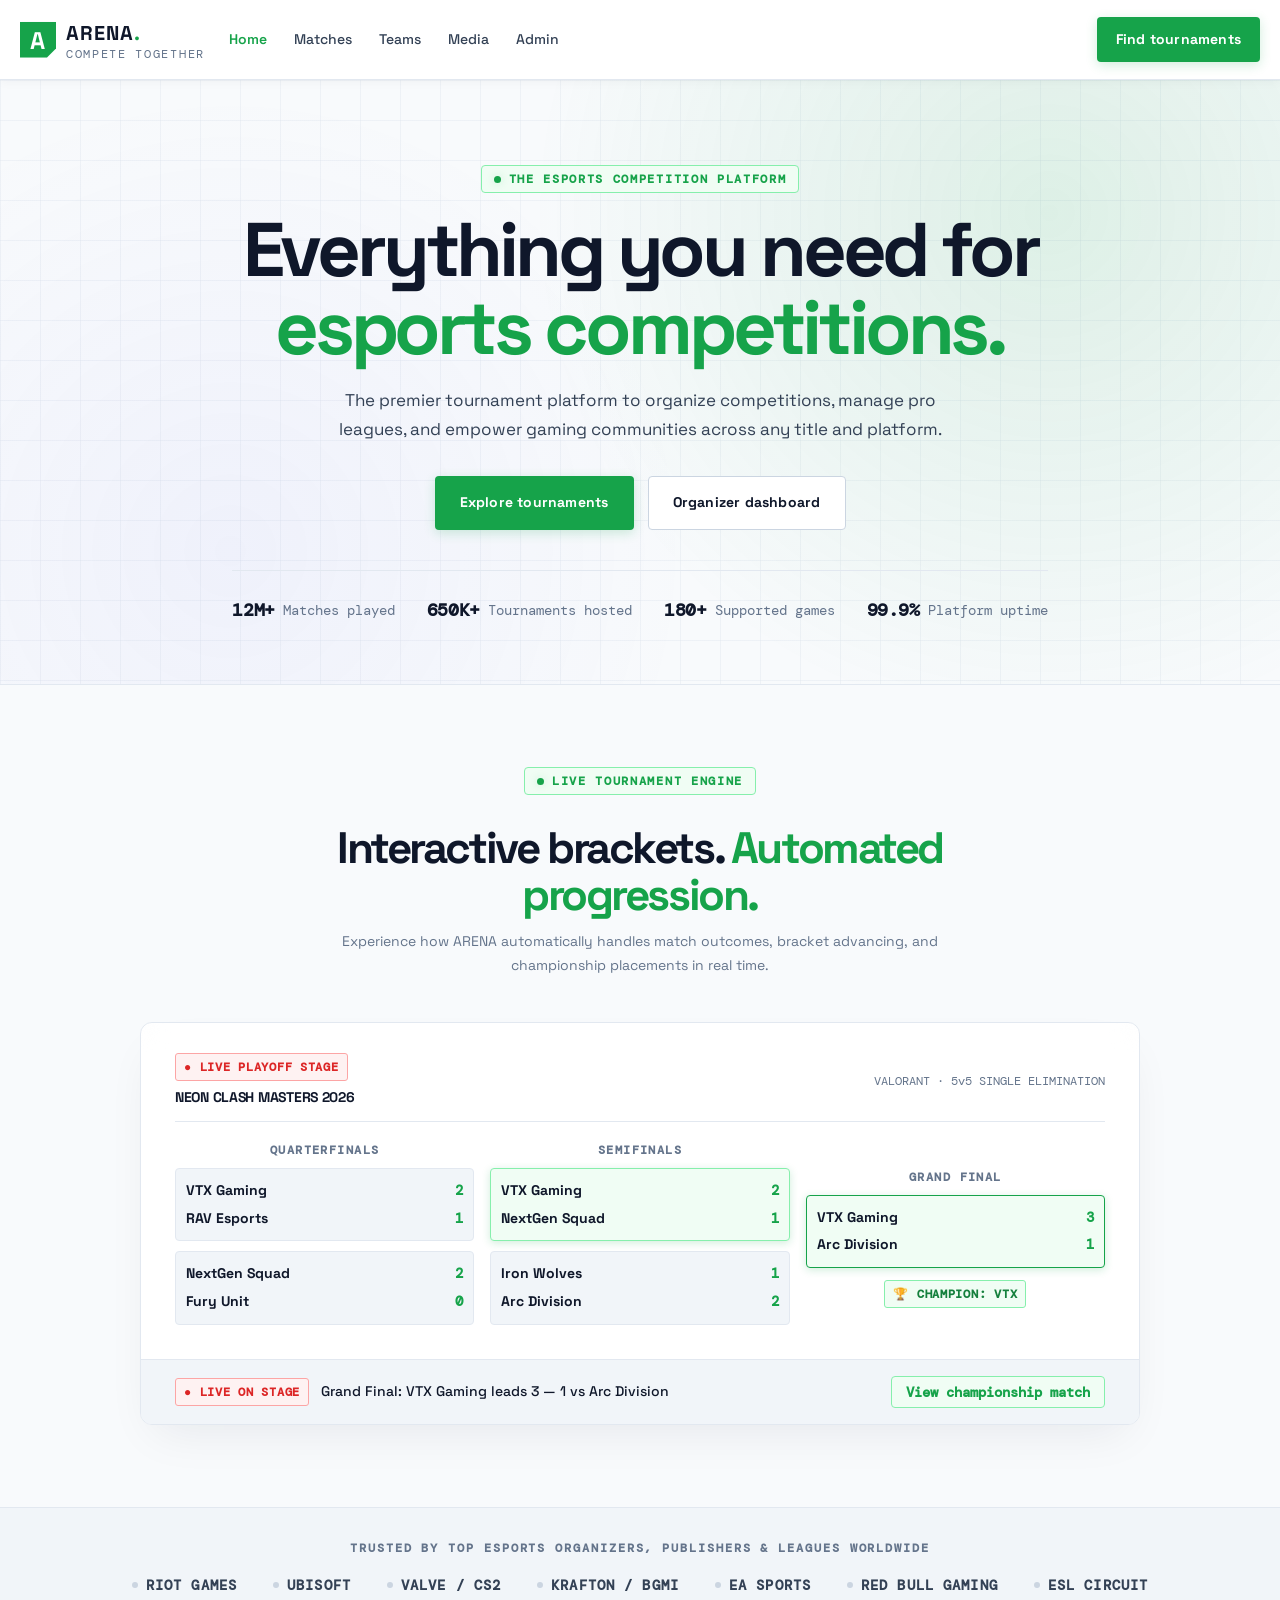
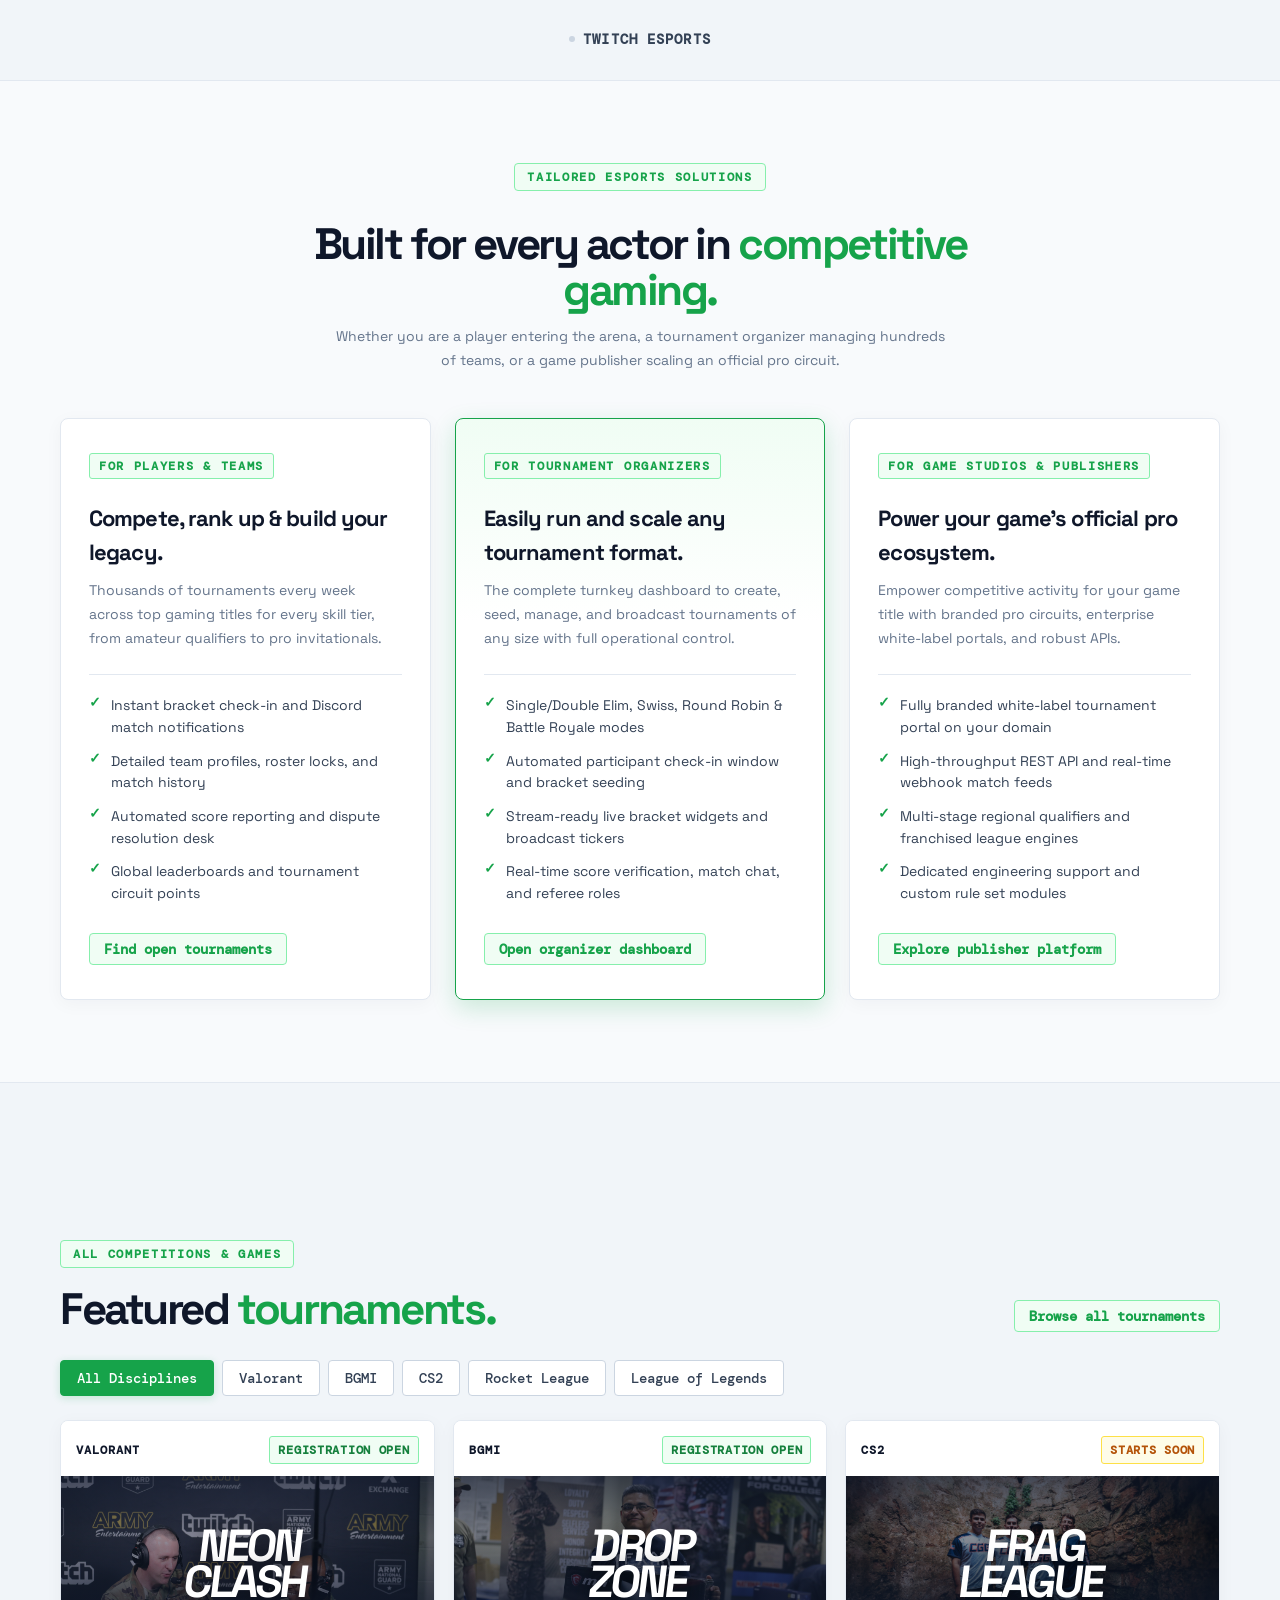
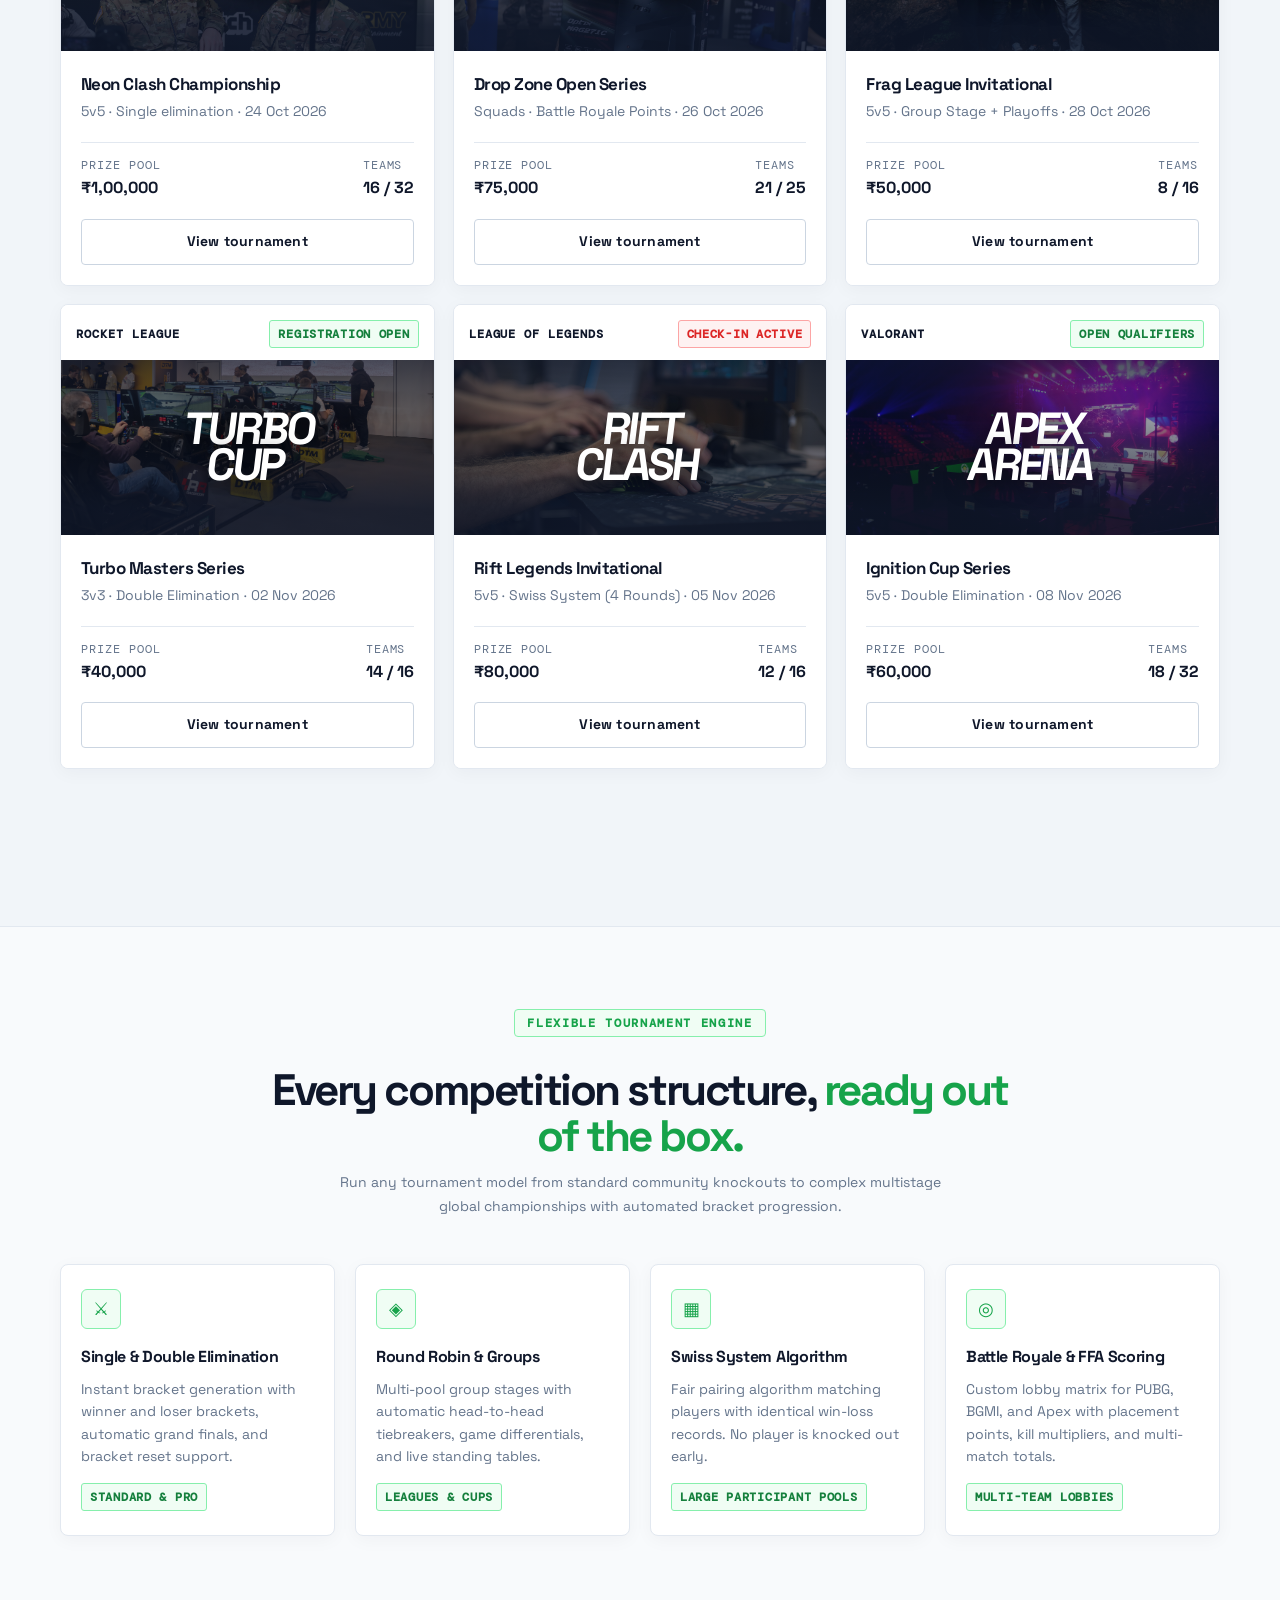
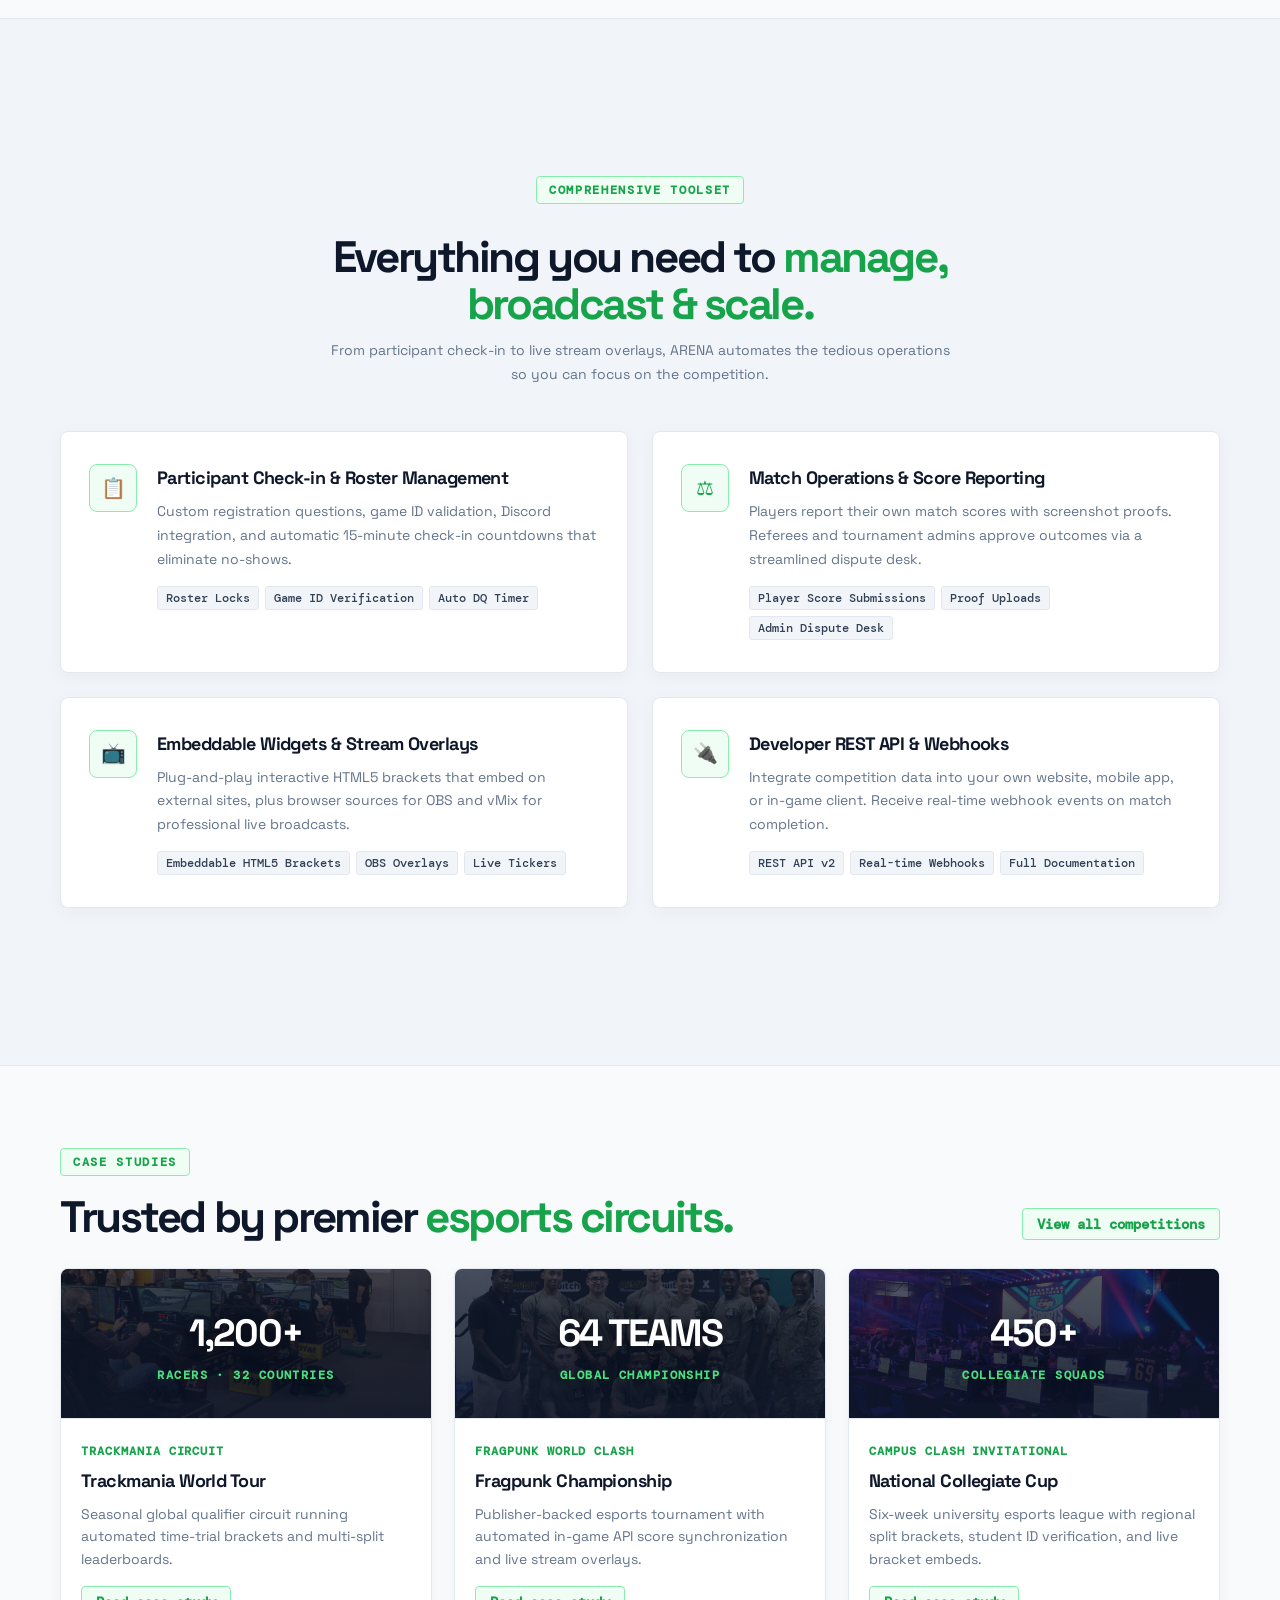
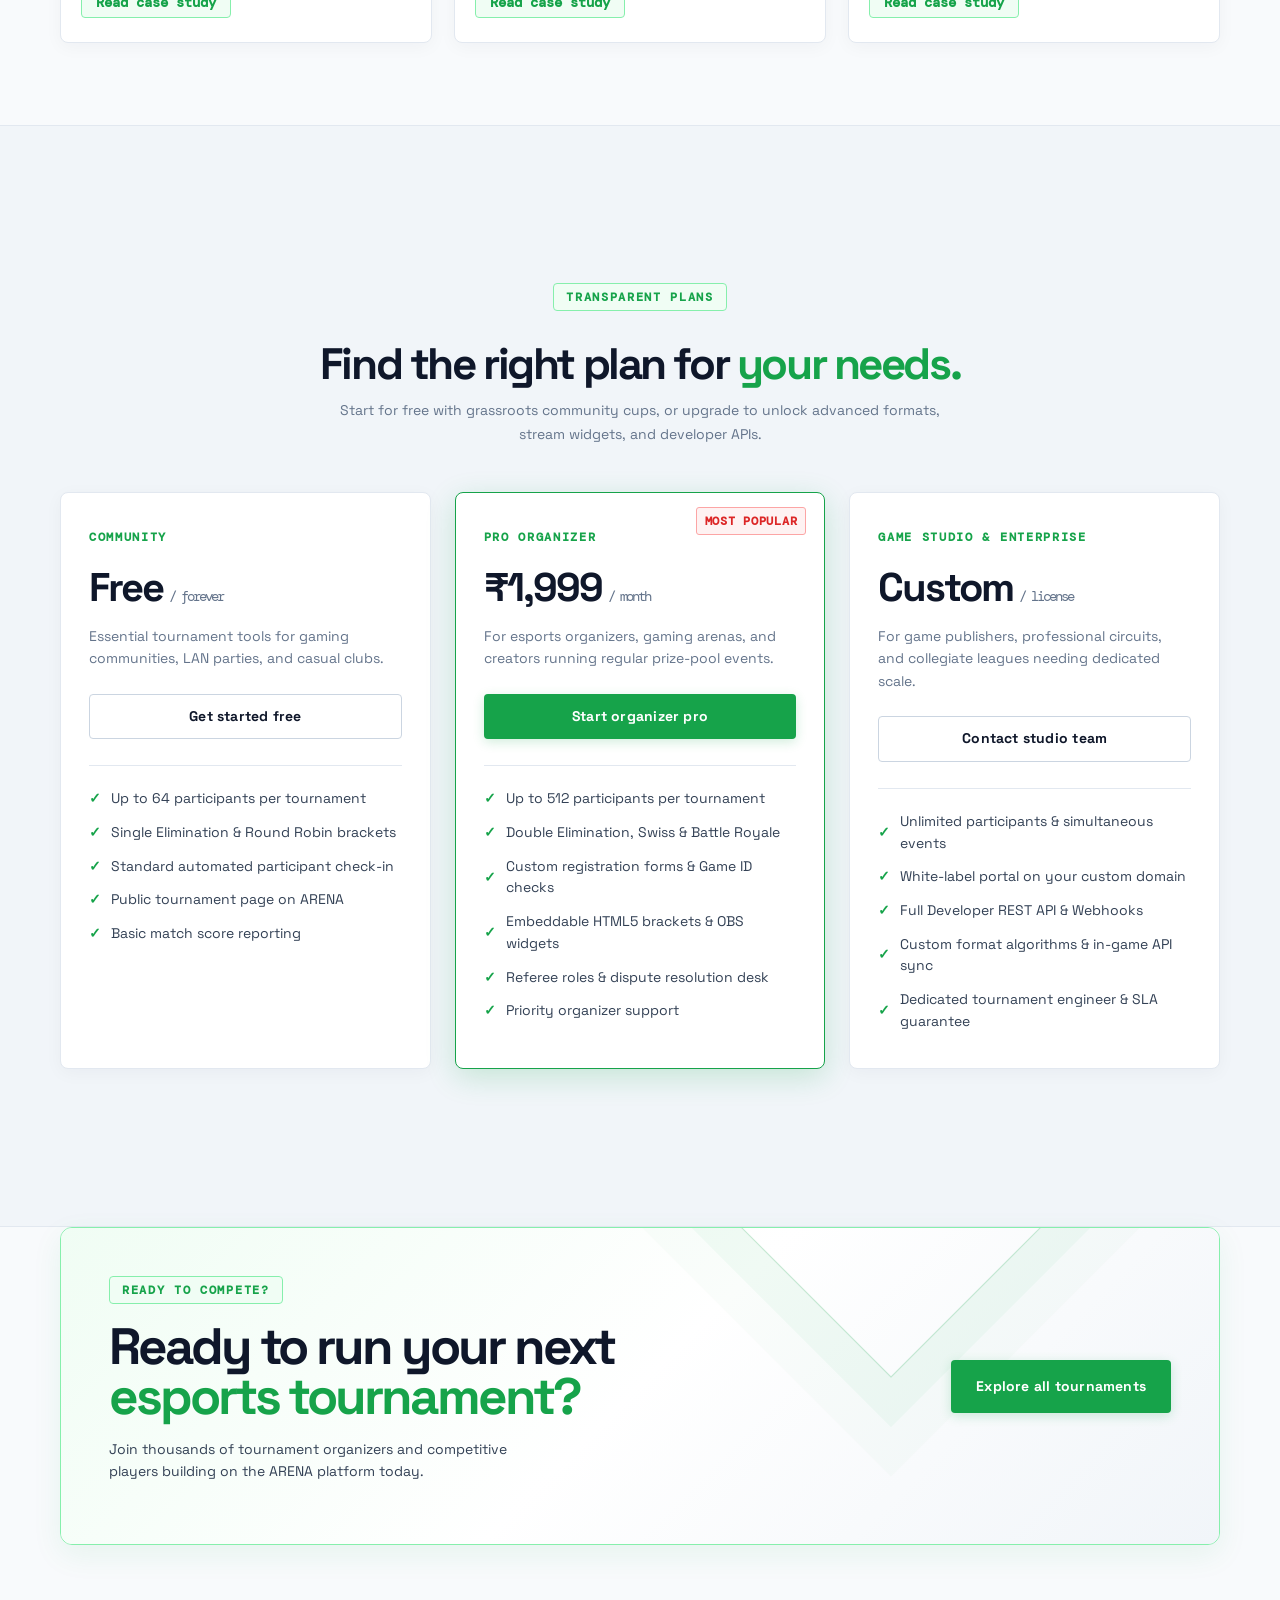
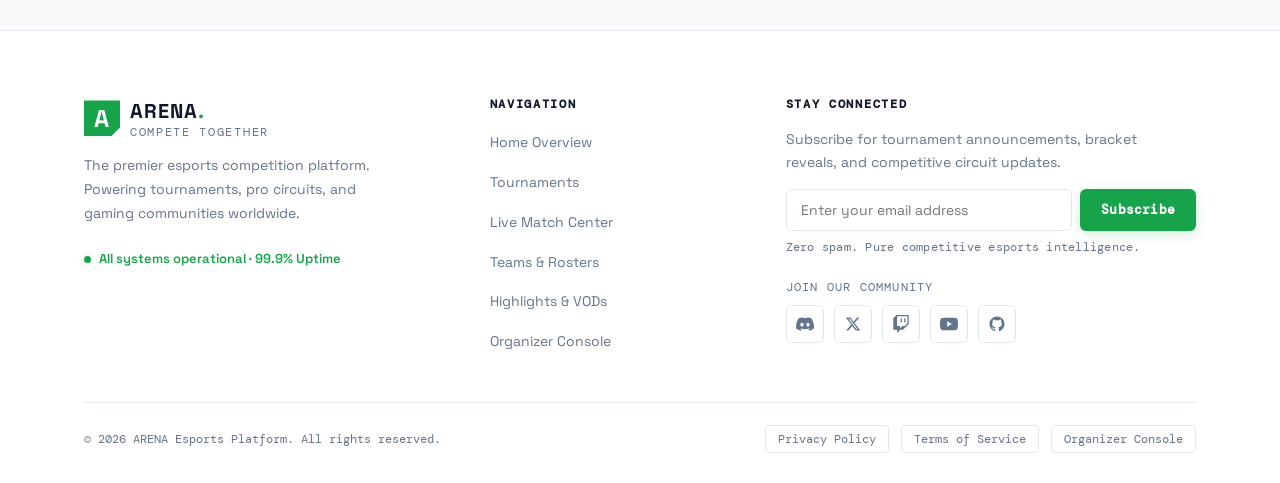
==== commit 574cdac4: "fix2" ====
--- a/index.html
+++ b/index.html
@@ -11,6 +11,44 @@
   <link rel="icon" type="image/svg+xml" href="assets/favicon.svg">
   <link rel="alternate icon" href="assets/favicon.svg">
   <meta name="theme-color" content="#ffffff">
+  <style>
+    .site-header {
+      position: fixed;
+      top: 0;
+      left: 0;
+      right: 0;
+      width: 100%;
+      z-index: 1000;
+    }
+    body {
+      padding-top: 80px;
+    }
+    body.nav-open .header-actions,
+    .site-header:has(.nav.nav-open) .header-actions,
+    .nav.nav-open ~ .header-actions {
+      display: none !important;
+    }
+    @media (max-width: 820px) {
+      body {
+        padding-top: 68px;
+      }
+      .hero-bracket-head {
+        flex-direction: column;
+        align-items: flex-start;
+        gap: 12px;
+      }
+    }
+    @media (max-width: 600px) {
+      body {
+        padding-top: 62px;
+      }
+      .hero-bracket-head {
+        flex-direction: column;
+        align-items: flex-start;
+        gap: 12px;
+      }
+    }
+  </style>
 </head>
 
 <body>
@@ -22,7 +60,7 @@
     <button class="menu-toggle" aria-label="Toggle navigation" data-menu-toggle>☰</button>
     <nav class="nav" data-nav>
       <a class="active" href="index.html">Home</a>
-      <a href="tournaments.html">Tournaments</a>
+      <!-- <a href="tournaments.html">Tournaments</a> (Hidden for future usage - redundant with CTA button) -->
       <a href="matches.html">Matches</a>
       <a href="teams.html">Teams</a>
       <a href="media.html">Media</a>
--- a/assets/style.css
+++ b/assets/style.css
@@ -101,19 +101,21 @@
 
 html {
   scroll-behavior: smooth;
-  overflow-x: hidden;
+  scroll-padding-top: 85px;
+  overflow-x: clip;
   max-width: 100vw;
   width: 100%;
 }
 
 body {
   margin: 0;
+  padding-top: 80px;
   background: var(--bg);
   color: var(--text);
   font-family: var(--font);
   line-height: 1.55;
   transition: background-color 0.2s ease, color 0.2s ease;
-  overflow-x: hidden;
+  overflow-x: clip;
   max-width: 100vw;
   width: 100%;
 }
@@ -156,13 +158,16 @@
   gap: 24px;
   border-bottom: 1px solid var(--header-border);
   background: var(--header-bg);
-  position: sticky;
+  position: fixed;
   top: 0;
-  z-index: 50;
+  left: 0;
+  right: 0;
+  width: 100%;
+  z-index: 1000;
   backdrop-filter: blur(16px);
+  -webkit-backdrop-filter: blur(16px);
   box-shadow: 0 2px 10px rgba(15, 23, 42, 0.04);
   transition: background-color 0.2s ease, border-color 0.2s ease;
-  max-width: 100%;
   box-sizing: border-box;
 }
 
@@ -228,6 +233,11 @@
 .nav a.active {
   color: var(--lime);
   font-weight: 600;
+}
+
+/* Hide Tournaments nav item for future usage (handled by header CTA button), keeping CTA buttons visible */
+.nav > a[href="tournaments.html"] {
+  display: none !important;
 }
 
 .header-actions {
@@ -547,6 +557,11 @@
 }
 
 @media (max-width: 820px) {
+  .hero-bracket-head {
+    flex-direction: column;
+    align-items: flex-start;
+    gap: 12px;
+  }
   .bracket-stage-tree {
     grid-template-columns: 1fr;
     gap: 18px;
@@ -643,6 +658,8 @@
   display: flex;
   justify-content: space-between;
   align-items: center;
+  flex-wrap: wrap;
+  gap: 14px;
   margin-bottom: 20px;
   padding-bottom: 12px;
   border-bottom: 1px solid var(--line);
@@ -1865,8 +1882,106 @@
 /* ========================================================
    MATCHES, TEAMS & LEADERBOARDS
    ======================================================== */
+.tab-bar {
+  display: flex;
+  flex-wrap: wrap;
+  gap: 8px;
+  margin-bottom: 24px;
+}
+
+.tab {
+  background: var(--panel);
+  border: 1px solid var(--line);
+  color: var(--muted);
+  font: 13px var(--mono);
+  padding: 8px 16px;
+  cursor: pointer;
+  transition: all 0.2s ease;
+  border-radius: 4px;
+  white-space: nowrap;
+  text-align: center;
+}
+
+.tab:hover {
+  border-color: var(--lime);
+  color: var(--text);
+  background: var(--panel2);
+}
+
+.tab.active {
+  border-color: var(--lime);
+  color: var(--lime);
+  background: var(--lime-subtle);
+  font-weight: 600;
+  box-shadow: 0 2px 8px var(--lime-glow);
+}
+
+@media (max-width: 520px) {
+  .tab-bar {
+    display: grid;
+    grid-template-columns: repeat(2, 1fr);
+    gap: 8px;
+  }
+  .tab {
+    width: 100%;
+    padding: 10px 8px;
+    display: flex;
+    align-items: center;
+    justify-content: center;
+  }
+}
+
 .match-list {
   border-top: 1px solid var(--line);
+  overflow-x: auto;
+  -webkit-overflow-scrolling: touch;
+  scrollbar-width: thin;
+  width: 100%;
+  max-width: 100%;
+}
+
+.match-list::-webkit-scrollbar,
+.admin-table-wrap::-webkit-scrollbar,
+.leaderboard::-webkit-scrollbar,
+.bracket-scroll::-webkit-scrollbar {
+  height: 6px;
+}
+
+.match-list::-webkit-scrollbar-track,
+.admin-table-wrap::-webkit-scrollbar-track,
+.leaderboard::-webkit-scrollbar-track,
+.bracket-scroll::-webkit-scrollbar-track {
+  background: var(--panel2);
+  border-radius: 3px;
+}
+
+.match-list::-webkit-scrollbar-thumb,
+.admin-table-wrap::-webkit-scrollbar-thumb,
+.leaderboard::-webkit-scrollbar-thumb,
+.bracket-scroll::-webkit-scrollbar-thumb {
+  background: var(--line-strong);
+  border-radius: 3px;
+}
+
+.match-list::-webkit-scrollbar-thumb:hover,
+.admin-table-wrap::-webkit-scrollbar-thumb:hover,
+.leaderboard::-webkit-scrollbar-thumb:hover,
+.bracket-scroll::-webkit-scrollbar-thumb:hover {
+  background: var(--lime);
+}
+
+.match-list .match-row {
+  display: grid;
+  grid-template-columns: minmax(220px, 1.4fr) minmax(180px, 1fr) 130px 28px;
+  min-width: 620px;
+  align-items: center;
+  gap: 18px;
+  padding: 19px 15px;
+  border-bottom: 1px solid var(--line);
+  background: transparent;
+  transition: background .2s;
+  color: var(--text);
+  box-sizing: border-box;
 }
 
 .match-row {
@@ -1929,7 +2044,7 @@
 .versus {
   display: flex;
   align-items: center;
-  justify-content: center;
+  justify-content: flex-start;
   gap: 12px;
   font: 14px var(--mono);
   color: var(--text);
@@ -1991,7 +2106,9 @@
 .leaderboard {
   border: 1px solid var(--line);
   border-radius: 6px;
-  overflow: hidden;
+  overflow-x: auto;
+  -webkit-overflow-scrolling: touch;
+  scrollbar-width: thin;
 }
 
 .leader-head,
@@ -2001,6 +2118,8 @@
   align-items: center;
   gap: 20px;
   padding: 16px 20px;
+  min-width: 520px;
+  box-sizing: border-box;
 }
 
 .leader-head {
@@ -2246,10 +2365,10 @@
 }
 
 .team-card-banner {
-  height: 95px;
+  height: 185px;
   margin: 0 -22px 0;
   background-size: cover;
-  background-position: center;
+  background-position: center 20%;
   position: relative;
 }
 
@@ -2257,7 +2376,7 @@
   content: "";
   position: absolute;
   inset: 0;
-  background: linear-gradient(180deg, rgba(15, 23, 42, 0.2) 0%, rgba(15, 23, 42, 0.75) 100%);
+  background: linear-gradient(180deg, rgba(15, 23, 42, 0.05) 0%, rgba(15, 23, 42, 0.4) 100%);
 }
 
 .team-logo {
@@ -2278,7 +2397,7 @@
 .team-card > .pill {
   position: absolute;
   right: 18px;
-  top: 110px;
+  top: 200px;
 }
 
 .team-card h3 {
@@ -2533,6 +2652,8 @@
 /* Bracket View */
 .bracket-scroll {
   overflow-x: auto;
+  -webkit-overflow-scrolling: touch;
+  scrollbar-width: thin;
   padding: 15px 0;
 }
 
@@ -2674,71 +2795,13 @@
   transform: translateY(-1px);
 }
 
-/* Dashboard Sub-Toolbar */
+/* Dashboard Sub-Toolbar (Removed per user request) */
 .admin-subnav {
-  background: var(--panel);
-  border-bottom: 1px solid var(--line);
-  padding: 0 max(24px, calc((100% - 1280px)/2));
-  width: 100%;
-  box-sizing: border-box;
-  overflow-x: auto;
-  -webkit-overflow-scrolling: touch;
-  scrollbar-width: none;
-  -ms-overflow-style: none;
-}
-
-.admin-subnav::-webkit-scrollbar {
-  display: none;
-}
-
-.admin-subnav-items {
-  display: flex;
-  align-items: center;
-  gap: 8px;
-  padding: 10px 0;
-  white-space: nowrap;
-}
-
-.admin-subnav-link {
-  font: 13px var(--mono);
-  color: var(--muted);
-  padding: 6px 14px;
-  border-radius: 6px;
-  border: 1px solid transparent;
-  display: inline-flex;
-  align-items: center;
-  gap: 8px;
-  text-decoration: none;
-  transition: all 0.2s ease;
-}
-
-.admin-subnav-link:hover {
-  color: var(--text);
-  background: var(--panel2);
-}
-
-.admin-subnav-link.active {
-  color: var(--lime);
-  background: var(--lime-subtle);
-  border-color: var(--lime-border);
-  font-weight: 600;
-}
-
-.subnav-badge {
-  font-size: 11px;
-  padding: 1px 6px;
-  border-radius: 10px;
-  background: var(--line);
-  color: var(--muted-dark);
-}
-
-.admin-subnav-link.active .subnav-badge {
-  background: var(--lime);
-  color: #ffffff;
+  display: none !important;
 }
 
 section.admin-panel {
-  scroll-margin-top: 140px;
+  scroll-margin-top: 90px;
 }
 
 .admin-content {
@@ -2892,8 +2955,16 @@
 
 .admin-table-wrap {
   overflow-x: auto;
+  -webkit-overflow-scrolling: touch;
+  scrollbar-width: thin;
   border: 1px solid var(--line);
   border-radius: 6px;
+  width: 100%;
+}
+
+.admin-table-wrap table {
+  min-width: 780px;
+  width: 100%;
 }
 
 table {
@@ -3380,6 +3451,12 @@
 
 /* 3. Mobile & Compact Tablet: <= 820px */
 @media (max-width: 820px) {
+  html {
+    scroll-padding-top: 72px;
+  }
+  body {
+    padding-top: 68px;
+  }
   .wrap {
     width: calc(100% - 32px);
     max-width: 100%;
@@ -3431,7 +3508,7 @@
     position: absolute;
     left: 0;
     right: 0;
-    top: 67px;
+    top: 100%;
     background: var(--panel);
     border-bottom: 1px solid var(--line);
     box-shadow: 0 12px 28px rgba(15, 23, 42, 0.12);
@@ -3444,28 +3521,40 @@
   .nav.nav-open {
     display: flex;
   }
-  .nav a {
+  .nav.nav-open ~ .header-actions,
+  .nav.nav-open ~ .header-actions .btn,
+  body.nav-open .header-actions,
+  body.nav-open .header-actions .btn,
+  .site-header:has(.nav.nav-open) .header-actions,
+  .site-header:has(.nav.nav-open) .header-actions .btn {
+    display: none !important;
+  }
+  .nav > a {
     font-size: 15px;
     padding: 8px 0;
     border-bottom: 1px solid var(--line-light);
     color: var(--text);
   }
-  .nav a:last-of-type {
+  .nav > a:last-of-type {
     border-bottom: none;
   }
   .nav-mobile-cta {
-    display: block;
+    display: block !important;
     width: 100%;
-    padding-top: 10px;
-    margin-top: 4px;
+    padding-top: 12px;
+    margin-top: 6px;
     border-top: 1px solid var(--line);
   }
-  .nav-mobile-cta .btn {
+  .nav-mobile-cta .btn,
+  .nav-mobile-cta a.btn {
+    display: flex !important;
     width: 100%;
     justify-content: center;
+    align-items: center;
     padding: 11px 16px;
     font-size: 14px;
     font-weight: 700;
+    border-bottom: none !important;
   }
   .hero {
     grid-template-columns: 1fr;
@@ -3556,6 +3645,12 @@
 
 /* 4. Small Mobile: <= 600px */
 @media (max-width: 600px) {
+  html {
+    scroll-padding-top: 66px;
+  }
+  body {
+    padding-top: 62px;
+  }
   .wrap {
     width: calc(100% - 24px);
   }
@@ -3687,7 +3782,9 @@
 /* 5. Ultra-compact Mobile: <= 360px */
 @media (max-width: 360px) {
   .header-actions .btn {
-    display: none;
+    display: inline-flex !important;
+    padding: 6px 8px;
+    font-size: 11px;
   }
   .registration-actions,
   .match-row-actions {
